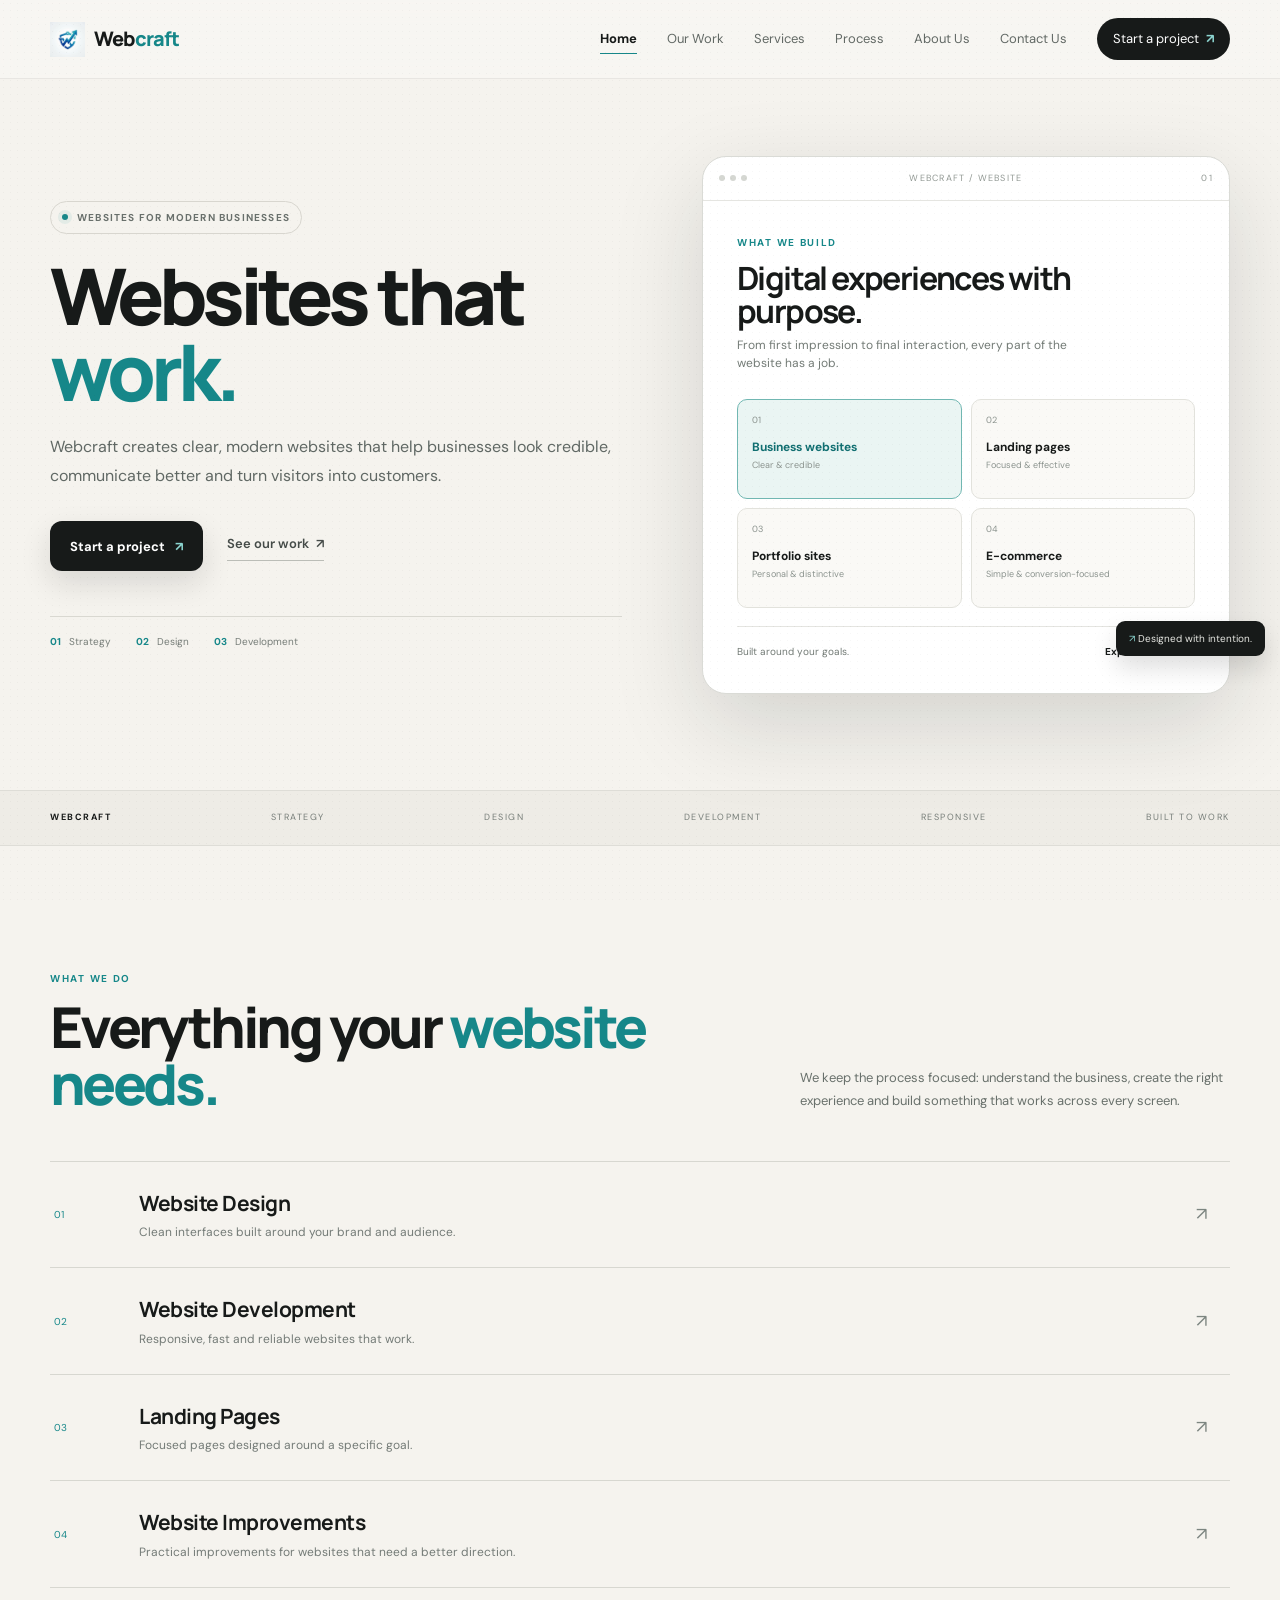
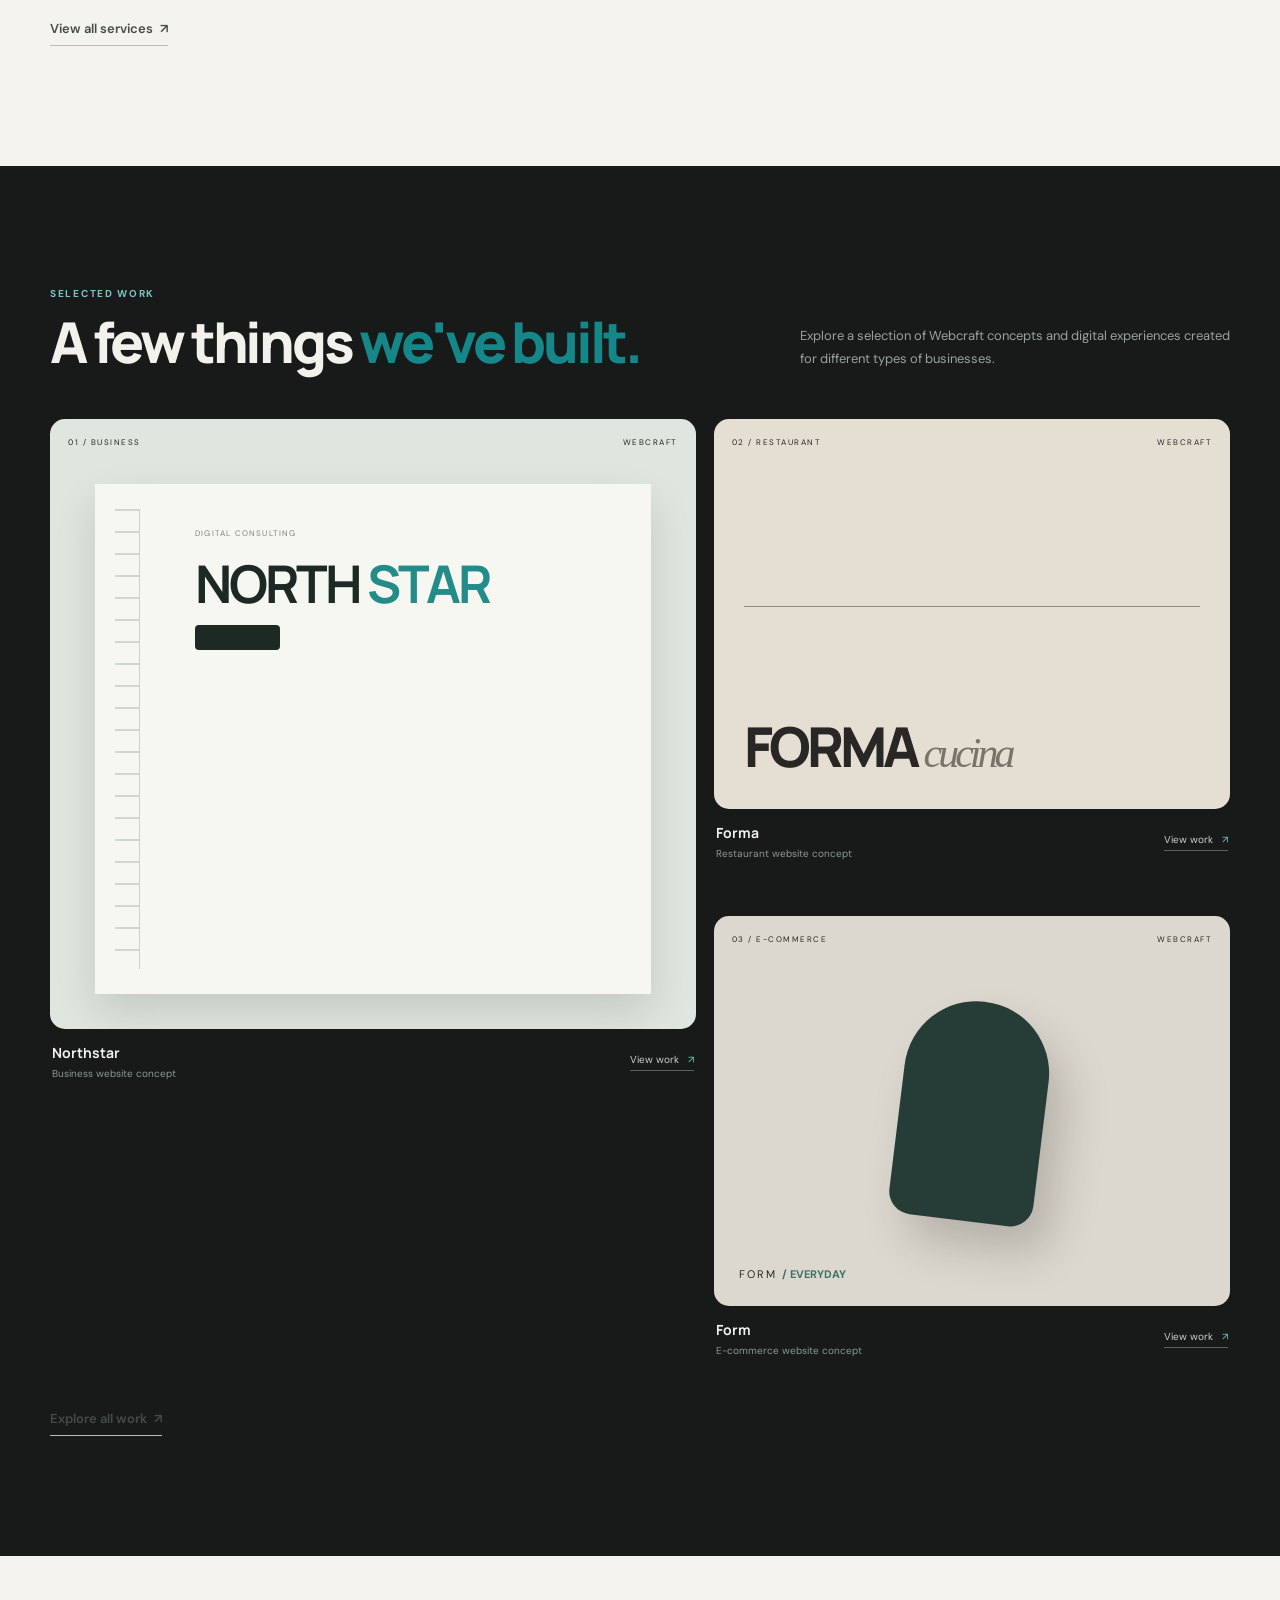
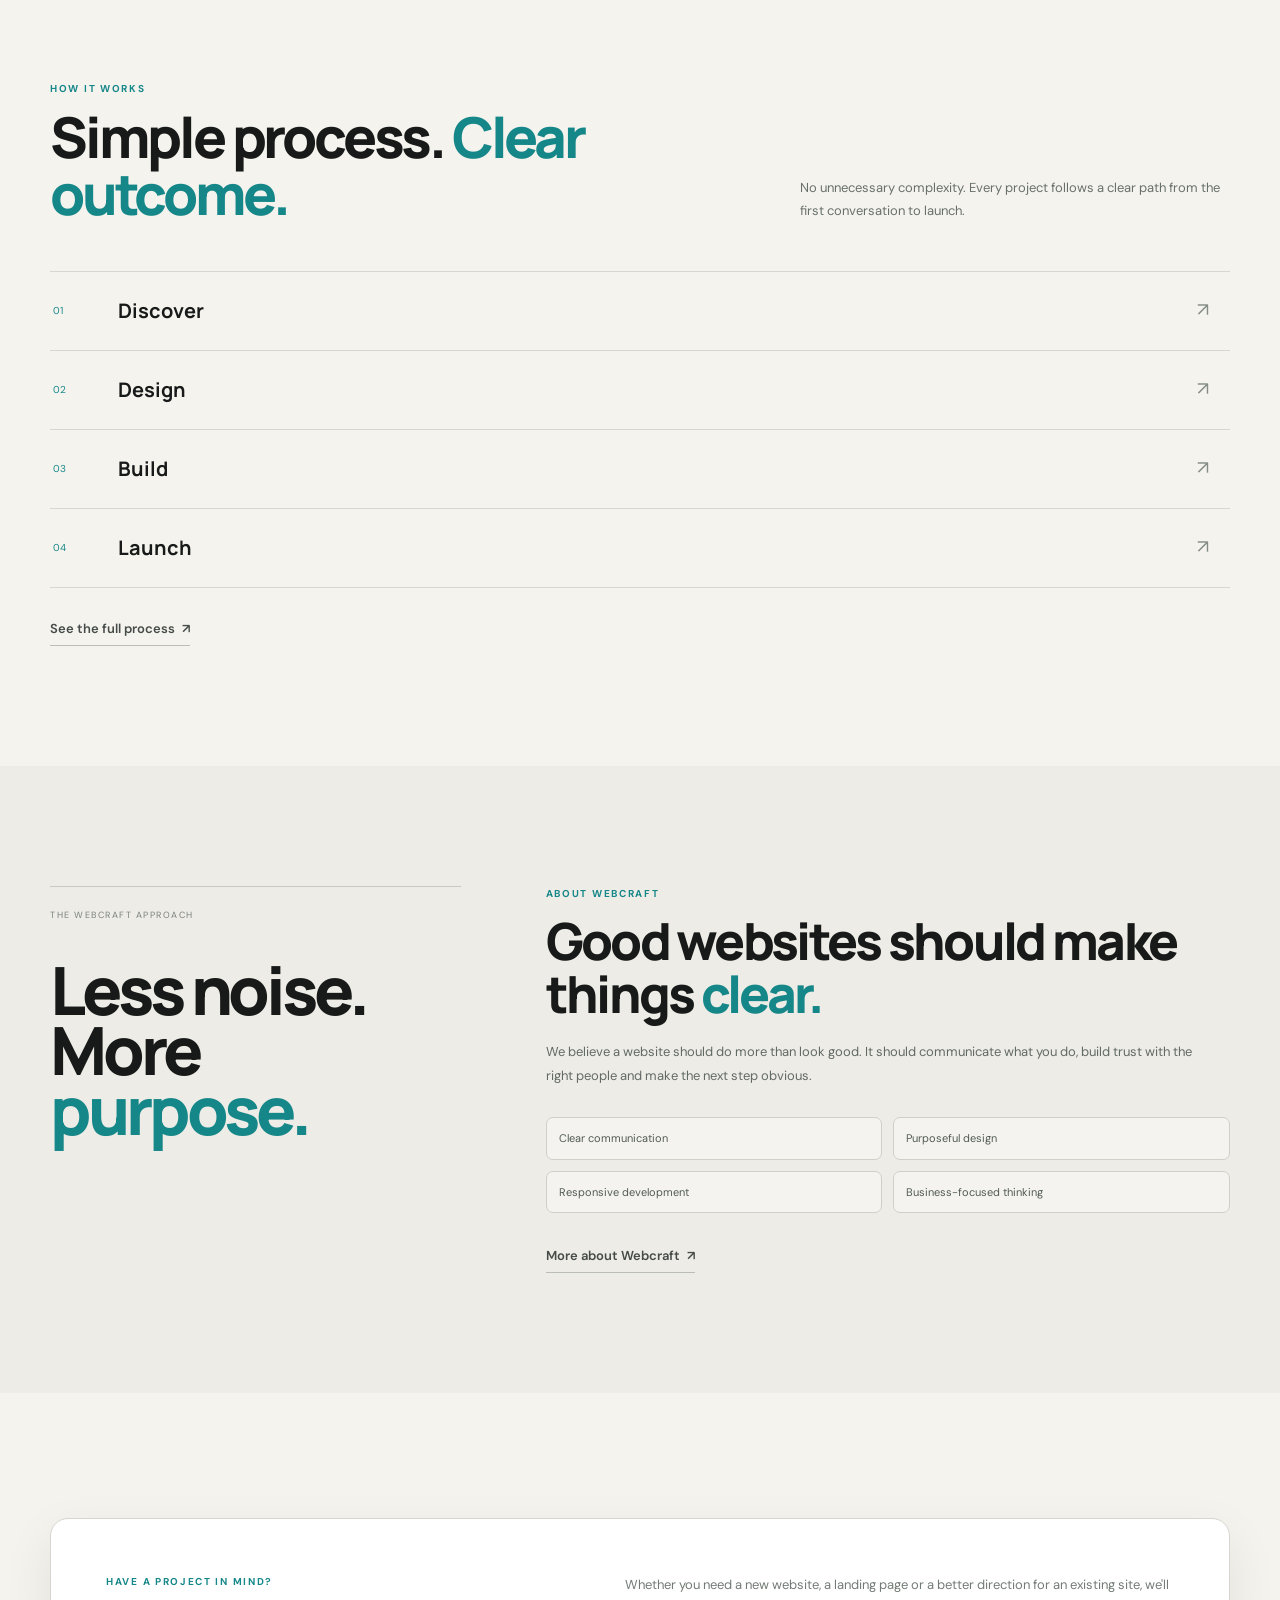
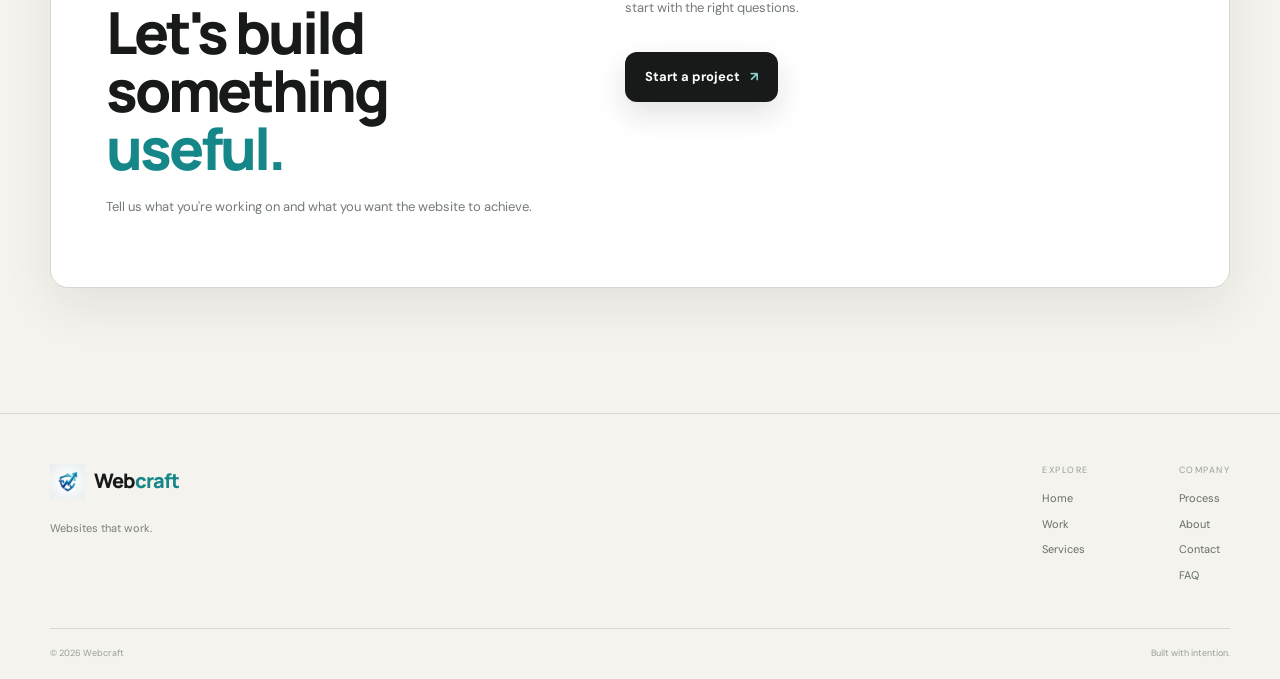
==== index.html @ 9ad6411f "Initial commit" ====
<!DOCTYPE html>
<html lang="en">

<head>
  <meta charset="UTF-8">
  <!-- Google tag (gtag.js) -->
<script async src="https://www.googletagmanager.com/gtag/js?id=G-W0EY0KVNQ7"></script>
<script>
  window.dataLayer = window.dataLayer || [];
  function gtag(){dataLayer.push(arguments);}
  gtag('js', new Date());

  gtag('config', 'G-W0EY0KVNQ7');
</script>

  <meta
    name="viewport"
    content="width=device-width, initial-scale=1.0"
  >

  <meta
    name="description"
    content="Webcraft creates clear, modern websites for businesses that want to look credible and grow online."
  >

  <meta name="theme-color" content="#f5f3ee">
  <meta property="og:title" content="Webcraft — Websites That Work">
  <meta property="og:description" content="Clear, modern websites built to help businesses look credible, communicate better and grow online.">
  <meta property="og:type" content="website">
  <title>Webcraft — Websites That Work</title>

  <!-- Fonts -->
  <link rel="preconnect" href="https://fonts.googleapis.com">
  <link rel="preconnect" href="https://fonts.gstatic.com" crossorigin>

  <link
    href="https://fonts.googleapis.com/css2?family=DM+Sans:wght@400;500;600;700&family=Manrope:wght@500;600;700;800&display=swap"
    rel="stylesheet"
  >

  <!-- Main stylesheet -->
  <link
    rel="stylesheet"
    href="css/styles.css"
  >
  <link rel="icon" type="image/png" href="assets/logo/favicon.png">
  <link rel="canonical" href="https://webcraftboys.github.io/">
  <meta name="robots" content="index,follow,max-image-preview:large">
  <meta property="og:url" content="https://webcraftboys.github.io/">
  <meta property="og:site_name" content="Webcraft">
  <meta property="og:image" content="https://webcraftboys.github.io/assets/logo/logo.webp">
  <meta name="twitter:card" content="summary_large_image">
  <script type="application/ld+json">{"@context":"https://schema.org","@type":"ProfessionalService","name":"Webcraft","url":"https://webcraftboys.github.io/","description":"Clear, modern websites for businesses that want to look credible, communicate better and grow online.","logo":"https://webcraftboys.github.io/assets/logo/logo.png","email":"webcraft.devwork@gmail.com","areaServed":"Worldwide","serviceType":["Website Design","Website Development","Landing Pages","Website Improvements"]}</script>
</head>

<body>

  <a class="skip-link" href="#main-content">Skip to content</a>

  <!-- =====================================================
       NAVIGATION
  ====================================================== -->

  <header class="nav-wrap">

    <nav class="nav container" aria-label="Main navigation">

      <a
        href="index.html"
        class="brand"
        aria-label="Webcraft home"
      >
        <img
          src="assets/logo/logo.webp" width="320" height="320" decoding="async"
          alt=""
        >

        <span>
          Web<span>craft</span>
        </span>
      </a>


      <div class="nav-links" id="navLinks">

        <a href="index.html">
          Home
        </a>

        <a href="pages/work/work.html">
         Our Work
        </a>

        <a href="pages/services/services.html">
          Services
        </a>

        <a href="pages/process/process.html">
          Process
        </a>

        <a href="pages/about/about.html">
          About Us
        </a>
        
        <a href="pages/contact/contact.html">
          Contact Us
        </a>

        <a
          href="pages/contact/contact.html"
          class="nav-cta"
        >
          Start a project <b>↗</b>
        </a>

      </div>


      <button
        class="menu-toggle"
        type="button"
        aria-label="Open navigation"
        aria-expanded="false"
        aria-controls="navLinks"
      >
        <span></span>
        <span></span>
        <span></span>
      </button>

    </nav>

  </header>


  <!-- =====================================================
       MAIN
  ====================================================== -->

  <main id="main-content">


    <!-- ===================================================
         HERO
    ==================================================== -->

    <section class="hero container">

      <div class="hero-copy">

        <span class="eyebrow">
          <span></span>
          Websites for modern businesses
        </span>

        <h1>
          Websites that
          <em>work.</em>
        </h1>

        <p class="hero-text">
          Webcraft creates clear, modern websites that help
          businesses look credible, communicate better and
          turn visitors into customers.
        </p>


        <div class="hero-actions">

          <a
            href="pages/contact/contact.html"
            class="btn btn-dark"
          >
            Start a project <span>↗</span>
          </a>

          <a
            href="pages/work/work.html"
            class="text-link"
          >
            See our work <span>↗</span>
          </a>

        </div>


        <div class="hero-meta">

          <span>
            <b>01</b> Strategy
          </span>

          <span>
            <b>02</b> Design
          </span>

          <span>
            <b>03</b> Development
          </span>

        </div>

      </div>


      <!-- Simple homepage visual -->

      <div class="hero-tool">

        <div class="tool-window">

          <div class="window-bar">

            <div class="window-dots">
              <i></i>
              <i></i>
              <i></i>
            </div>

            <span>
              WEBCRAFT / WEBSITE
            </span>

            <span>
              01
            </span>

          </div>


          <div class="tool-body">

            <span class="micro-label">
              WHAT WE BUILD
            </span>

            <div class="tool-intro">

              <h2>
                Digital experiences
                with purpose.
              </h2>

              <p>
                From first impression to final interaction,
                every part of the website has a job.
              </p>

            </div>


            <div class="goal-grid">

              <div class="goal active">
                <span>01</span>
                <strong>Business websites</strong>
                <small>Clear & credible</small>
              </div>

              <div class="goal">
                <span>02</span>
                <strong>Landing pages</strong>
                <small>Focused & effective</small>
              </div>

              <div class="goal">
                <span>03</span>
                <strong>Portfolio sites</strong>
                <small>Personal & distinctive</small>
              </div>

              <div class="goal">
                <span>04</span>
                <strong>E-commerce</strong>
                <small>Simple & conversion-focused</small>
              </div>

            </div>


            <div class="tool-footer">

              <span>
                Built around your goals.
              </span>

              <a href="pages/services/services.html">
                Explore services ↗
              </a>

            </div>

          </div>

        </div>


        <div class="hero-note">
          <span>↗</span>
          Designed with intention.
        </div>

      </div>

    </section>


    <!-- ===================================================
         PROOF STRIP
    ==================================================== -->

    <section class="proof-strip">

      <div class="container proof-inner">

        <span>
          Webcraft
        </span>

        <span>
          Strategy
        </span>

        <span>
          Design
        </span>

        <span>
          Development
        </span>

        <span>
          Responsive
        </span>

        <span>
          Built to work
        </span>

      </div>

    </section>


    <!-- ===================================================
         SERVICES PREVIEW
    ==================================================== -->

    <section class="section">

      <div class="container">

        <div class="section-heading">

          <div>

            <span class="section-kicker">
              What we do
            </span>

            <h2>
              Everything your
              <em>website needs.</em>
            </h2>

          </div>

          <p>
            We keep the process focused: understand the
            business, create the right experience and build
            something that works across every screen.
          </p>

        </div>


        <div class="service-list">

          <a
            href="pages/services/services.html"
            class="service-row"
          >

            <span class="service-index">
              01
            </span>

            <div>
              <h3>Website Design</h3>
              <p>Clean interfaces built around your brand and audience.</p>
            </div>

            <span class="service-arrow">
              ↗
            </span>

          </a>


          <a
            href="pages/services/services.html"
            class="service-row"
          >

            <span class="service-index">
              02
            </span>

            <div>
              <h3>Website Development</h3>
              <p>Responsive, fast and reliable websites that work.</p>
            </div>

            <span class="service-arrow">
              ↗
            </span>

          </a>


          <a
            href="pages/services/services.html"
            class="service-row"
          >

            <span class="service-index">
              03
            </span>

            <div>
              <h3>Landing Pages</h3>
              <p>Focused pages designed around a specific goal.</p>
            </div>

            <span class="service-arrow">
              ↗
            </span>

          </a>


          <a
            href="pages/services/services.html"
            class="service-row"
          >

            <span class="service-index">
              04
            </span>

            <div>
              <h3>Website Improvements</h3>
              <p>Practical improvements for websites that need a better direction.</p>
            </div>

            <span class="service-arrow">
              ↗
            </span>

          </a>

        </div>


        <div style="margin-top: 28px;">

          <a
            href="pages/services/services.html"
            class="text-link"
          >
            View all services <span>↗</span>
          </a>

        </div>

      </div>

    </section>


    <!-- ===================================================
         WORK PREVIEW
    ==================================================== -->

    <section class="work-section">

      <div class="container">

        <div class="section-heading">

          <div>

            <span class="section-kicker">
              Selected work
            </span>

            <h2>
              A few things
              <em>we've built.</em>
            </h2>

          </div>

          <p>
            Explore a selection of Webcraft concepts and
            digital experiences created for different types
            of businesses.
          </p>

        </div>


        <div class="portfolio-grid">


          <article class="case-card featured">

            <a
              href="pages/work/work.html"
              class="case-visual visual-paper"
              aria-label="View Webcraft work"
            >

              <div class="case-top">
                <span>01 / BUSINESS</span>
                <span>WEBCRAFT</span>
              </div>

              <div class="paper-layout">

                <div class="paper-sidebar"></div>

                <div class="paper-main">

                  <small>
                    DIGITAL CONSULTING
                  </small>

                  <h3>
                    NORTH
                    <i>STAR</i>
                  </h3>

                  <div class="paper-button"></div>

                </div>

              </div>

            </a>


            <div class="case-info">

              <div>

                <h3>
                  Northstar
                </h3>

                <p>
                  Business website concept
                </p>

              </div>

              <a
                href="pages/work/work.html"
                class="case-open"
              >
                View work <span>↗</span>
              </a>

            </div>

          </article>


          <article class="case-card">

            <a
              href="pages/work/work.html"
              class="case-visual visual-forma"
              aria-label="View Webcraft work"
            >

              <div class="case-top">
                <span>02 / RESTAURANT</span>
                <span>WEBCRAFT</span>
              </div>

              <div class="forma-line"></div>

              <div class="forma-word">
                FORMA
                <i>cucina</i>
              </div>

            </a>


            <div class="case-info">

              <div>

                <h3>
                  Forma
                </h3>

                <p>
                  Restaurant website concept
                </p>

              </div>

              <a
                href="pages/work/work.html"
                class="case-open"
              >
                View work <span>↗</span>
              </a>

            </div>

          </article>


          <article class="case-card">

            <a
              href="pages/work/work.html"
              class="case-visual visual-form"
              aria-label="View Webcraft work"
            >

              <div class="case-top">
                <span>03 / E-COMMERCE</span>
                <span>WEBCRAFT</span>
              </div>

              <div class="product"></div>

              <div class="form-copy">
                FORM
                <b> / EVERYDAY</b>
              </div>

            </a>


            <div class="case-info">

              <div>

                <h3>
                  Form
                </h3>

                <p>
                  E-commerce website concept
                </p>

              </div>

              <a
                href="pages/work/work.html"
                class="case-open"
              >
                View work <span>↗</span>
              </a>

            </div>

          </article>

        </div>


        <div style="margin-top: 35px;">

          <a
            href="pages/work/work.html"
            class="text-link"
          >
            Explore all work <span>↗</span>
          </a>

        </div>

      </div>

    </section>


    <!-- ===================================================
         PROCESS PREVIEW
    ==================================================== -->

    <section class="section">

      <div class="container">

        <div class="section-heading">

          <div>

            <span class="section-kicker">
              How it works
            </span>

            <h2>
              Simple process.
              <em>Clear outcome.</em>
            </h2>

          </div>

          <p>
            No unnecessary complexity. Every project follows
            a clear path from the first conversation to launch.
          </p>

        </div>


        <div class="process">

          <a
            href="pages/process/process.html"
            class="process-item"
          >

            <div class="process-row">
              <span>01</span>

              <strong>
                Discover
              </strong>

              <i>↗</i>
            </div>

          </a>


          <a
            href="pages/process/process.html"
            class="process-item"
          >

            <div class="process-row">
              <span>02</span>

              <strong>
                Design
              </strong>

              <i>↗</i>
            </div>

          </a>


          <a
            href="pages/process/process.html"
            class="process-item"
          >

            <div class="process-row">
              <span>03</span>

              <strong>
                Build
              </strong>

              <i>↗</i>
            </div>

          </a>


          <a
            href="pages/process/process.html"
            class="process-item"
          >

            <div class="process-row">
              <span>04</span>

              <strong>
                Launch
              </strong>

              <i>↗</i>
            </div>

          </a>

        </div>


        <div style="margin-top: 28px;">

          <a
            href="pages/process/process.html"
            class="text-link"
          >
            See the full process <span>↗</span>
          </a>

        </div>

      </div>

    </section>


    <!-- ===================================================
         ABOUT PREVIEW
    ==================================================== -->

    <section class="about-section">

      <div class="container">

        <div class="about-grid">

          <div class="about-statement">

            <span>
              THE WEBCRAFT APPROACH
            </span>

            <strong>
              Less noise.
              <br>
              More <em>purpose.</em>
            </strong>

          </div>


          <div class="about-copy">

            <span class="section-kicker">
              About Webcraft
            </span>

            <h2>
              Good websites should
              make things <em>clear.</em>
            </h2>

            <p>
              We believe a website should do more than look
              good. It should communicate what you do, build
              trust with the right people and make the next
              step obvious.
            </p>


            <div class="about-points">

              <span>
                Clear communication
              </span>

              <span>
                Purposeful design
              </span>

              <span>
                Responsive development
              </span>

              <span>
                Business-focused thinking
              </span>

            </div>


            <div style="margin-top: 30px;">

              <a
                href="pages/about/about.html"
                class="text-link"
              >
                More about Webcraft <span>↗</span>
              </a>

            </div>

          </div>

        </div>

      </div>

    </section>


    <!-- ===================================================
         CONTACT CTA
    ==================================================== -->

    <section class="section contact-section">

      <div class="container">

        <div class="contact-card">

          <div class="contact-copy">

            <span class="section-kicker">
              Have a project in mind?
            </span>

            <h2>
              Let's build something
              <em>useful.</em>
            </h2>

            <p>
              Tell us what you're working on and what you
              want the website to achieve.
            </p>

          </div>


          <div>

            <p
              style="
                margin-top: 0;
                color: #737b76;
                font-size: 13px;
                line-height: 1.7;
              "
            >
              Whether you need a new website, a landing page
              or a better direction for an existing site,
              we'll start with the right questions.
            </p>

            <a
              href="pages/contact/contact.html"
              class="btn btn-dark"
              style="margin-top: 20px;"
            >
              Start a project <span>↗</span>
            </a>

          </div>

        </div>

      </div>

    </section>


  </main>


  <!-- =====================================================
       FOOTER
  ====================================================== -->

  <footer class="footer">

    <div class="container">

      <div class="footer-main">

        <div>

          <a
            href="index.html"
            class="brand"
          >

            <img
              src="assets/logo/logo.webp" width="320" height="320" decoding="async"
              alt=""
            >

            <span>
              Web<span>craft</span>
            </span>

          </a>

          <p>
            Websites that work.
          </p>

        </div>


        <div class="footer-links">

          <div>

            <span>
              Explore
            </span>

            <a href="index.html">
              Home
            </a>

            <a href="pages/work/work.html">
              Work
            </a>

            <a href="pages/services/services.html">
              Services
            </a>

          </div>


          <div>

            <span>
              Company
            </span>

            <a href="pages/process/process.html">
              Process
            </a>

            <a href="pages/about/about.html">
              About
            </a>

            <a href="pages/contact/contact.html">
              Contact
            </a>

            <a href="pages/faq/faq.html">
              FAQ
            </a>

          </div>

        </div>

      </div>


      <div class="footer-bottom">

        <span>
          © <span id="year"></span> Webcraft
        </span>

        <span>
          Built with intention.
        </span>

      </div>

    </div>

  </footer>


  <!-- =====================================================
       SCRIPT
  ====================================================== -->

  <script src="js/main.js"></script>
  <script src="js/pages.js"></script>
   <!-- Cloudflare Web Analytics --><script type='module' src='https://static.cloudflareinsights.com/beacon.min.js' data-cf-beacon='{"token": "63a4262f47704f2aa8d74ef2e0de4230"}'></script><!-- End Cloudflare Web Analytics -->


</body>
</html>
---- css/styles.css ----
/* =========================================================
   WEBCRAFT
   Global + Homepage Styles
   ========================================================= */


/* =========================================================
   DESIGN TOKENS
========================================================= */

:root {
  --bg: #f5f3ee;
  --bg-soft: #eeece6;

  --surface: #ffffff;
  --surface-soft: #faf9f6;

  --ink: #171a19;
  --ink-soft: #4f5753;

  --muted: #737b76;
  --muted-light: #929994;

  --line: #d9d8d1;
  --line-dark: #3f4642;

  --accent: #168789;
  --accent-light: #8bd4cf;
  --accent-soft: #eaf5f3;

  --danger: #b44848;

  --radius-sm: 8px;
  --radius-md: 14px;
  --radius-lg: 20px;

  --shadow-sm:
    0 8px 25px rgba(23, 26, 25, 0.06);

  --shadow-md:
    0 20px 55px rgba(23, 26, 25, 0.09);

  --shadow-lg:
    0 30px 90px rgba(23, 26, 25, 0.15);

  --container: 1160px;
  --nav-height: 76px;
}


/* =========================================================
   RESET
========================================================= */

*,
*::before,
*::after {
  box-sizing: border-box;
}

html {
  scroll-behavior: smooth;
  scroll-padding-top: 90px;
}

body {
  min-height: 100vh;
  margin: 0;

  overflow-x: hidden;

  background: var(--bg);
  color: var(--ink);

  font-family: "DM Sans", sans-serif;
  line-height: 1.5;
}

body::before {
  content: "";

  position: fixed;
  inset: 0;

  z-index: 999;

  pointer-events: none;

  opacity: 0.06;

  background-image:
    radial-gradient(
      var(--ink) 0.5px,
      transparent 0.5px
    );

  background-size: 7px 7px;
}

img {
  display: block;
  max-width: 100%;
}

button,
input,
textarea,
select {
  font: inherit;
}

button {
  color: inherit;
}

a {
  color: inherit;
}

::selection {
  background: var(--accent);
  color: #ffffff;
}


/* =========================================================
   ACCESSIBILITY
========================================================= */

:focus-visible {
  outline: 2px solid var(--accent);
  outline-offset: 3px;
}

@media (prefers-reduced-motion: reduce) {
  html {
    scroll-behavior: auto;
  }

  *,
  *::before,
  *::after {
    animation-duration: 0.01ms !important;
    animation-iteration-count: 1 !important;
    transition-duration: 0.01ms !important;
    scroll-behavior: auto !important;
  }

  .reveal {
    opacity: 1 !important;
    transform: none !important;
  }
}


/* =========================================================
   GLOBAL UTILITIES
========================================================= */

.container {
  width: min(
    var(--container),
    calc(100% - 48px)
  );

  margin-inline: auto;
}

.section {
  padding-top: 125px;
}

.section-kicker,
.micro-label {
  display: block;

  font-size: 10px;
  font-weight: 700;
  letter-spacing: 1.7px;

  text-transform: uppercase;
}

.section-kicker,
.micro-label {
  color: var(--accent);
}

em {
  color: var(--accent);
  font-style: normal;
}


/* =========================================================
   BRAND
========================================================= */

.brand {
  display: inline-flex;
  align-items: center;

  gap: 9px;

  color: var(--ink);

  text-decoration: none;

  font-family: "Manrope", sans-serif;
  font-size: 20px;
  font-weight: 800;

  letter-spacing: -0.8px;
}

.brand img {
  width: 35px;
  height: 35px;

  object-fit: contain;
}

.brand > span > span {
  color: var(--accent);
}


/* =========================================================
   BUTTONS
========================================================= */

.btn {
  display: inline-flex;
  align-items: center;
  justify-content: center;

  gap: 10px;

  min-height: 48px;

  padding: 13px 18px;

  border: 0;
  border-radius: 10px;

  text-decoration: none;

  font-size: 13px;
  font-weight: 700;

  cursor: pointer;

  transition:
    transform 0.2s ease,
    box-shadow 0.2s ease,
    background-color 0.2s ease,
    opacity 0.2s ease;
}

.btn span {
  color: var(--accent-light);
}

.btn-dark {
  background: var(--ink);
  color: #ffffff;

  box-shadow:
    0 12px 30px rgba(23, 26, 25, 0.13);
}

.btn-dark:hover {
  transform: translateY(-2px);

  box-shadow:
    0 17px 35px rgba(23, 26, 25, 0.18);
}

.btn-dark:active {
  transform: translateY(0);
}

.btn:disabled {
  opacity: 0.65;
  cursor: wait;
}


/* =========================================================
   TEXT LINK
========================================================= */

.text-link {
  display: inline-flex;
  align-items: center;

  color: #454b48;

  text-decoration: none;

  font-size: 13px;
  font-weight: 600;

  border-bottom:
    1px solid #bbbdb7;

  padding-bottom: 4px;

  transition:
    color 0.2s ease,
    border-color 0.2s ease;
}

.text-link:hover {
  color: var(--accent);

  border-color:
    var(--accent);
}

.text-link span {
  margin-left: 7px;
}


/* =========================================================
   NAVIGATION
========================================================= */

.nav-wrap {
  position: fixed;

  top: 0;
  left: 0;

  z-index: 100;

  width: 100%;

  background:
    rgba(245, 243, 238, 0.86);

  border-bottom:
    1px solid rgba(23, 26, 25, 0.08);

  backdrop-filter: blur(18px);
  -webkit-backdrop-filter: blur(18px);
}

.nav {
  height: var(--nav-height);

  display: flex;
  align-items: center;
  justify-content: space-between;
}

.nav-links {
  display: flex;
  align-items: center;

  gap: 30px;
}

.nav-links a {
  position: relative;

  color: #626965;

  text-decoration: none;

  font-size: 13px;

  transition:
    color 0.2s ease;
}

.nav-links a:not(.nav-cta)::after {
  content: "";

  position: absolute;

  left: 0;
  bottom: -5px;

  width: 0;
  height: 1px;

  background: var(--accent);

  transition:
    width 0.2s ease;
}

.nav-links a:not(.nav-cta):hover {
  color: var(--ink);
}

.nav-links a:not(.nav-cta):hover::after {
  width: 100%;
}

.nav-cta {
  padding: 11px 16px;

  border-radius: 999px;

  background: var(--ink);
  color: #ffffff !important;
}

.nav-cta b {
  margin-left: 4px;

  color: var(--accent-light);
}


/* =========================================================
   MOBILE MENU
========================================================= */

.menu-toggle {
  display: none;

  width: 42px;
  height: 42px;

  padding: 0;

  border:
    1px solid var(--line);

  border-radius: 9px;

  background: transparent;

  cursor: pointer;
}

.menu-toggle span {
  display: block;

  width: 20px;
  height: 2px;

  margin: 5px auto;

  background: var(--ink);

  transition:
    transform 0.2s ease,
    opacity 0.2s ease;
}


/* =========================================================
   HOMEPAGE HERO
========================================================= */

.hero {
  min-height: 790px;

  padding-top: 155px;
  padding-bottom: 95px;

  display: grid;

  grid-template-columns:
    1.04fr 0.96fr;

  align-items: center;

  gap: 80px;
}


/* =========================================================
   HERO COPY
========================================================= */

.eyebrow {
  display: inline-flex;
  align-items: center;

  gap: 9px;

  padding: 8px 11px;

  border:
    1px solid #d8d6cf;

  border-radius: 999px;

  color: #69706c;

  font-size: 10px;
  font-weight: 700;
  letter-spacing: 1.2px;

  text-transform: uppercase;
}

.eyebrow > span {
  width: 6px;
  height: 6px;

  flex: 0 0 auto;

  border-radius: 50%;

  background: var(--accent);

  box-shadow:
    0 0 0 4px
    rgba(22, 135, 137, 0.08);
}

.hero h1 {
  max-width: 760px;

  margin: 23px 0;

  font-family: "Manrope", sans-serif;

  font-size:
    clamp(48px, 6.1vw, 79px);

  font-weight: 800;

  line-height: 0.98;

  letter-spacing: -5px;
}

.hero-text {
  max-width: 620px;

  margin: 0;

  color: #606864;

  font-size: 16px;

  line-height: 1.8;
}

.hero-actions {
  display: flex;
  align-items: center;

  gap: 24px;

  margin-top: 31px;
}

.hero-meta {
  display: flex;
  flex-wrap: wrap;

  gap: 25px;

  margin-top: 45px;

  padding-top: 17px;

  border-top:
    1px solid var(--line);

  color: #767d78;

  font-size: 10px;
}

.hero-meta b {
  margin-right: 5px;

  color: var(--accent);
}


/* =========================================================
   HOMEPAGE HERO VISUAL
========================================================= */

.hero-tool {
  position: relative;
}

.tool-window {
  overflow: hidden;

  background: var(--surface);

  border:
    1px solid #dadbd6;

  border-radius:
    var(--radius-lg);

  box-shadow:
    var(--shadow-lg);
}

.window-bar {
  height: 44px;

  display: grid;

  grid-template-columns:
    1fr 2fr 1fr;

  align-items: center;

  padding: 0 16px;

  border-bottom:
    1px solid #e5e5e1;

  color: #929994;

  font-size: 9px;
  letter-spacing: 1.3px;

  text-transform: uppercase;
}

.window-bar > span:nth-child(2) {
  text-align: center;
}

.window-bar > span:last-child {
  text-align: right;
}

.window-dots {
  display: flex;

  gap: 5px;
}

.window-dots i {
  width: 6px;
  height: 6px;

  border-radius: 50%;

  background: #d5d7d2;
}

.tool-body {
  padding: 34px;
}

.tool-intro h2 {
  margin: 12px 0 9px;

  font-family: "Manrope", sans-serif;

  font-size: 32px;
  font-weight: 700;

  line-height: 1.02;

  letter-spacing: -1.6px;
}

.tool-intro p {
  max-width: 360px;

  margin: 0;

  color: var(--muted);

  font-size: 12px;
}

.goal-grid {
  display: grid;

  grid-template-columns:
    1fr 1fr;

  gap: 9px;

  margin-top: 27px;
}

.goal {
  position: relative;

  min-height: 100px;

  padding: 14px;

  text-align: left;

  background:
    var(--surface-soft);

  border:
    1px solid #e2e2dc;

  border-radius: 10px;

  cursor: pointer;

  transition:
    transform 0.2s ease,
    border-color 0.2s ease,
    background-color 0.2s ease;
}

.goal:hover {
  transform: translateY(-2px);

  border-color:
    #9dc5c2;
}

.goal.active {
  background:
    var(--accent-soft);

  border-color:
    #71b7b2;
}

.goal span,
.goal small {
  display: block;

  color: #8b938e;

  font-size: 9px;
}

.goal strong {
  display: block;

  margin: 10px 0 3px;

  font-size: 12px;
}

.goal.active strong {
  color: #116f71;
}

.tool-footer {
  display: flex;
  align-items: center;
  justify-content: space-between;

  gap: 20px;

  margin-top: 18px;

  padding-top: 17px;

  border-top:
    1px solid #e5e5e1;

  color: #727a75;

  font-size: 10px;
}

.tool-footer a {
  color: var(--ink);

  text-decoration: none;

  font-weight: 700;

  transition:
    color 0.2s ease;
}

.tool-footer a:hover {
  color: var(--accent);
}

.hero-note {
  position: absolute;

  right: -35px;
  bottom: 38px;

  padding: 10px 13px;

  background: var(--ink);
  color: #e8e9e4;

  border-radius: 9px;

  font-size: 10px;

  box-shadow:
    0 12px 25px
    rgba(0, 0, 0, 0.13);
}

.hero-note span {
  color: var(--accent-light);
}


/* =========================================================
   PROOF STRIP
========================================================= */

.proof-strip {
  border-block:
    1px solid #deddd7;

  background:
    var(--bg-soft);
}

.proof-inner {
  min-height: 54px;

  display: flex;
  align-items: center;
  justify-content: space-between;

  gap: 20px;

  color: #777e79;

  font-size: 9px;
  letter-spacing: 1.5px;

  text-transform: uppercase;
}

.proof-inner span:first-child {
  color: var(--ink);
  font-weight: 700;
}


/* =========================================================
   SECTION HEADINGS
========================================================= */

.section-heading {
  display: flex;
  align-items: end;
  justify-content: space-between;

  gap: 50px;

  margin-bottom: 48px;
}

.section-heading h2 {
  margin: 12px 0 0;

  font-family: "Manrope", sans-serif;

  font-size:
    clamp(37px, 4.4vw, 57px);

  font-weight: 800;

  line-height: 1.02;

  letter-spacing: -3.2px;
}

.section-heading > p {
  max-width: 430px;

  margin: 0;

  color: #68706b;

  font-size: 13px;

  line-height: 1.8;
}


/* =========================================================
   SERVICES PREVIEW
========================================================= */

.service-list {
  border-top:
    1px solid #d7d7d0;
}

.service-row {
  display: grid;

  grid-template-columns:
    65px 1fr 30px;

  align-items: center;

  gap: 20px;

  padding: 26px 4px;

  border-bottom:
    1px solid #d7d7d0;

  color: inherit;

  text-decoration: none;

  transition:
    padding 0.25s ease,
    background-color 0.25s ease;
}

.service-row:hover {
  padding-left: 13px;

  background:
    rgba(255, 255, 255, 0.4);
}

.service-index {
  color: var(--accent);

  font-size: 10px;
}

.service-row h3 {
  margin: 0 0 4px;

  font-family: "Manrope", sans-serif;

  font-size: 21px;
  font-weight: 700;

  letter-spacing: -0.5px;
}

.service-row p {
  margin: 0;

  color: #747b77;

  font-size: 12px;
}

.service-arrow {
  color: #7c8580;

  font-size: 18px;

  transition:
    transform 0.2s ease,
    color 0.2s ease;
}

.service-row:hover .service-arrow {
  transform:
    translate(3px, -3px);

  color: var(--accent);
}


/* =========================================================
   WORK PREVIEW
========================================================= */

.work-section {
  margin-top: 120px;

  padding: 120px 0;

  background: var(--ink);

  color: #f2f1ec;
}

.work-section .section-kicker {
  color: #78c7c1;
}

.work-section .section-heading > p {
  color: #9ba29e;
}

.portfolio-grid {
  display: grid;

  grid-template-columns:
    1.25fr 1fr;

  gap: 42px 18px;
}

.case-card {
  min-width: 0;
}

.case-card.featured {
  grid-row: span 2;
}

.case-visual {
  position: relative;

  height: 390px;

  overflow: hidden;

  display: block;

  border-radius: 15px;

  text-decoration: none;
}

.featured .case-visual {
  height: 610px;
}

.case-top {
  position: absolute;

  top: 17px;
  left: 18px;
  right: 18px;

  z-index: 2;

  display: flex;
  justify-content: space-between;

  font-size: 8px;
  letter-spacing: 1.5px;
}


/* =========================================================
   NORTHSTAR VISUAL
========================================================= */

.visual-paper {
  position: relative;

  background: #dfe5df;

  color: #1d2925;
}

.paper-layout {
  position: absolute;

  inset:
    65px 45px 35px;

  display: grid;

  grid-template-columns:
    65px 1fr;

  overflow: hidden;

  background: #f7f7f2;

  box-shadow:
    0 18px 40px
    rgba(0, 0, 0, 0.12);
}

.paper-sidebar {
  margin: 25px 20px;

  border-right:
    1px solid #cdd2cc;

  background:
    repeating-linear-gradient(
      to bottom,
      #d0d6d0 0 2px,
      transparent 2px 22px
    );
}

.paper-main {
  padding: 35px;
}

.paper-main small {
  color: #78837c;

  font-size: 8px;

  letter-spacing: 1.2px;
}

.paper-main h3 {
  margin: 18px 0;

  font-family: "Manrope", sans-serif;

  font-size: 52px;
  font-weight: 700;

  line-height: 0.9;

  letter-spacing: -3px;
}

.paper-main h3 i {
  color: #238b88;

  font-style: normal;
}

.paper-button {
  width: 85px;
  height: 25px;

  border-radius: 4px;

  background: #1d2925;
}


/* =========================================================
   FORMA VISUAL
========================================================= */

.visual-forma {
  position: relative;

  background: #e4ded3;

  color: #292725;
}

.forma-word {
  position: absolute;

  left: 30px;
  bottom: 38px;

  font-family: "Manrope", sans-serif;

  font-size: 55px;
  font-weight: 800;

  line-height: 0.82;

  letter-spacing: -4px;
}

.forma-word i {
  color: #7a7369;

  font-family: Georgia, serif;

  font-size: 42px;
  font-weight: 400;
}

.forma-line {
  position: absolute;

  left: 30px;
  right: 30px;
  top: 48%;

  height: 1px;

  background: #938b80;
}


/* =========================================================
   FORM VISUAL
========================================================= */

.visual-form {
  position: relative;

  background: #ddd8cf;

  color: #252925;
}

.product {
  position: absolute;

  width: 145px;
  height: 220px;

  left: 50%;
  top: 50%;

  transform:
    translate(-50%, -50%)
    rotate(7deg);

  border-radius:
    72px 72px 23px 23px;

  background: #263c37;

  box-shadow:
    20px 25px 45px
    rgba(0, 0, 0, 0.18);
}

.form-copy {
  position: absolute;

  left: 25px;
  bottom: 23px;

  font-size: 11px;

  letter-spacing: 2px;
}

.form-copy b {
  color: #3c7069;

  letter-spacing: 0;
}


/* =========================================================
   CASE INFORMATION
========================================================= */

.case-info {
  display: flex;
  align-items: center;
  justify-content: space-between;

  gap: 20px;

  padding: 13px 2px;
}

.case-info h3 {
  margin: 0 0 3px;

  font-family: "Manrope", sans-serif;

  font-size: 14px;
  font-weight: 700;
}

.case-info p {
  margin: 0;

  color: #8f9893;

  font-size: 10px;
}

.case-open {
  flex: 0 0 auto;

  padding: 0 0 3px;

  border: 0;

  border-bottom:
    1px solid #59615d;

  background: transparent;

  color: #cbd1ce;

  text-decoration: none;

  font-size: 10px;

  cursor: pointer;

  transition:
    color 0.2s ease,
    border-color 0.2s ease;
}

.case-open:hover {
  color: #ffffff;

  border-color:
    var(--accent);
}

.case-open span {
  margin-left: 6px;

  color: #7ac7c1;
}


/* =========================================================
   PROCESS PREVIEW
========================================================= */

.process {
  border-top:
    1px solid #d7d7d0;
}

.process-item {
  display: block;

  padding: 0 3px;

  border-bottom:
    1px solid #d7d7d0;

  color: inherit;

  text-decoration: none;

  transition:
    background-color 0.2s ease,
    padding-left 0.2s ease;
}

.process-item:hover {
  padding-left: 10px;

  background:
    rgba(255, 255, 255, 0.35);
}

.process-row {
  display: grid;

  grid-template-columns:
    65px 1fr 30px;

  align-items: center;

  padding: 24px 0;
}

.process-row span {
  color: var(--accent);

  font-size: 10px;
}

.process-row strong {
  font-family: "Manrope", sans-serif;

  font-size: 20px;
  font-weight: 700;
}

.process-row i {
  color: #858c87;

  font-size: 19px;

  font-style: normal;

  transition:
    transform 0.2s ease,
    color 0.2s ease;
}

.process-item:hover .process-row i {
  transform:
    translate(3px, -3px);

  color: var(--accent);
}


/* =========================================================
   ABOUT PREVIEW
========================================================= */

.about-section {
  margin-top: 120px;

  padding: 120px 0;

  background:
    var(--bg-soft);
}

.about-grid {
  display: grid;

  grid-template-columns:
    0.75fr 1.25fr;

  gap: 85px;

  align-items: start;
}

.about-statement {
  padding-top: 14px;

  border-top:
    1px solid #c9c9c1;
}

.about-statement > span {
  color: #7a817c;

  font-size: 9px;

  letter-spacing: 1.5px;
}

.about-statement strong {
  display: block;

  margin-top: 35px;

  font-family: "Manrope", sans-serif;

  font-size:
    clamp(48px, 5.2vw, 70px);

  font-weight: 800;

  line-height: 0.9;

  letter-spacing: -4px;
}

.about-statement em {
  color: var(--accent);
}

.about-copy h2 {
  margin: 13px 0 20px;

  font-family: "Manrope", sans-serif;

  font-size:
    clamp(37px, 4vw, 52px);

  font-weight: 800;

  line-height: 1.04;

  letter-spacing: -2.7px;
}

.about-copy > p {
  max-width: 670px;

  color: #626a65;

  font-size: 13px;

  line-height: 1.8;
}

.about-points {
  display: grid;

  grid-template-columns:
    1fr 1fr;

  gap: 11px;

  margin-top: 30px;
}

.about-points span {
  padding: 12px;

  border:
    1px solid #d0d0c9;

  border-radius: 7px;

  background:
    rgba(255, 255, 255, 0.35);

  color: #525b56;

  font-size: 11px;
}


/* =========================================================
   CONTACT CTA
========================================================= */

.contact-section {
  padding-bottom: 125px;
}

.contact-card {
  display: grid;

  grid-template-columns:
    0.9fr 1.1fr;

  gap: 70px;

  padding: 55px;

  background:
    var(--surface);

  border:
    1px solid #d6d6cf;

  border-radius: 18px;

  box-shadow:
    var(--shadow-md);
}

.contact-copy h2 {
  margin: 14px 0 19px;

  font-family: "Manrope", sans-serif;

  font-size:
    clamp(39px, 4.6vw, 58px);

  font-weight: 800;

  line-height: 1;

  letter-spacing: -3px;
}

.contact-copy > p {
  color: #737b76;

  font-size: 13px;

  line-height: 1.7;
}


/* =========================================================
   FOOTER
========================================================= */

.footer {
  padding-top: 50px;

  border-top:
    1px solid #d8d7d1;
}

.footer-main {
  display: flex;

  justify-content: space-between;

  gap: 60px;

  padding-bottom: 45px;
}

.footer-main p {
  margin-top: 14px;

  color: #777f7a;

  font-size: 11px;

  line-height: 1.6;
}

.footer-links {
  display: flex;

  gap: 90px;
}

.footer-links > div {
  display: flex;

  flex-direction: column;

  gap: 9px;
}

.footer-links > div > span {
  margin-bottom: 4px;

  color: #989e99;

  font-size: 9px;

  letter-spacing: 1.5px;

  text-transform: uppercase;
}

.footer-links a,
.footer-links button {
  padding: 0;

  border: 0;

  background: transparent;

  color: #656d68;

  text-decoration: none;

  font-family:
    "DM Sans", sans-serif;

  font-size: 11px;

  text-align: left;

  cursor: pointer;

  transition:
    color 0.2s ease;
}

.footer-links a:hover,
.footer-links button:hover {
  color: var(--accent);
}

.footer-bottom {
  display: flex;

  justify-content: space-between;

  gap: 20px;

  padding: 18px 0;

  border-top:
    1px solid #d8d7d1;

  color: #969d98;

  font-size: 9px;
}


/* =========================================================
   SCROLL REVEAL
========================================================= */

.reveal {
  opacity: 0;

  transform:
    translateY(18px);

  transition:
    opacity 0.65s ease,
    transform 0.65s ease;
}

.reveal.visible {
  opacity: 1;

  transform: none;
}


/* =========================================================
   TABLET
========================================================= */

@media (max-width: 900px) {

  /* HERO */

  .hero {
    grid-template-columns: 1fr;

    padding-top: 125px;

    gap: 55px;
  }

  .hero-tool {
    width: 100%;

    max-width: 680px;
  }

  .hero-note {
    right: 10px;
  }


  /* WORK */

  .portfolio-grid {
    grid-template-columns: 1fr;
  }

  .case-card.featured {
    grid-row: auto;
  }

  .featured .case-visual,
  .case-visual {
    height: 440px;
  }


  /* ABOUT */

  .about-grid {
    grid-template-columns: 1fr;

    gap: 55px;
  }

  .about-statement strong {
    margin-top: 25px;
  }


  /* CONTACT */

  .contact-card {
    grid-template-columns: 1fr;

    gap: 45px;

    padding: 38px;
  }
}


/* =========================================================
   MOBILE
========================================================= */

@media (max-width: 700px) {

  .container {
    width:
      calc(100% - 32px);
  }


  /* NAVIGATION */

  .nav {
    height: 68px;
  }

  .menu-toggle {
    display: block;
  }

  .nav-links {
    position: absolute;

    top: 67px;
    left: 16px;
    right: 16px;

    display: flex;

    flex-direction: column;

    align-items: stretch;

    gap: 3px;

    padding: 12px;

    background: #ffffff;

    border:
      1px solid #dddcd6;

    border-radius: 13px;

    box-shadow:
      0 20px 45px
      rgba(0, 0, 0, 0.12);

    opacity: 0;

    visibility: hidden;

    transform:
      translateY(-7px);

    transition:
      opacity 0.2s ease,
      visibility 0.2s ease,
      transform 0.2s ease;
  }

  .nav-links.open {
    opacity: 1;

    visibility: visible;

    transform: none;
  }

  .nav-links a {
    padding: 10px;
  }

  .nav-cta {
    margin-top: 5px;

    text-align: center;
  }


  /* HERO */

  .hero {
    min-height: auto;

    padding-top: 110px;
    padding-bottom: 70px;
  }

  .hero h1 {
    margin-top: 20px;

    font-size: 46px;

    letter-spacing: -3px;
  }

  .hero-text {
    font-size: 14px;
  }

  .hero-actions {
    flex-direction: column;

    align-items: flex-start;

    gap: 18px;
  }

  .hero-meta {
    gap: 11px;
  }

  .hero-note {
    right: 5px;

    bottom: 24px;

    font-size: 9px;
  }


  /* HERO TOOL */

  .tool-body {
    padding: 23px;
  }

  .tool-intro h2 {
    font-size: 28px;
  }

  .goal-grid {
    grid-template-columns: 1fr;
  }


  /* PROOF */

  .proof-inner {
    justify-content: flex-start;

    overflow-x: auto;

    padding-block: 15px;

    white-space: nowrap;

    scrollbar-width: none;
  }

  .proof-inner::-webkit-scrollbar {
    display: none;
  }


  /* SECTIONS */

  .section {
    padding-top: 90px;
  }

  .section-heading {
    flex-direction: column;

    align-items: flex-start;

    gap: 25px;
  }

  .section-heading h2 {
    letter-spacing: -2px;
  }

  .section-heading > p {
    font-size: 12px;
  }


  /* SERVICES */

  .service-row {
    grid-template-columns:
      35px 1fr 20px;

    gap: 12px;

    padding-block: 22px;
  }

  .service-row h3 {
    font-size: 18px;
  }

  .service-row p {
    font-size: 11px;

    line-height: 1.6;
  }


  /* WORK */

  .work-section {
    margin-top: 80px;

    padding: 90px 0;
  }

  .featured .case-visual,
  .case-visual {
    height: 360px;
  }

  .paper-layout {
    inset:
      60px 22px 22px;
  }

  .paper-main {
    padding: 25px;
  }

  .paper-main h3 {
    font-size: 39px;
  }

  .forma-word {
    font-size: 43px;

    letter-spacing: -3px;
  }

  .forma-word i {
    font-size: 34px;
  }


  /* PROCESS */

  .process-row {
    grid-template-columns:
      40px 1fr 25px;
  }

  .process-row strong {
    font-size: 18px;
  }


  /* ABOUT */

  .about-section {
    margin-top: 80px;

    padding: 90px 0;
  }

  .about-points {
    grid-template-columns: 1fr;
  }

  .about-copy h2 {
    letter-spacing: -2px;
  }


  /* CONTACT */

  .contact-section {
    padding-bottom: 90px;
  }

  .contact-card {
    padding: 25px;

    border-radius: 14px;
  }

  .contact-copy h2 {
    letter-spacing: -2px;
  }


  /* FOOTER */

  .footer-main {
    flex-direction: column;

    gap: 35px;
  }

  .footer-links {
    gap: 55px;
  }

  .footer-bottom {
    flex-direction: column;

    gap: 8px;
  }
}


/* =========================================================
   SMALL PHONES
========================================================= */

@media (max-width: 420px) {

  .container {
    width:
      calc(100% - 24px);
  }

  .brand {
    font-size: 18px;
  }

  .brand img {
    width: 31px;
    height: 31px;
  }

  .hero h1 {
    font-size: 40px;

    letter-spacing: -2.5px;
  }

  .eyebrow {
    font-size: 8px;
  }

  .tool-body {
    padding: 19px;
  }

  .goal {
    min-height: 90px;
  }

  .section-heading h2 {
    font-size: 35px;
  }

  .featured .case-visual,
  .case-visual {
    height: 320px;
  }

  .paper-main h3 {
    font-size: 34px;
  }

  .product {
    width: 115px;
    height: 180px;
  }

  .contact-card {
    padding: 20px;
  }

  .footer-links {
    gap: 35px;
  }
}


/* =========================================================
   WEBCRAFT POLISH LAYER
   Refined spacing, interaction states, typography and
   accessibility details. Kept at the end for safe overrides.
========================================================= */

:root {
  --container: 1180px;
  --nav-height: 78px;
  --radius-sm: 10px;
  --radius-md: 16px;
  --radius-lg: 24px;
  --shadow-soft: 0 18px 50px rgba(23, 26, 25, .08);
}

body {
  -webkit-font-smoothing: antialiased;
  text-rendering: optimizeLegibility;
}

body::before { opacity: .035; }

::selection { background: rgba(22,135,137,.18); color: var(--ink); }

a, button, input, textarea, select { -webkit-tap-highlight-color: transparent; }

.btn {
  min-height: 50px;
  padding-inline: 20px;
  border-radius: 12px;
}

.btn-dark:hover { transform: translateY(-3px); }

.text-link { min-height: 30px; align-items: center; }

.nav-wrap {
  background: rgba(248,247,243,.82);
  border-bottom-color: rgba(23,26,25,.07);
}

.nav-links a[aria-current="page"]:not(.nav-cta) { color: var(--ink); font-weight: 700; }
.nav-links a[aria-current="page"]:not(.nav-cta)::after { width: 100%; }

.case-visual, .service-row, .process-item, .feature-card {
  transition: transform .28s ease, box-shadow .28s ease, border-color .28s ease, background-color .28s ease;
}

.case-visual:hover { transform: translateY(-4px); box-shadow: 0 24px 60px rgba(0,0,0,.16); }

.service-row:hover { padding-left: 12px; }

.contact-card, .about-cta-card {
  box-shadow: var(--shadow-soft);
}

.reveal { transition-duration: .72s; }

.skip-link {
  position: fixed;
  top: 10px;
  left: 10px;
  z-index: 1000;
  padding: 10px 14px;
  border-radius: 10px;
  background: var(--ink);
  color: #fff;
  text-decoration: none;
  transform: translateY(-150%);
  transition: transform .2s ease;
}
.skip-link:focus { transform: translateY(0); }

@media (max-width: 768px) {
  .container { width: min(var(--container), calc(100% - 32px)); }
  .nav-links {
    box-shadow: 0 24px 60px rgba(23,26,25,.14);
    border: 1px solid rgba(23,26,25,.08);
  }
}

@media (max-width: 420px) {
  .container { width: calc(100% - 28px); }
  .btn { width: auto; }
}


/* =========================================================
   SECOND PASS — UX, ACCESSIBILITY & PERFORMANCE
========================================================= */

:root {
  --focus: #168789;
  --header-bg: rgba(245, 243, 238, .88);
}

::selection { background: var(--accent); color: #fff; }

:focus-visible {
  outline: 2px solid var(--focus);
  outline-offset: 4px;
}

.skip-link {
  position: fixed;
  top: 12px;
  left: 12px;
  z-index: 1000;
  padding: 10px 14px;
  border-radius: 999px;
  background: var(--ink);
  color: #fff;
  transform: translateY(-180%);
  transition: transform .2s ease;
}
.skip-link:focus { transform: translateY(0); }

.nav-wrap {
  backdrop-filter: blur(16px);
  -webkit-backdrop-filter: blur(16px);
}

.nav-links a[aria-current="page"]:not(.nav-cta) {
  color: var(--ink);
}
.nav-links a[aria-current="page"]:not(.nav-cta)::after {
  transform: scaleX(1);
}

.site-progress {
  position: fixed;
  top: 0;
  left: 0;
  z-index: 9999;
  width: 100%;
  height: 2px;
  pointer-events: none;
}
.site-progress span {
  display: block;
  width: 0;
  height: 100%;
  background: var(--accent);
  transition: width .08s linear;
}

.back-to-top {
  position: fixed;
  right: 22px;
  bottom: 22px;
  z-index: 90;
  width: 44px;
  height: 44px;
  border: 1px solid var(--line);
  border-radius: 50%;
  background: rgba(255,255,255,.92);
  color: var(--ink);
  box-shadow: var(--shadow-sm);
  cursor: pointer;
  opacity: 0;
  visibility: hidden;
  transform: translateY(8px);
  transition: opacity .2s ease, visibility .2s ease, transform .2s ease, background .2s ease;
}
.back-to-top.visible { opacity: 1; visibility: visible; transform: none; }
.back-to-top:hover { background: var(--ink); color: #fff; }

.toast {
  max-width: min(420px, calc(100vw - 32px));
}

[aria-busy="true"] { cursor: wait; }

@media (prefers-reduced-motion: reduce) {
  html { scroll-behavior: auto; }
  *, *::before, *::after { animation-duration: .01ms !important; animation-iteration-count: 1 !important; transition-duration: .01ms !important; }
}
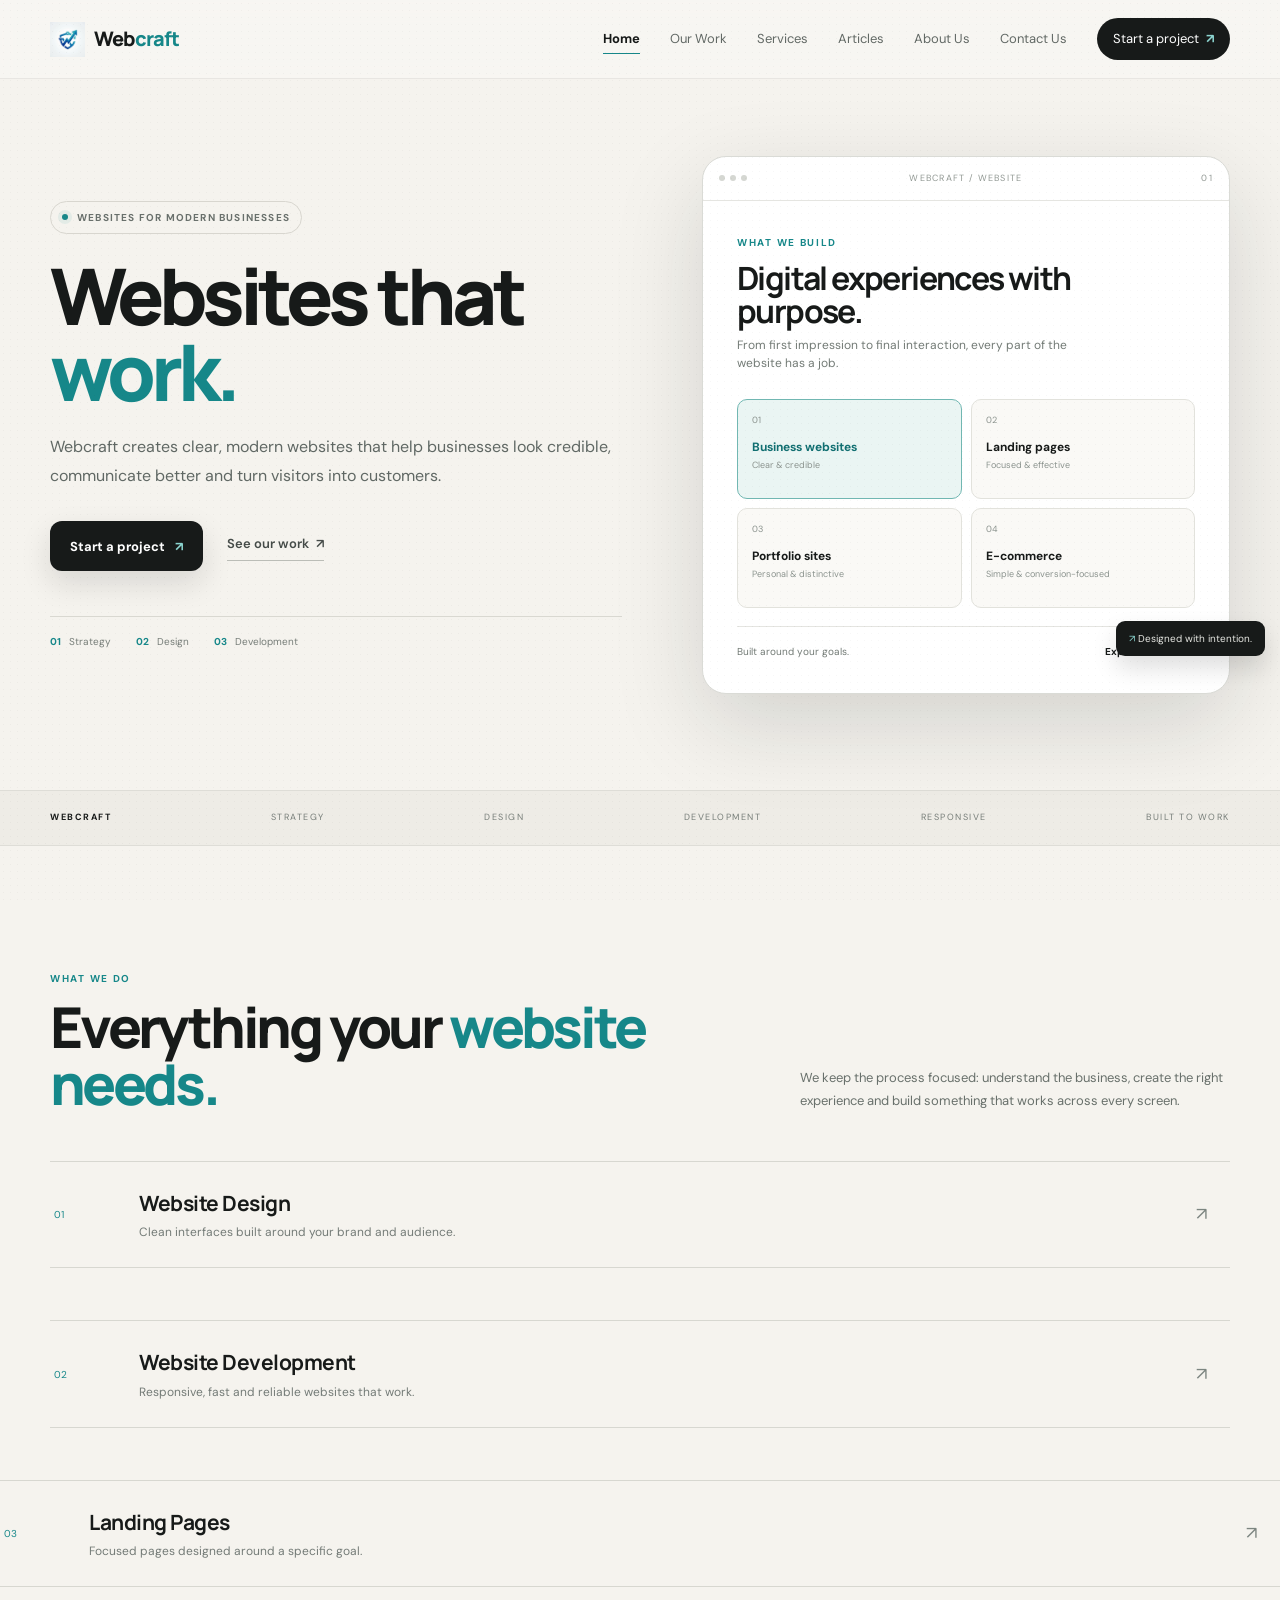
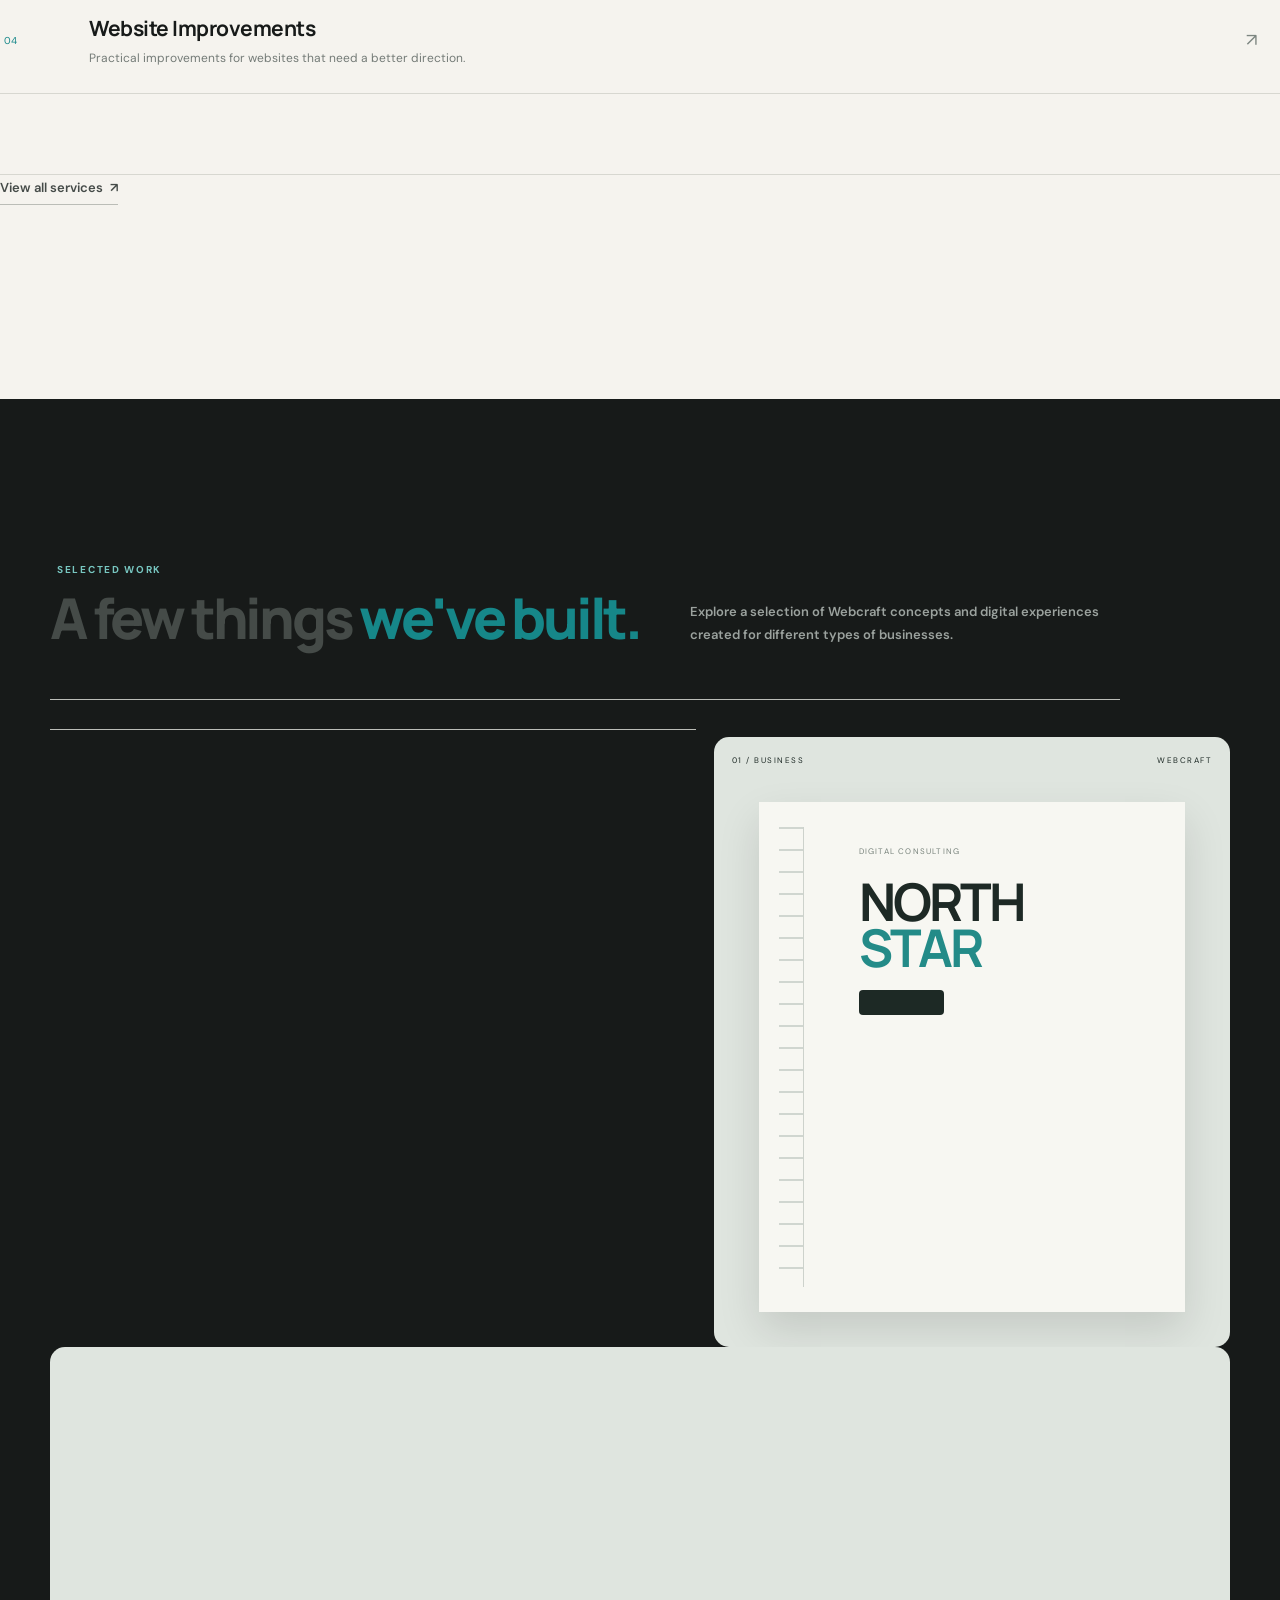
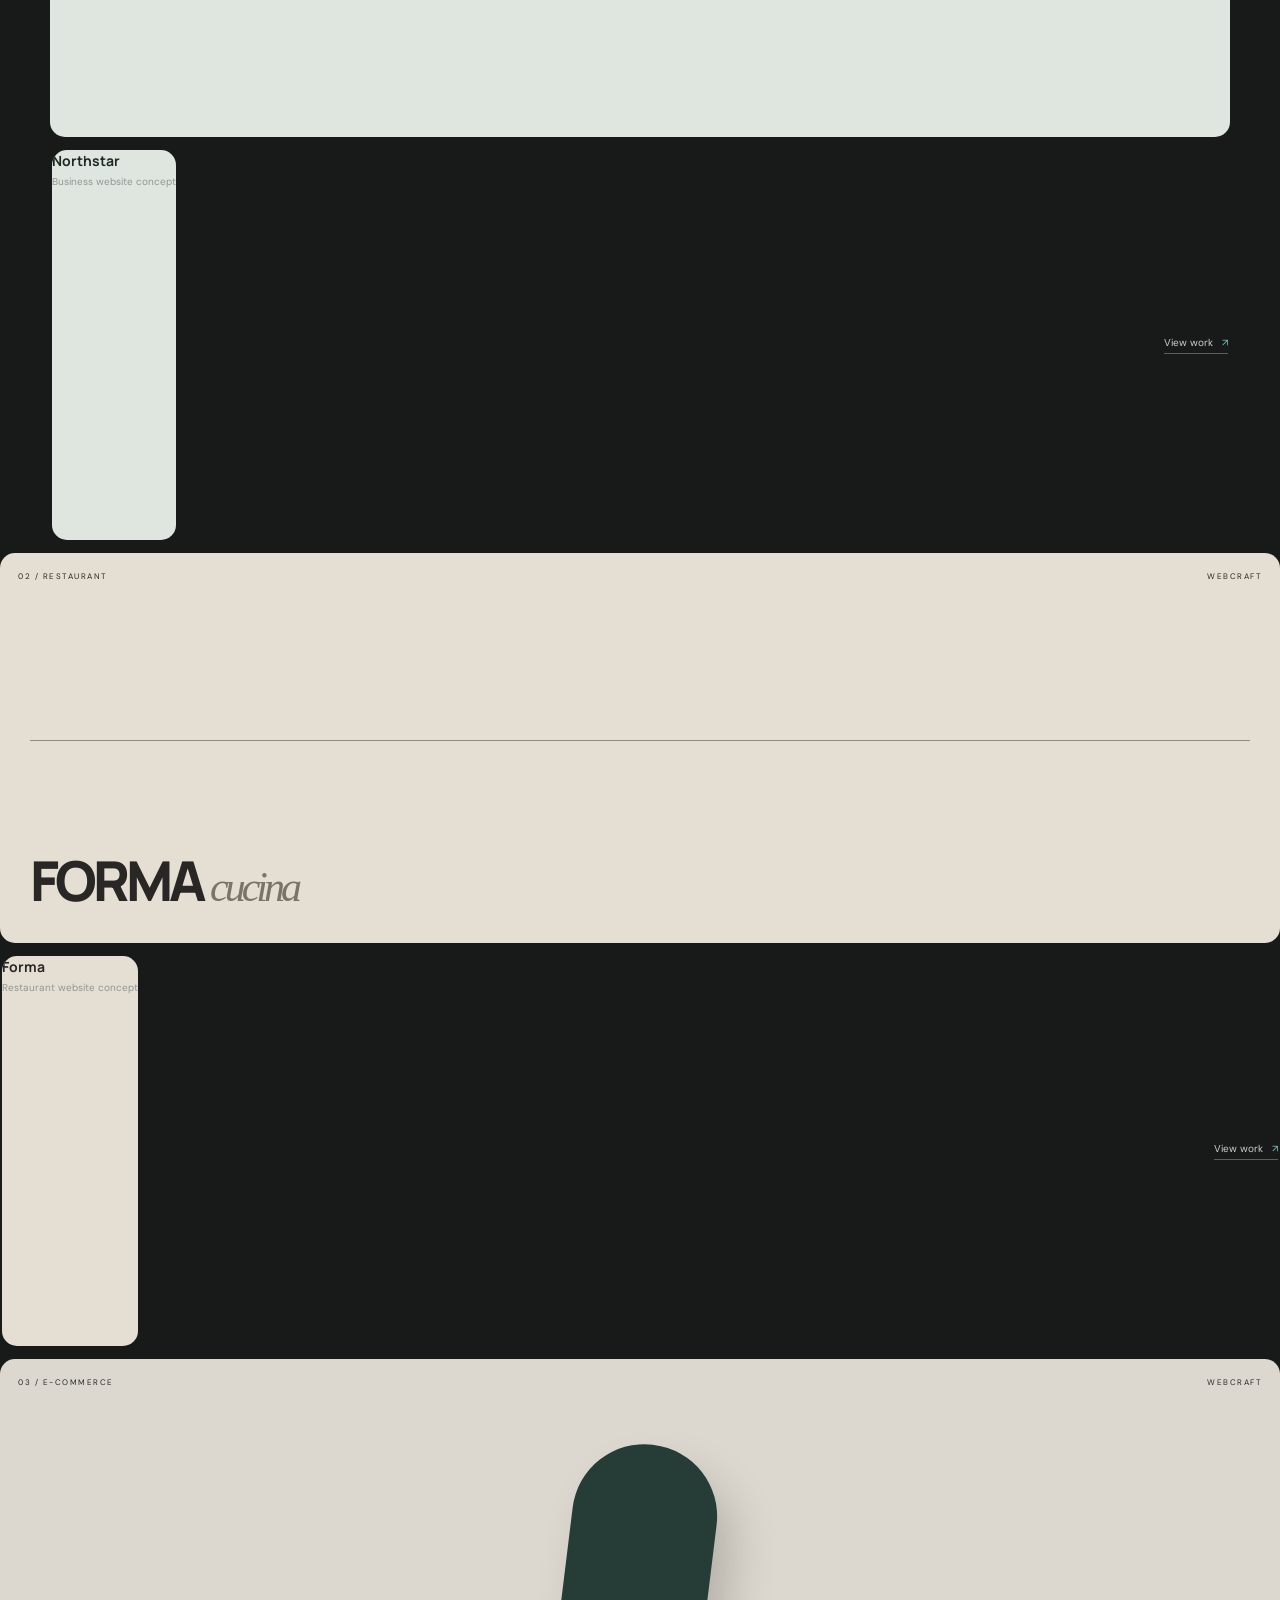
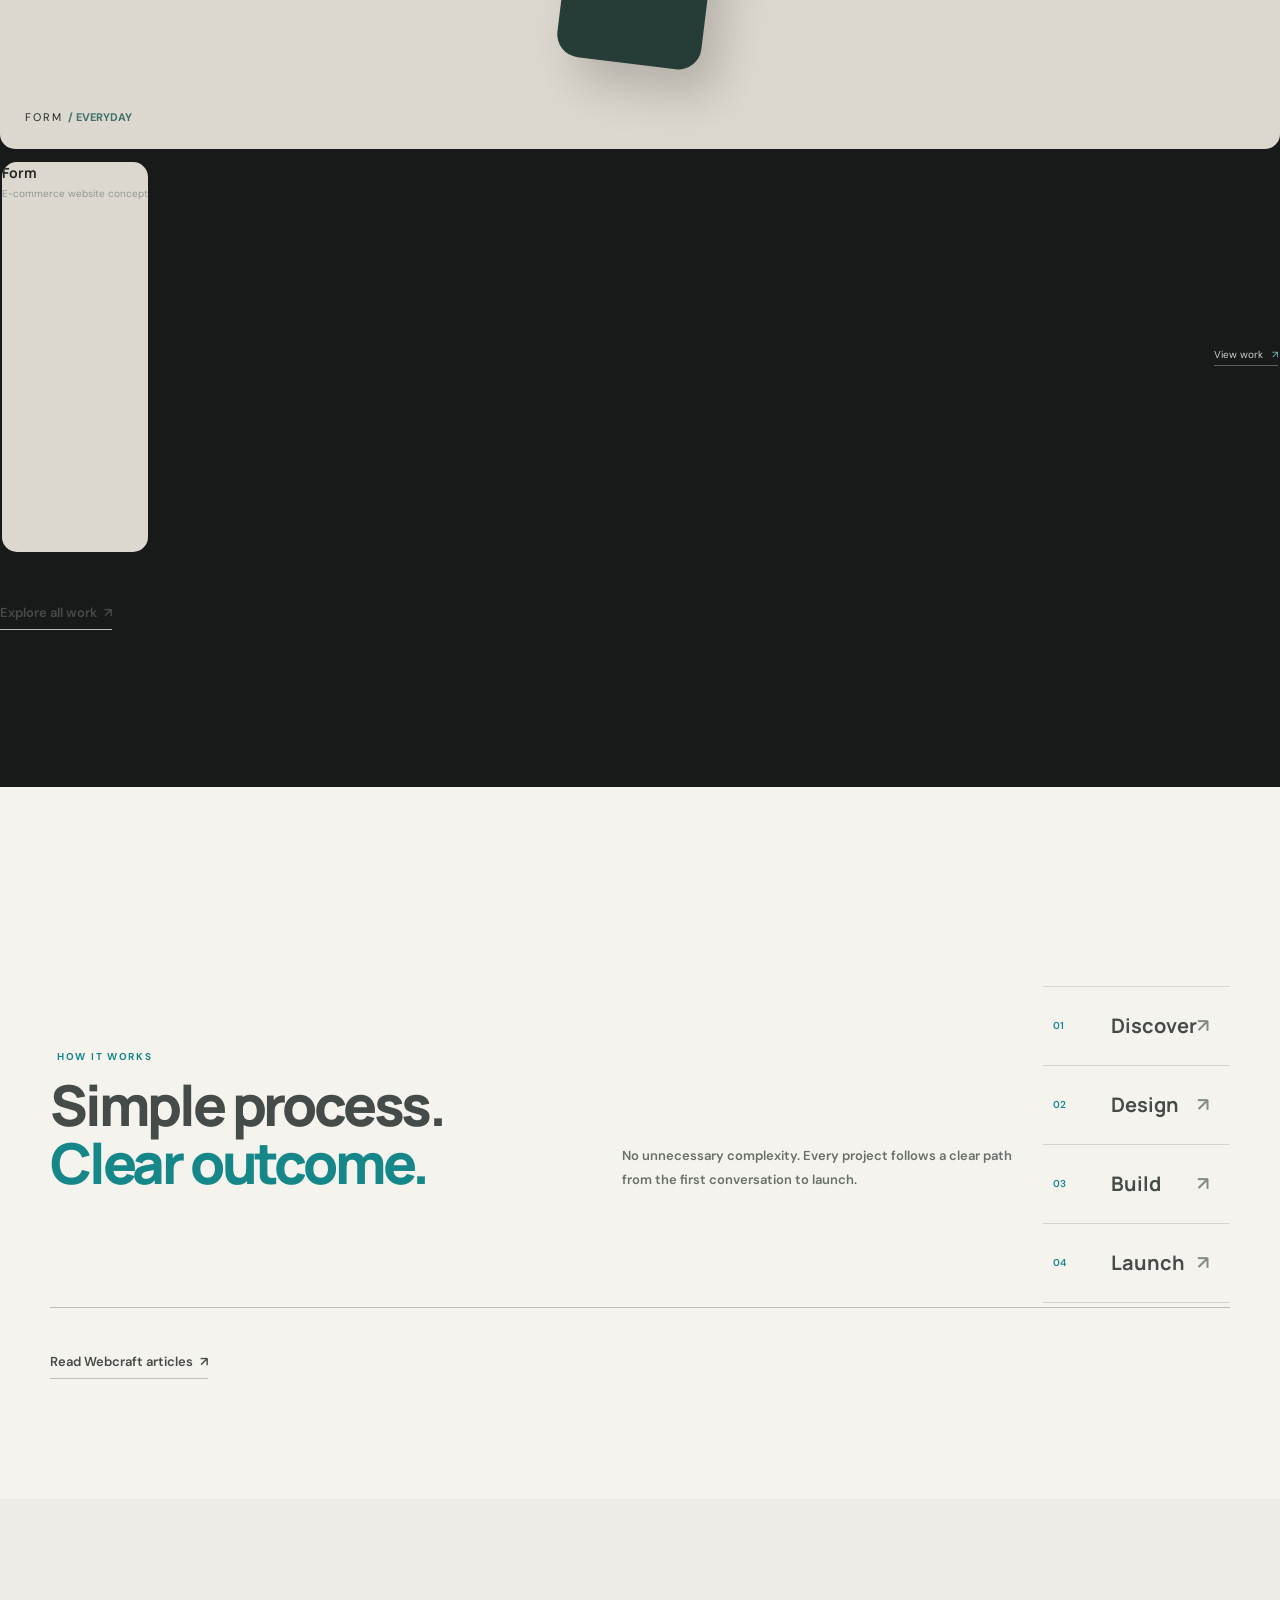
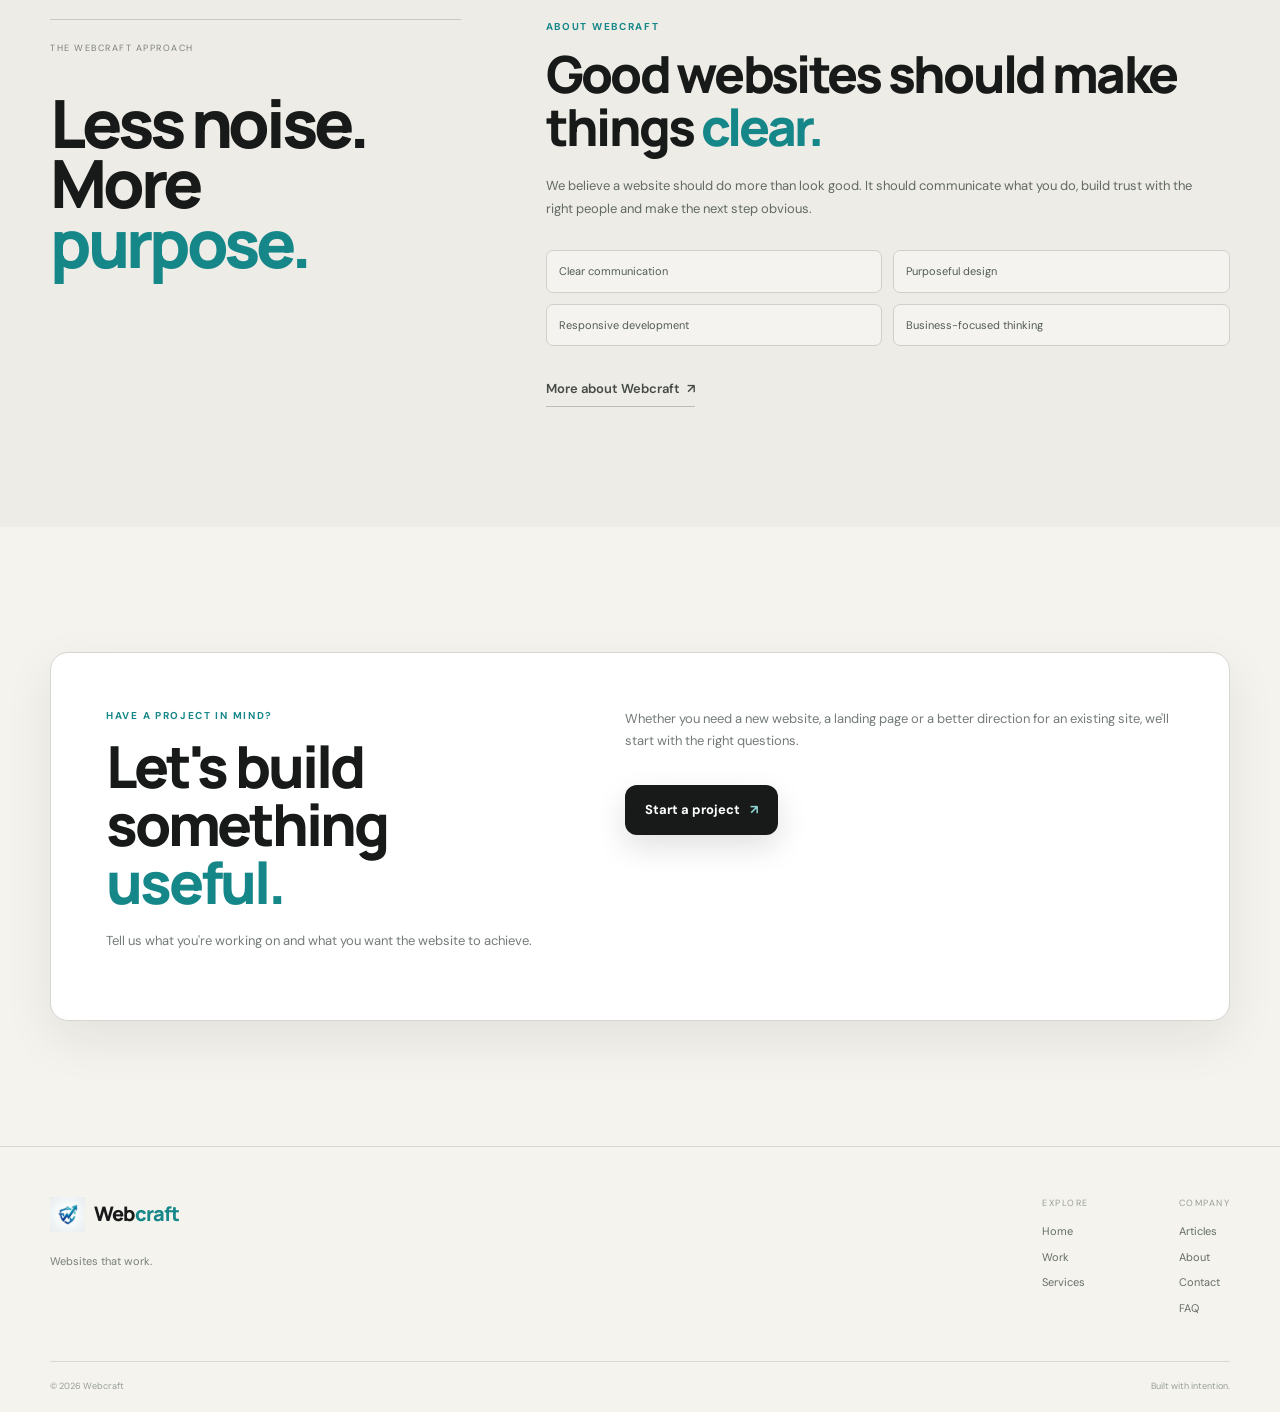
==== commit 60f373f6: "Update Webcraft website" ====
--- a/index.html
+++ b/index.html
@@ -18,16 +18,14 @@
     content="width=device-width, initial-scale=1.0"
   >
 
-  <meta
-    name="description"
-    content="Webcraft creates clear, modern websites for businesses that want to look credible and grow online."
-  >
+  <meta name="author" content="Webcraft">
+  <meta name="description" content="Webcraft designs and develops modern, responsive websites for businesses, brands and professionals — from business websites and landing pages to ongoing improvements.">
 
   <meta name="theme-color" content="#f5f3ee">
-  <meta property="og:title" content="Webcraft — Websites That Work">
-  <meta property="og:description" content="Clear, modern websites built to help businesses look credible, communicate better and grow online.">
+  <meta property="og:title" content="Web Design & Website Development Agency | Webcraft">
+  <meta property="og:description" content="Modern, responsive websites designed and built to help businesses look credible, communicate clearly and grow online.">
   <meta property="og:type" content="website">
-  <title>Webcraft — Websites That Work</title>
+  <title>Web Design & Website Development Agency | Webcraft</title>
 
   <!-- Fonts -->
   <link rel="preconnect" href="https://fonts.googleapis.com">
@@ -48,9 +46,13 @@
   <meta name="robots" content="index,follow,max-image-preview:large">
   <meta property="og:url" content="https://webcraftboys.github.io/">
   <meta property="og:site_name" content="Webcraft">
+  <meta property="og:locale" content="en_US">
   <meta property="og:image" content="https://webcraftboys.github.io/assets/logo/logo.webp">
   <meta name="twitter:card" content="summary_large_image">
-  <script type="application/ld+json">{"@context":"https://schema.org","@type":"ProfessionalService","name":"Webcraft","url":"https://webcraftboys.github.io/","description":"Clear, modern websites for businesses that want to look credible, communicate better and grow online.","logo":"https://webcraftboys.github.io/assets/logo/logo.png","email":"webcraft.devwork@gmail.com","areaServed":"Worldwide","serviceType":["Website Design","Website Development","Landing Pages","Website Improvements"]}</script>
+  <meta name="twitter:title" content="Web Design & Website Development Agency | Webcraft">
+  <meta name="twitter:description" content="Modern, responsive websites designed and built to help businesses look credible, communicate clearly and grow online.">
+
+  <script type="application/ld+json">{"@context":"https://schema.org","@type":"ProfessionalService","name":"Webcraft","url":"https://webcraftboys.github.io/","description":"Web design and website development for businesses, brands and professionals.","logo":"https://webcraftboys.github.io/assets/logo/logo.webp","email":"webcraft.devwork@gmail.com","areaServed":"Worldwide","serviceType":["Website Design","Website Development","Business Websites","Landing Pages","Website Improvements","Website Maintenance","Website Management","SEO"]}</script>
 </head>
 
 <body>
@@ -95,8 +97,8 @@
           Services
         </a>
 
-        <a href="pages/process/process.html">
-          Process
+        <a href="pages/articles/articles.html">
+          Articles
         </a>
 
         <a href="pages/about/about.html">
@@ -395,7 +397,7 @@
               ↗
             </span>
 
-          </a>
+          </div>
 
 
           <a
@@ -416,7 +418,7 @@
               ↗
             </span>
 
-          </a>
+          </div>
 
 
           <a
@@ -437,7 +439,7 @@
               ↗
             </span>
 
-          </a>
+          </div>
 
 
           <a
@@ -458,7 +460,7 @@
               ↗
             </span>
 
-          </a>
+          </div>
 
         </div>
 
@@ -470,7 +472,7 @@
             class="text-link"
           >
             View all services <span>↗</span>
-          </a>
+          </div>
 
         </div>
 
@@ -548,7 +550,7 @@
 
               </div>
 
-            </a>
+            </div>
 
 
             <div class="case-info">
@@ -570,7 +572,7 @@
                 class="case-open"
               >
                 View work <span>↗</span>
-              </a>
+              </div>
 
             </div>
 
@@ -597,7 +599,7 @@
                 <i>cucina</i>
               </div>
 
-            </a>
+            </div>
 
 
             <div class="case-info">
@@ -619,7 +621,7 @@
                 class="case-open"
               >
                 View work <span>↗</span>
-              </a>
+              </div>
 
             </div>
 
@@ -646,7 +648,7 @@
                 <b> / EVERYDAY</b>
               </div>
 
-            </a>
+            </div>
 
 
             <div class="case-info">
@@ -668,7 +670,7 @@
                 class="case-open"
               >
                 View work <span>↗</span>
-              </a>
+              </div>
 
             </div>
 
@@ -684,7 +686,7 @@
             class="text-link"
           >
             Explore all work <span>↗</span>
-          </a>
+          </div>
 
         </div>
 
@@ -726,10 +728,7 @@
 
         <div class="process">
 
-          <a
-            href="pages/process/process.html"
-            class="process-item"
-          >
+          <div class="process-item">
 
             <div class="process-row">
               <span>01</span>
@@ -741,13 +740,10 @@
               <i>↗</i>
             </div>
 
-          </a>
-
-
-          <a
-            href="pages/process/process.html"
-            class="process-item"
-          >
+          </div>
+
+
+          <div class="process-item">
 
             <div class="process-row">
               <span>02</span>
@@ -759,13 +755,10 @@
               <i>↗</i>
             </div>
 
-          </a>
-
-
-          <a
-            href="pages/process/process.html"
-            class="process-item"
-          >
+          </div>
+
+
+          <div class="process-item">
 
             <div class="process-row">
               <span>03</span>
@@ -777,13 +770,10 @@
               <i>↗</i>
             </div>
 
-          </a>
-
-
-          <a
-            href="pages/process/process.html"
-            class="process-item"
-          >
+          </div>
+
+
+          <div class="process-item">
 
             <div class="process-row">
               <span>04</span>
@@ -795,7 +785,7 @@
               <i>↗</i>
             </div>
 
-          </a>
+          </div>
 
         </div>
 
@@ -803,10 +793,10 @@
         <div style="margin-top: 28px;">
 
           <a
-            href="pages/process/process.html"
+            href="pages/articles/articles.html"
             class="text-link"
           >
-            See the full process <span>↗</span>
+            Read Webcraft articles <span>↗</span>
           </a>
 
         </div>
@@ -1029,8 +1019,8 @@
               Company
             </span>
 
-            <a href="pages/process/process.html">
-              Process
+            <a href="pages/articles/articles.html">
+              Articles
             </a>
 
             <a href="pages/about/about.html">
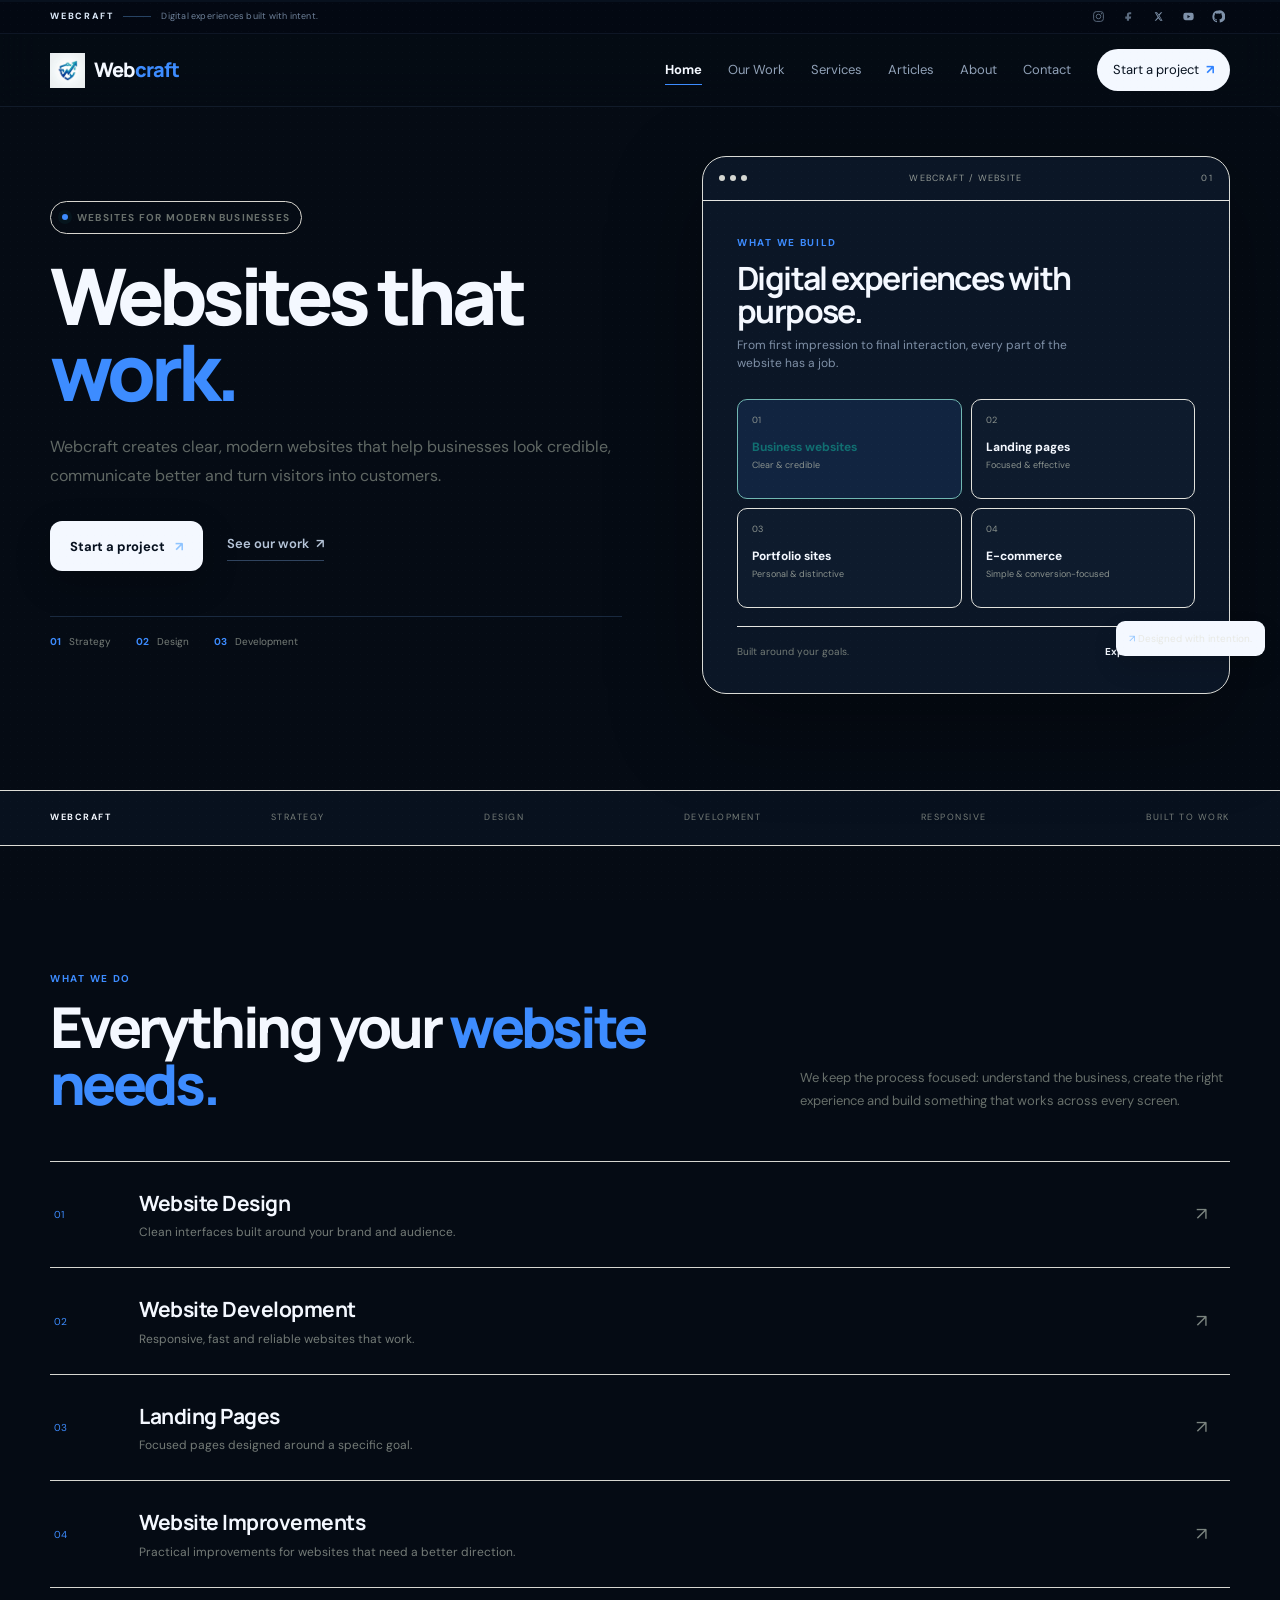
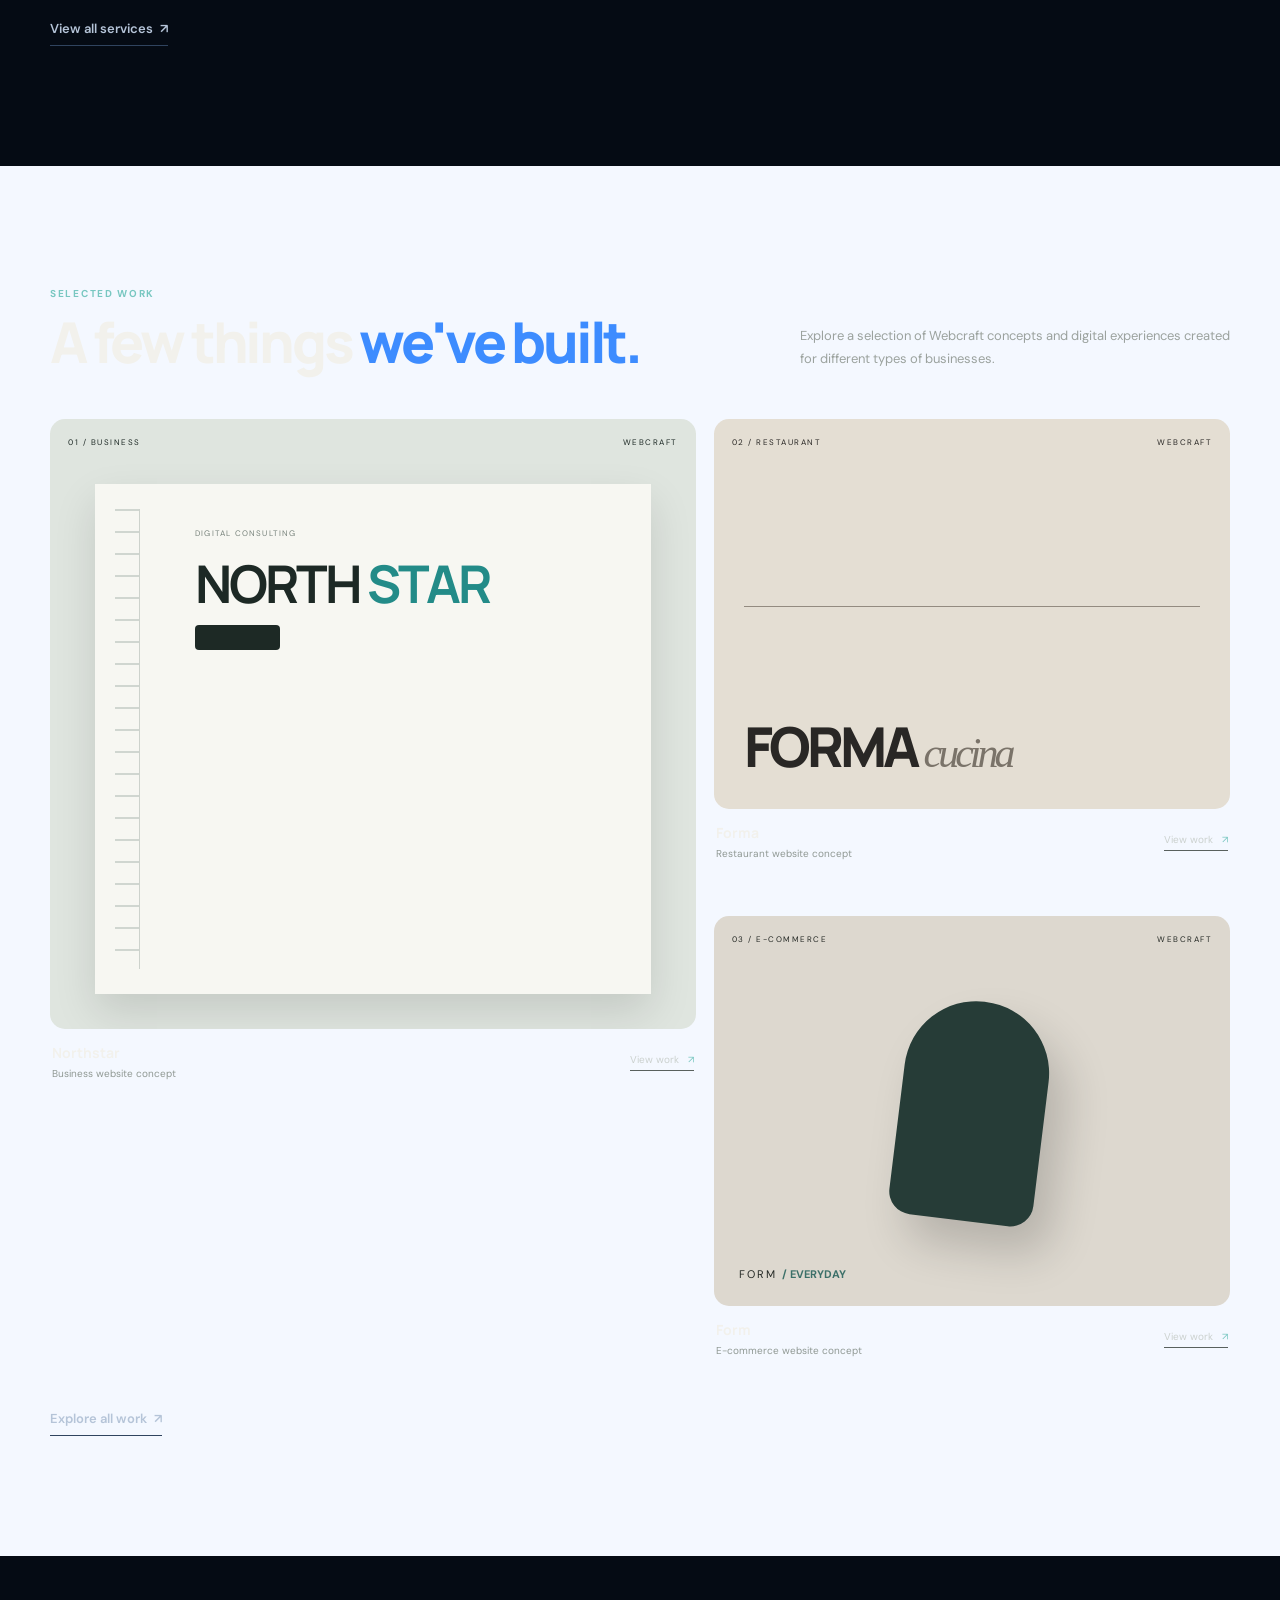
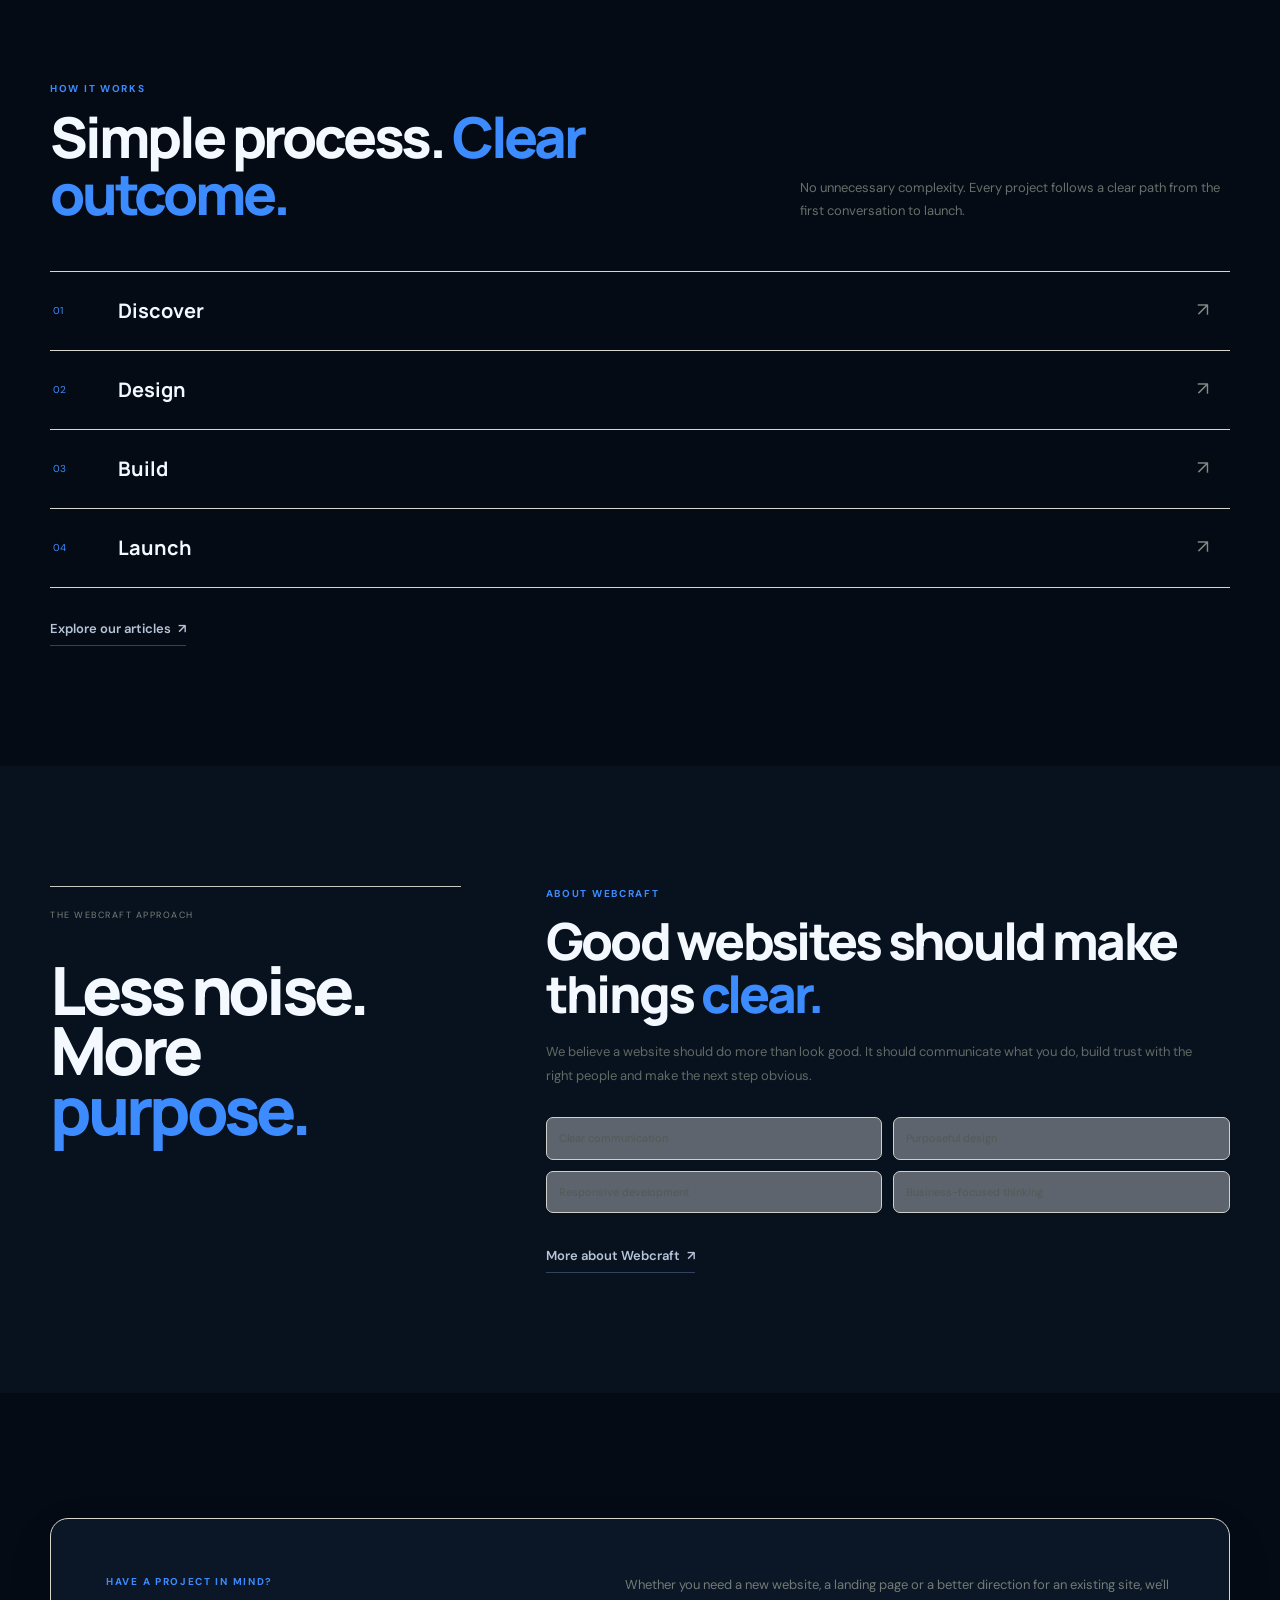
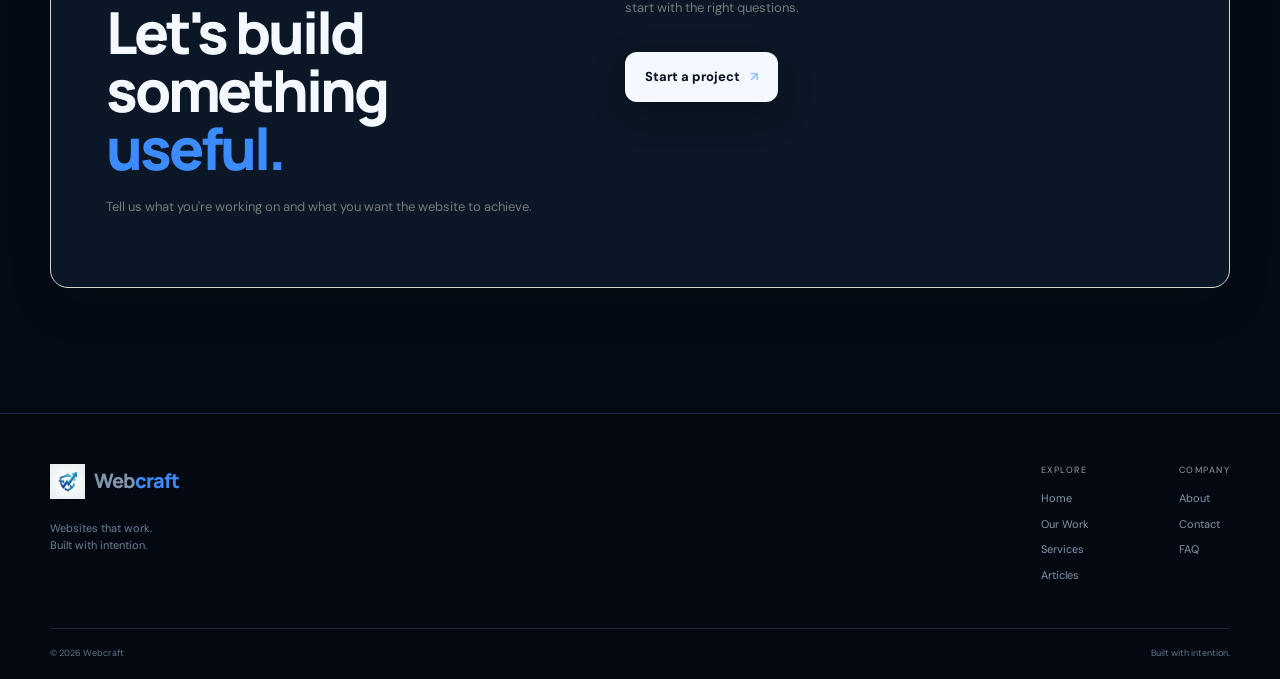
==== commit ee6d6086: "Update Webcraft website" ====
--- a/index.html
+++ b/index.html
@@ -21,7 +21,7 @@
   <meta name="author" content="Webcraft">
   <meta name="description" content="Webcraft designs and develops modern, responsive websites for businesses, brands and professionals — from business websites and landing pages to ongoing improvements.">
 
-  <meta name="theme-color" content="#f5f3ee">
+  <meta name="theme-color" content="#050b14">
   <meta property="og:title" content="Web Design & Website Development Agency | Webcraft">
   <meta property="og:description" content="Modern, responsive websites designed and built to help businesses look credible, communicate clearly and grow online.">
   <meta property="og:type" content="website">
@@ -52,7 +52,7 @@
   <meta name="twitter:title" content="Web Design & Website Development Agency | Webcraft">
   <meta name="twitter:description" content="Modern, responsive websites designed and built to help businesses look credible, communicate clearly and grow online.">
 
-  <script type="application/ld+json">{"@context":"https://schema.org","@type":"ProfessionalService","name":"Webcraft","url":"https://webcraftboys.github.io/","description":"Web design and website development for businesses, brands and professionals.","logo":"https://webcraftboys.github.io/assets/logo/logo.webp","email":"webcraft.devwork@gmail.com","areaServed":"Worldwide","serviceType":["Website Design","Website Development","Business Websites","Landing Pages","Website Improvements","Website Maintenance","Website Management","SEO"]}</script>
+  <script type="application/ld+json">{"@context":"https://schema.org","@type":"ProfessionalService","name":"Webcraft","url":"https://webcraftboys.github.io/","description":"Web design and website development for businesses, brands and professionals.","logo":"https://webcraftboys.github.io/assets/logo/logo.webp","email":"webcraft.devwork@gmail.com","areaServed":"Worldwide","serviceType":["Website Design","Website Development","Business Websites","Landing Pages","Website Improvements","Website Maintenance"]}</script>
 </head>
 
 <body>
@@ -63,77 +63,7 @@
        NAVIGATION
   ====================================================== -->
 
-  <header class="nav-wrap">
-
-    <nav class="nav container" aria-label="Main navigation">
-
-      <a
-        href="index.html"
-        class="brand"
-        aria-label="Webcraft home"
-      >
-        <img
-          src="assets/logo/logo.webp" width="320" height="320" decoding="async"
-          alt=""
-        >
-
-        <span>
-          Web<span>craft</span>
-        </span>
-      </a>
-
-
-      <div class="nav-links" id="navLinks">
-
-        <a href="index.html">
-          Home
-        </a>
-
-        <a href="pages/work/work.html">
-         Our Work
-        </a>
-
-        <a href="pages/services/services.html">
-          Services
-        </a>
-
-        <a href="pages/articles/articles.html">
-          Articles
-        </a>
-
-        <a href="pages/about/about.html">
-          About Us
-        </a>
-        
-        <a href="pages/contact/contact.html">
-          Contact Us
-        </a>
-
-        <a
-          href="pages/contact/contact.html"
-          class="nav-cta"
-        >
-          Start a project <b>↗</b>
-        </a>
-
-      </div>
-
-
-      <button
-        class="menu-toggle"
-        type="button"
-        aria-label="Open navigation"
-        aria-expanded="false"
-        aria-controls="navLinks"
-      >
-        <span></span>
-        <span></span>
-        <span></span>
-      </button>
-
-    </nav>
-
-  </header>
+  <header class="nav-wrap"><div class="topbar"><div class="container topbar-inner"><span class="topbar-label">Webcraft</span><span class="topbar-rule" aria-hidden="true"></span><span class="topbar-note">Digital experiences built with intent.</span><div class="social-links" aria-label="Webcraft social media"><a class="social-link" href="#" data-social="instagram" aria-label="Webcraft on Instagram" aria-disabled="true"><svg viewBox="0 0 24 24" aria-hidden="true"><rect x="3" y="3" width="18" height="18" rx="5" fill="none" stroke="currentColor" stroke-width="1.8"/><circle cx="12" cy="12" r="4.2" fill="none" stroke="currentColor" stroke-width="1.8"/><circle cx="17.5" cy="6.7" r="1.1" fill="currentColor"/></svg></a><a class="social-link" href="#" data-social="facebook" aria-label="Webcraft on Facebook" aria-disabled="true"><svg viewBox="0 0 24 24" aria-hidden="true"><path d="M14 8h3V4h-3c-3.3 0-5 2-5 5v3H6v4h3v4h4v-4h3.2l.8-4H13V9c0-.7.3-1 1-1Z" fill="currentColor"/></svg></a><a class="social-link" href="#" data-social="x" aria-label="Webcraft on X" aria-disabled="true"><svg viewBox="0 0 24 24" aria-hidden="true"><path d="M5 4h4.2l3.3 4.5L16.4 4H19l-5.3 6.1L19.5 20h-4.2l-3.7-5-4.2 5H5l5.5-6.6L5 4Zm2.8 1.8 8.2 12.4h1.3L9.1 5.8H7.8Z" fill="currentColor"/></svg></a><a class="social-link" href="#" data-social="youtube" aria-label="Webcraft on Youtube" aria-disabled="true"><svg viewBox="0 0 24 24" aria-hidden="true"><rect x="2.5" y="5.2" width="19" height="13.6" rx="4" fill="currentColor"/><path d="m10 9 5.2 3-5.2 3V9Z" fill="#07101f"/></svg></a><a class="social-link" href="#" data-social="github" aria-label="Webcraft on Github" aria-disabled="true"><svg viewBox="0 0 24 24" aria-hidden="true"><path d="M12 .8a11.2 11.2 0 0 0-3.54 21.83c.56.1.77-.24.77-.54v-2.08c-3.13.68-3.79-1.33-3.79-1.33-.51-1.3-1.25-1.65-1.25-1.65-1.02-.7.08-.69.08-.69 1.13.08 1.73 1.16 1.73 1.16 1 .1.98 1.99 2.7 1.42.1-.72.39-1.2.71-1.48-2.5-.29-5.13-1.25-5.13-5.57 0-1.23.44-2.23 1.16-3.01-.12-.29-.5-1.45.11-3.02 0 0 .95-.3 3.1 1.15a10.8 10.8 0 0 1 5.64 0c2.15-1.45 3.1-1.15 3.1-1.15.61 1.57.23 2.73.11 3.02.72.78 1.16 1.78 1.16 3.01 0 4.33-2.63 5.28-5.14 5.56.4.35.76 1.03.76 2.08v3.08c0 .3.2.65.78.54A11.2 11.2 0 0 0 12 .8Z" fill="currentColor"/></svg></a></div></div></div><nav class="nav container" aria-label="Main navigation"><a href="index.html" class="brand" aria-label="Webcraft home"><img src="assets/logo/logo.webp" width="320" height="320" decoding="async" alt=""><span>Web<span>craft</span></span></a><div class="nav-links" id="navLinks"><a href="index.html" aria-current="page">Home</a><a href="pages/work/work.html">Our Work</a><a href="pages/services/services.html">Services</a><a href="pages/articles/articles.html">Articles</a><a href="pages/about/about.html">About</a><a href="pages/contact/contact.html">Contact</a><a href="pages/contact/contact.html" class="nav-cta">Start a project <b>↗</b></a></div><button class="menu-toggle" type="button" aria-label="Open navigation" aria-expanded="false" aria-controls="navLinks"><span></span><span></span><span></span></button></nav></header>
 
 
   <!-- =====================================================
@@ -397,7 +327,7 @@
               ↗
             </span>
 
-          </div>
+          </a>
 
 
           <a
@@ -418,7 +348,7 @@
               ↗
             </span>
 
-          </div>
+          </a>
 
 
           <a
@@ -439,7 +369,7 @@
               ↗
             </span>
 
-          </div>
+          </a>
 
 
           <a
@@ -460,7 +390,7 @@
               ↗
             </span>
 
-          </div>
+          </a>
 
         </div>
 
@@ -472,7 +402,7 @@
             class="text-link"
           >
             View all services <span>↗</span>
-          </div>
+          </a>
 
         </div>
 
@@ -550,7 +480,7 @@
 
               </div>
 
-            </div>
+            </a>
 
 
             <div class="case-info">
@@ -572,7 +502,7 @@
                 class="case-open"
               >
                 View work <span>↗</span>
-              </div>
+              </a>
 
             </div>
 
@@ -599,7 +529,7 @@
                 <i>cucina</i>
               </div>
 
-            </div>
+            </a>
 
 
             <div class="case-info">
@@ -621,7 +551,7 @@
                 class="case-open"
               >
                 View work <span>↗</span>
-              </div>
+              </a>
 
             </div>
 
@@ -648,7 +578,7 @@
                 <b> / EVERYDAY</b>
               </div>
 
-            </div>
+            </a>
 
 
             <div class="case-info">
@@ -670,7 +600,7 @@
                 class="case-open"
               >
                 View work <span>↗</span>
-              </div>
+              </a>
 
             </div>
 
@@ -686,7 +616,7 @@
             class="text-link"
           >
             Explore all work <span>↗</span>
-          </div>
+          </a>
 
         </div>
 
@@ -728,7 +658,10 @@
 
         <div class="process">
 
-          <div class="process-item">
+          <a
+            href="pages/articles/articles.html"
+            class="process-item"
+          >
 
             <div class="process-row">
               <span>01</span>
@@ -740,10 +673,13 @@
               <i>↗</i>
             </div>
 
-          </div>
-
-
-          <div class="process-item">
+          </a>
+
+
+          <a
+            href="pages/articles/articles.html"
+            class="process-item"
+          >
 
             <div class="process-row">
               <span>02</span>
@@ -755,10 +691,13 @@
               <i>↗</i>
             </div>
 
-          </div>
-
-
-          <div class="process-item">
+          </a>
+
+
+          <a
+            href="pages/articles/articles.html"
+            class="process-item"
+          >
 
             <div class="process-row">
               <span>03</span>
@@ -770,10 +709,13 @@
               <i>↗</i>
             </div>
 
-          </div>
-
-
-          <div class="process-item">
+          </a>
+
+
+          <a
+            href="pages/articles/articles.html"
+            class="process-item"
+          >
 
             <div class="process-row">
               <span>04</span>
@@ -785,7 +727,7 @@
               <i>↗</i>
             </div>
 
-          </div>
+          </a>
 
         </div>
 
@@ -796,7 +738,7 @@
             href="pages/articles/articles.html"
             class="text-link"
           >
-            Read Webcraft articles <span>↗</span>
+            Explore our articles <span>↗</span>
           </a>
 
         </div>
@@ -959,104 +901,7 @@
        FOOTER
   ====================================================== -->
 
-  <footer class="footer">
-
-    <div class="container">
-
-      <div class="footer-main">
-
-        <div>
-
-          <a
-            href="index.html"
-            class="brand"
-          >
-
-            <img
-              src="assets/logo/logo.webp" width="320" height="320" decoding="async"
-              alt=""
-            >
-
-            <span>
-              Web<span>craft</span>
-            </span>
-
-          </a>
-
-          <p>
-            Websites that work.
-          </p>
-
-        </div>
-
-
-        <div class="footer-links">
-
-          <div>
-
-            <span>
-              Explore
-            </span>
-
-            <a href="index.html">
-              Home
-            </a>
-
-            <a href="pages/work/work.html">
-              Work
-            </a>
-
-            <a href="pages/services/services.html">
-              Services
-            </a>
-
-          </div>
-
-
-          <div>
-
-            <span>
-              Company
-            </span>
-
-            <a href="pages/articles/articles.html">
-              Articles
-            </a>
-
-            <a href="pages/about/about.html">
-              About
-            </a>
-
-            <a href="pages/contact/contact.html">
-              Contact
-            </a>
-
-            <a href="pages/faq/faq.html">
-              FAQ
-            </a>
-
-          </div>
-
-        </div>
-
-      </div>
-
-
-      <div class="footer-bottom">
-
-        <span>
-          © <span id="year"></span> Webcraft
-        </span>
-
-        <span>
-          Built with intention.
-        </span>
-
-      </div>
-
-    </div>
-
-  </footer>
+  <footer class="footer"><div class="container"><div class="footer-main"><div><a href="index.html" class="brand"><img src="assets/logo/logo.webp" width="320" height="320" decoding="async" alt=""><span>Web<span>craft</span></span></a><p>Websites that work.<br>Built with intention.</p></div><div class="footer-links"><div><span>Explore</span><a href="index.html">Home</a><a href="pages/work/work.html">Our Work</a><a href="pages/services/services.html">Services</a><a href="pages/articles/articles.html">Articles</a></div><div><span>Company</span><a href="pages/about/about.html">About</a><a href="pages/contact/contact.html">Contact</a><a href="pages/faq/faq.html">FAQ</a></div></div></div><div class="footer-bottom"><span>© <span id="year"></span> Webcraft</span><span>Built with intention.</span></div></div></footer>
 
 
   <!-- =====================================================
@@ -1068,5 +913,5 @@
    <!-- Cloudflare Web Analytics --><script type='module' src='https://static.cloudflareinsights.com/beacon.min.js' data-cf-beacon='{"token": "63a4262f47704f2aa8d74ef2e0de4230"}'></script><!-- End Cloudflare Web Analytics -->
 
 
-</body>
+<script src="./js/social-links.js"></script></body>
 </html>
--- a/css/styles.css
+++ b/css/styles.css
@@ -2288,3 +2288,19 @@
   html { scroll-behavior: auto; }
   *, *::before, *::after { animation-duration: .01ms !important; animation-iteration-count: 1 !important; transition-duration: .01ms !important; }
 }
+
+
+/* =========================================================
+   WEBCRAFT 2026 VISUAL SYSTEM — DEEP BLUE / BLACK
+========================================================= */
+:root{--bg:#050b14;--bg-soft:#08111e;--surface:#0b1626;--surface-soft:#0e1b2d;--ink:#f4f8ff;--ink-soft:#b6c5d8;--muted:#7f90a7;--muted-light:#9caec3;--line:#1a2a40;--line-dark:#2b405c;--accent:#3d8cff;--accent-light:#8fc4ff;--accent-soft:rgba(61,140,255,.12);--shadow-sm:0 8px 25px rgba(0,0,0,.18);--shadow-md:0 20px 55px rgba(0,0,0,.25);--shadow-lg:0 30px 90px rgba(0,0,0,.35)}
+body{background:var(--bg);color:var(--ink)}
+body::before{opacity:.025;background-image:radial-gradient(#8fc4ff .45px,transparent .45px)}
+.nav-wrap{background:rgba(5,11,20,.82);border-bottom:1px solid rgba(108,151,203,.12);backdrop-filter:blur(20px);-webkit-backdrop-filter:blur(20px)}
+.nav{height:72px}.nav-links{gap:26px}.nav-links a{color:#91a2b8}.nav-links a:not(.nav-cta):hover,.nav-links a[aria-current="page"]{color:#fff}.nav-links a[aria-current="page"]::after{width:100%}.nav-cta{background:#f4f8ff;color:#06101e!important}.nav-cta b{color:#2f82ff}.brand{color:#f4f8ff}.brand>span>span{color:var(--accent)}
+.btn-dark{background:#f4f8ff;color:#06101e;box-shadow:0 12px 35px rgba(0,0,0,.24)}.btn-dark:hover{box-shadow:0 18px 42px rgba(24,110,255,.22)}.text-link{color:#b5c4d8;border-color:#30445f}.text-link:hover{color:#7db8ff;border-color:#3d8cff}
+.topbar{height:34px;border-bottom:1px solid rgba(108,151,203,.1);background:#030812}.topbar-inner{height:100%;display:flex;align-items:center;gap:10px}.topbar-label{color:#dce9f8;font-size:9px;font-weight:800;letter-spacing:1.8px;text-transform:uppercase}.topbar-rule{width:28px;height:1px;background:#274363}.topbar-note{color:#6f829a;font-size:9px;letter-spacing:.2px}.social-links{display:flex;align-items:center;gap:6px;margin-left:auto}.social-link{display:grid;place-items:center;width:24px;height:24px;border:1px solid transparent;border-radius:7px;color:#7e91a9;text-decoration:none;transition:color .2s ease,border-color .2s ease,background .2s ease,transform .2s ease}.social-link svg{width:13px;height:13px}.social-link:hover{color:#8fc4ff;border-color:#203a59;background:#0a1728;transform:translateY(-1px)}.social-link[aria-disabled="true"]{opacity:.72}.social-link[aria-disabled="true"]:hover{color:#7e91a9;border-color:transparent;background:transparent;transform:none}
+.footer{background:#030811;color:#dbe7f5;border-top:1px solid var(--line)}.footer a{color:#8395ac}.footer a:hover{color:#fff}.footer p{color:#6f829a}.footer-bottom{border-top-color:#15263a;color:#64778f}
+.site-progress{background:#08111e}.site-progress span{background:linear-gradient(90deg,#2e79ff,#70b7ff)}.back-to-top{background:#0d1c2f;border-color:#27405e;color:#cfe3fa}.back-to-top:hover{background:#173251}
+.site-loader{background:#050b14;color:#fff}.loader-brand{color:#fff}.loader-grid i{background:#2f82ff}
+@media(max-width:768px){.topbar{height:32px}.topbar-note{display:none}.topbar-rule{display:none}.topbar-inner{padding-inline:20px}.nav{height:68px}.nav-wrap{position:fixed}.nav-links{background:#07101c;border-color:#1d334d;box-shadow:0 25px 70px rgba(0,0,0,.4)}.nav-links a{color:#a9b8ca}.nav-cta{color:#06101e!important}}
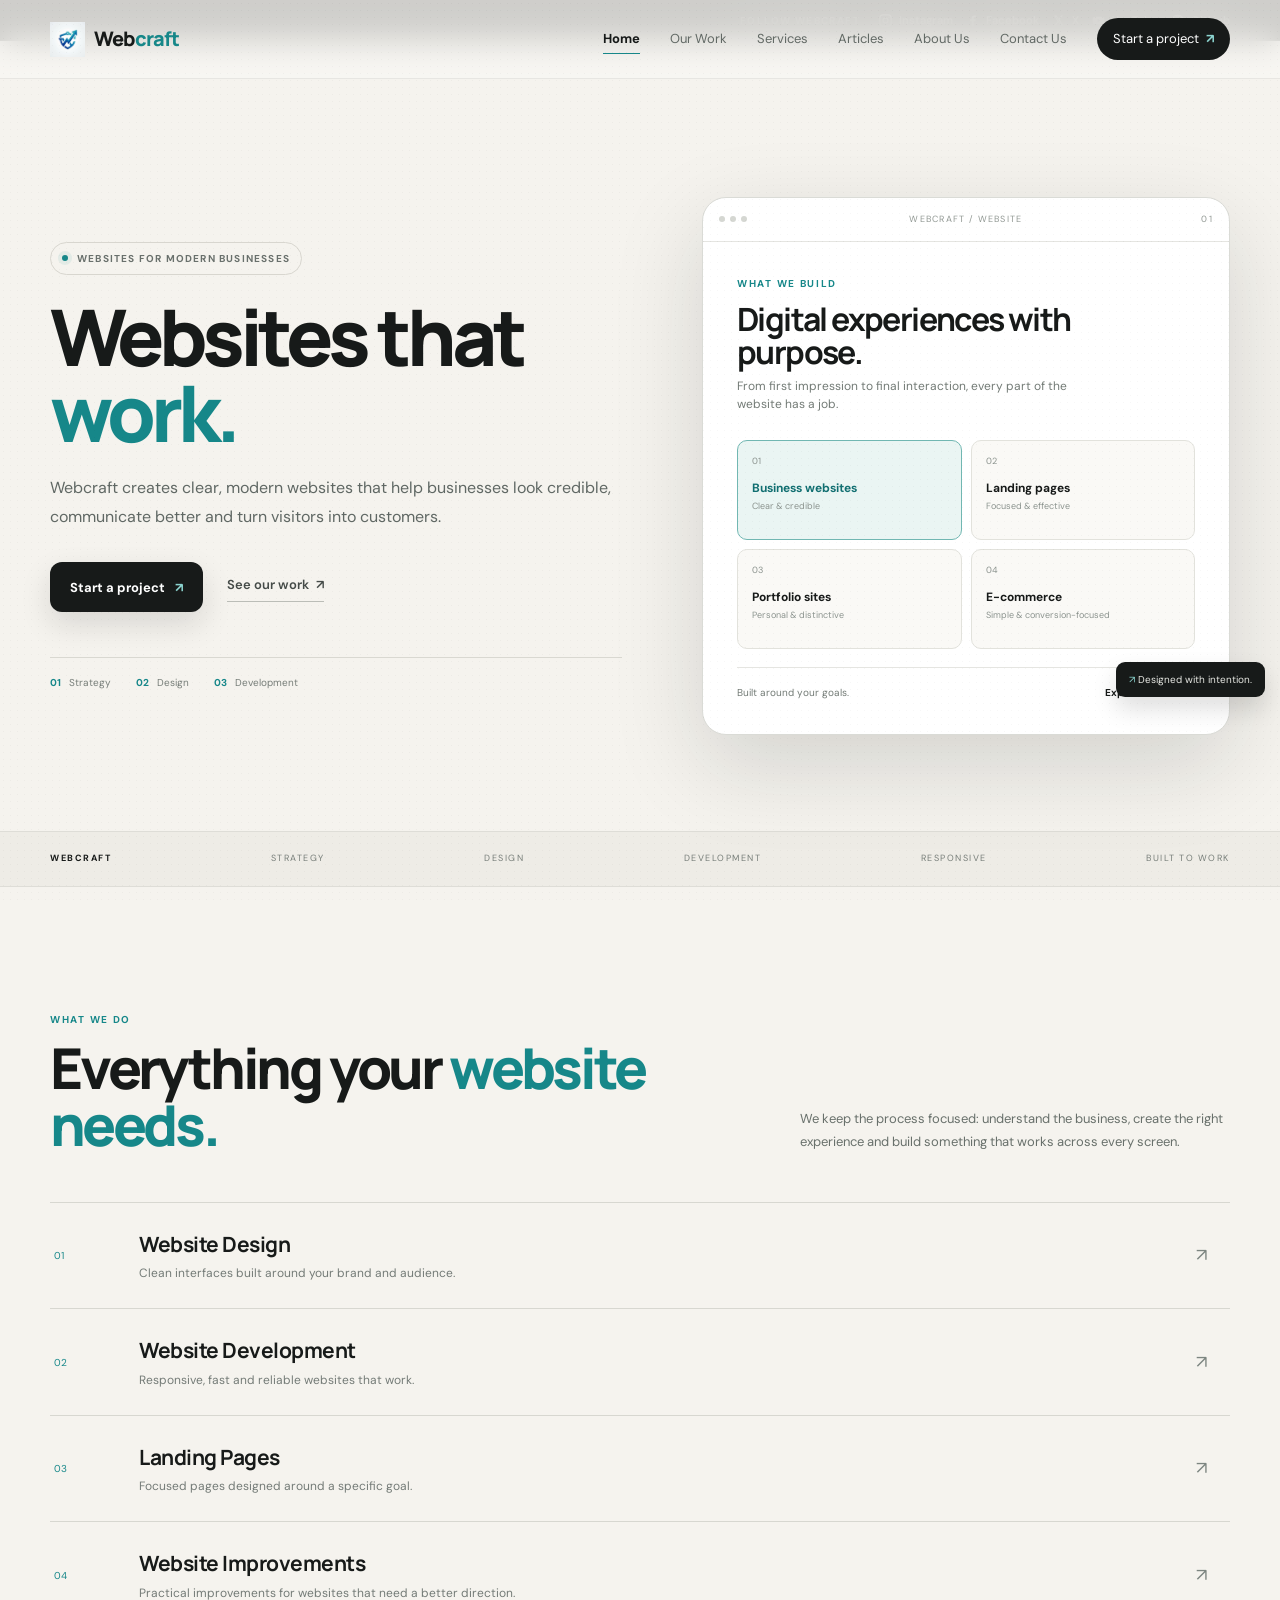
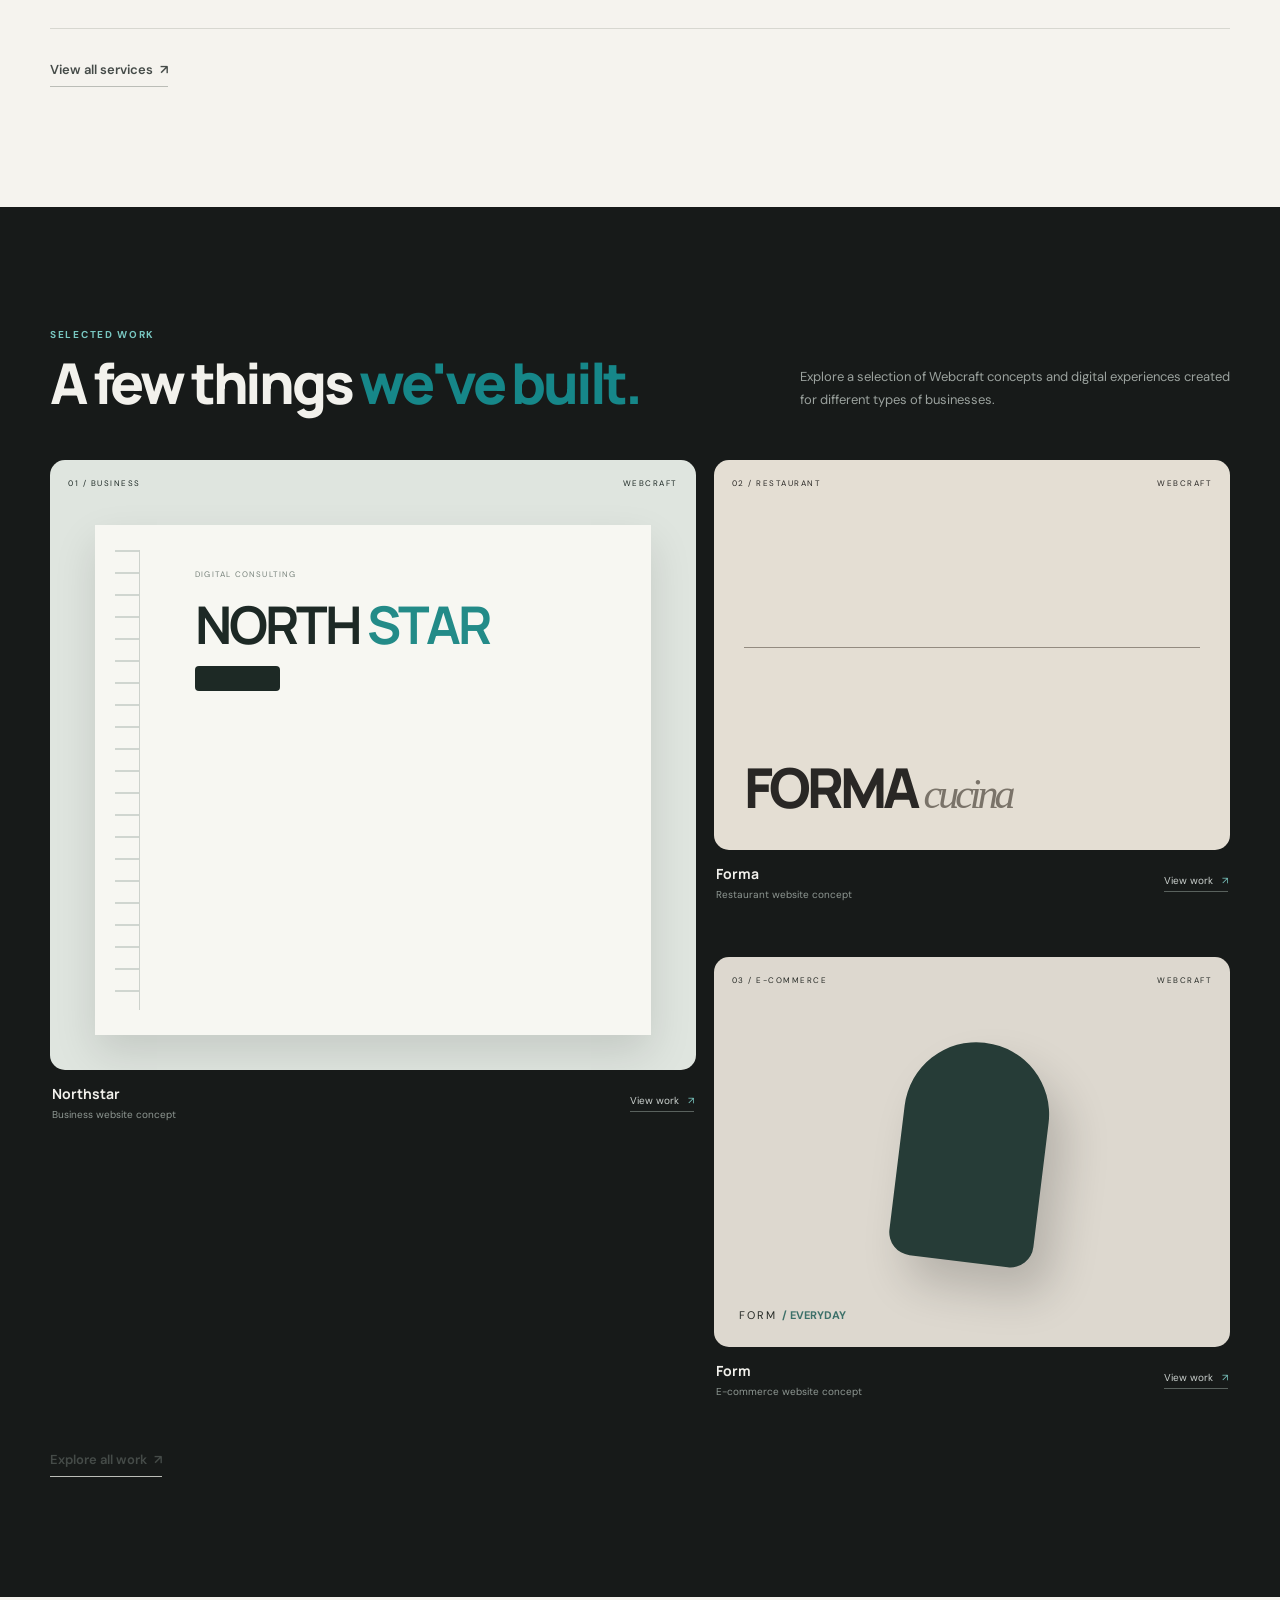
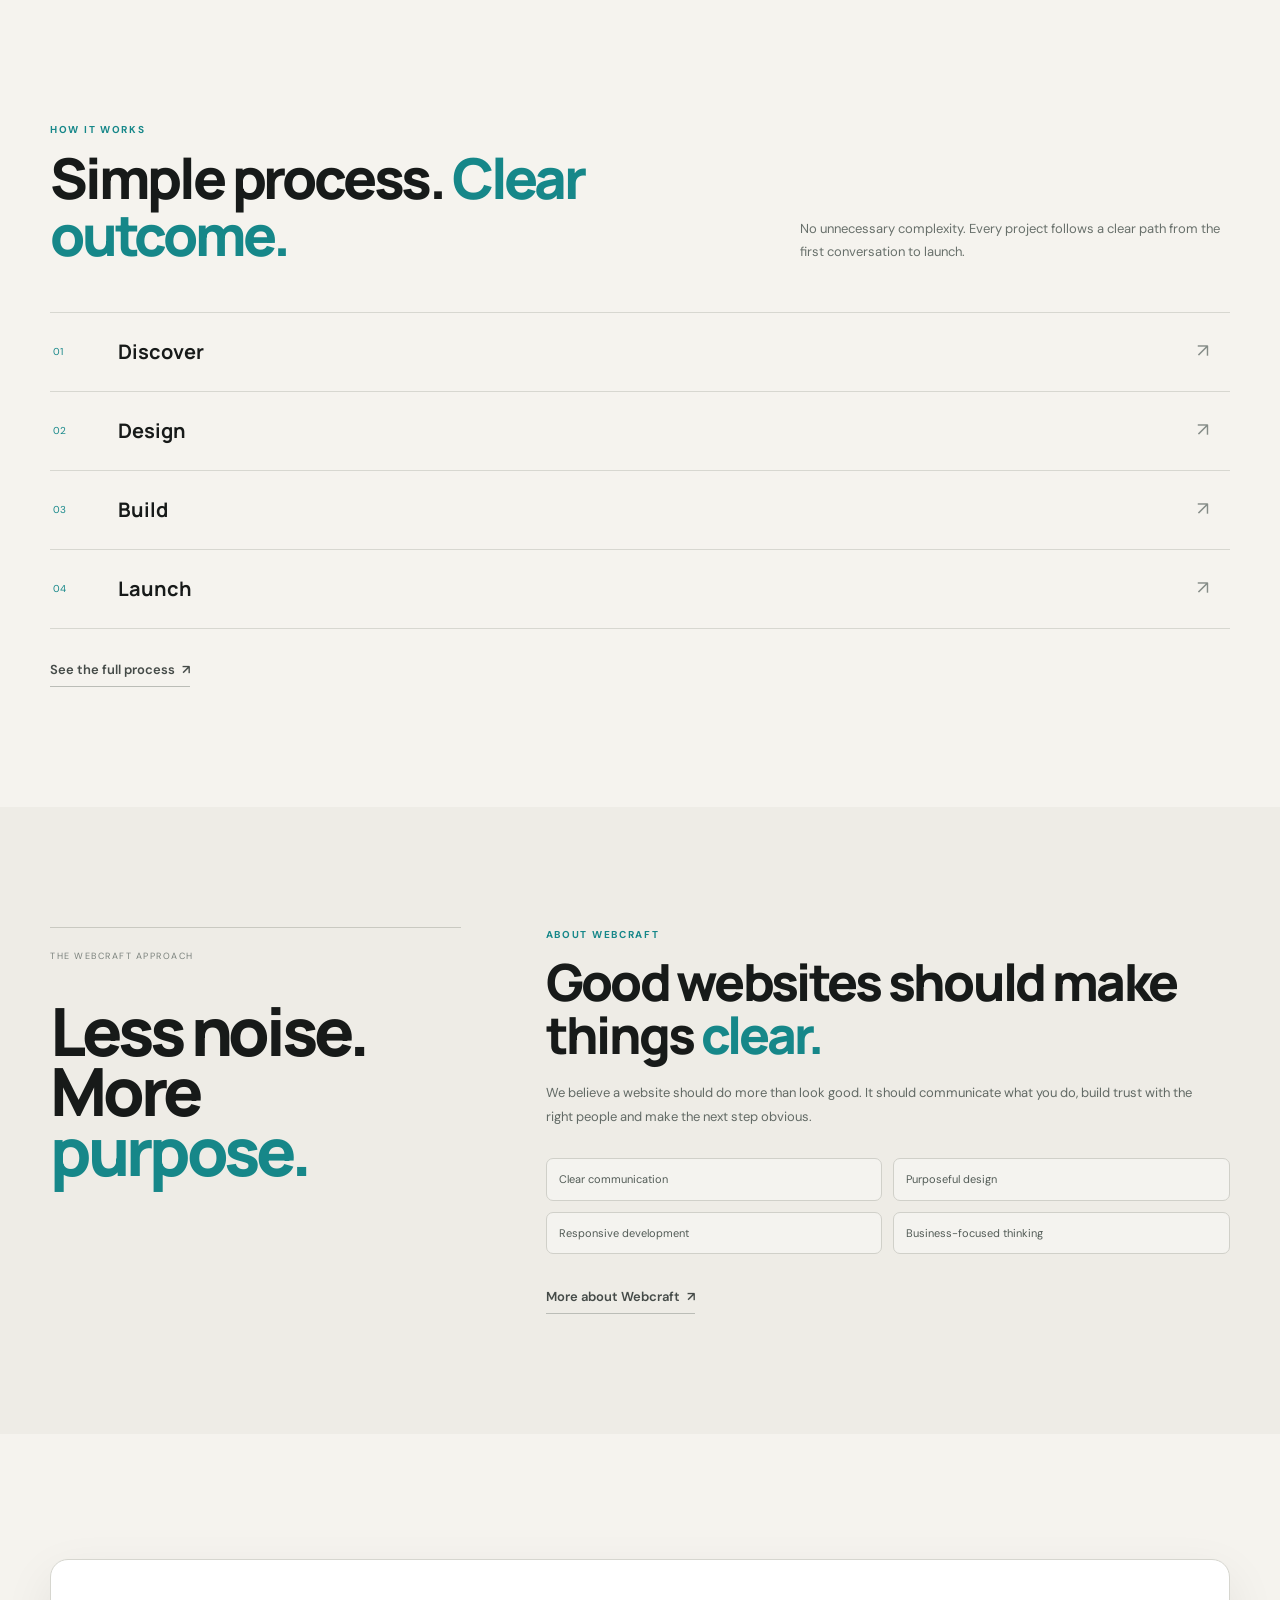
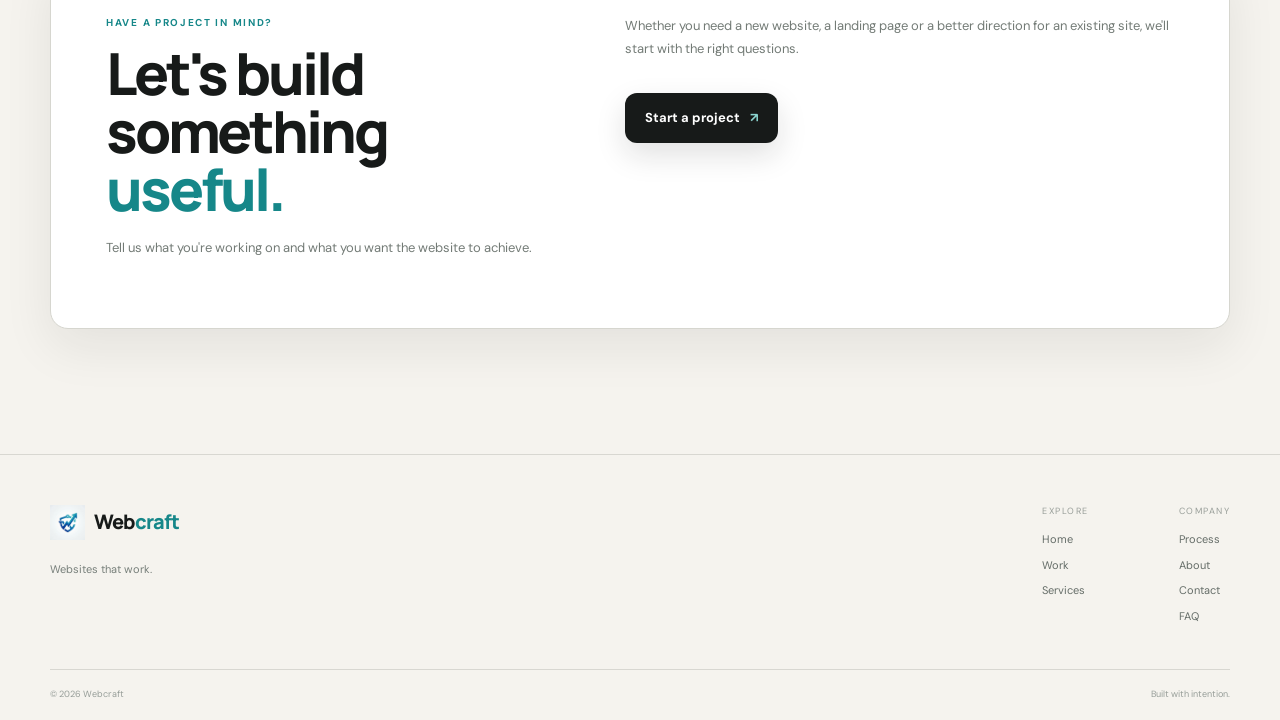
==== commit a0e9961a: "Update Webcraft website" ====
--- a/index.html
+++ b/index.html
@@ -21,7 +21,7 @@
   <meta name="author" content="Webcraft">
   <meta name="description" content="Webcraft designs and develops modern, responsive websites for businesses, brands and professionals — from business websites and landing pages to ongoing improvements.">
 
-  <meta name="theme-color" content="#050b14">
+  <meta name="theme-color" content="#f5f3ee">
   <meta property="og:title" content="Web Design & Website Development Agency | Webcraft">
   <meta property="og:description" content="Modern, responsive websites designed and built to help businesses look credible, communicate clearly and grow online.">
   <meta property="og:type" content="website">
@@ -52,7 +52,7 @@
   <meta name="twitter:title" content="Web Design & Website Development Agency | Webcraft">
   <meta name="twitter:description" content="Modern, responsive websites designed and built to help businesses look credible, communicate clearly and grow online.">
 
-  <script type="application/ld+json">{"@context":"https://schema.org","@type":"ProfessionalService","name":"Webcraft","url":"https://webcraftboys.github.io/","description":"Web design and website development for businesses, brands and professionals.","logo":"https://webcraftboys.github.io/assets/logo/logo.webp","email":"webcraft.devwork@gmail.com","areaServed":"Worldwide","serviceType":["Website Design","Website Development","Business Websites","Landing Pages","Website Improvements","Website Maintenance"]}</script>
+  <script type="application/ld+json">{"@context":"https://schema.org","@type":"ProfessionalService","name":"Webcraft","url":"https://webcraftboys.github.io/","description":"Web design and website development for businesses, brands and professionals.","logo":"https://webcraftboys.github.io/assets/logo/logo.webp","email":"webcraft.devwork@gmail.com","areaServed":"Worldwide","serviceType":["Website Design","Website Development","Business Websites","Landing Pages","Website Improvements","Website Maintenance","Website Management","SEO"]}</script>
 </head>
 
 <body>
@@ -63,7 +63,56 @@
        NAVIGATION
   ====================================================== -->
 
-  <header class="nav-wrap"><div class="topbar"><div class="container topbar-inner"><span class="topbar-label">Webcraft</span><span class="topbar-rule" aria-hidden="true"></span><span class="topbar-note">Digital experiences built with intent.</span><div class="social-links" aria-label="Webcraft social media"><a class="social-link" href="#" data-social="instagram" aria-label="Webcraft on Instagram" aria-disabled="true"><svg viewBox="0 0 24 24" aria-hidden="true"><rect x="3" y="3" width="18" height="18" rx="5" fill="none" stroke="currentColor" stroke-width="1.8"/><circle cx="12" cy="12" r="4.2" fill="none" stroke="currentColor" stroke-width="1.8"/><circle cx="17.5" cy="6.7" r="1.1" fill="currentColor"/></svg></a><a class="social-link" href="#" data-social="facebook" aria-label="Webcraft on Facebook" aria-disabled="true"><svg viewBox="0 0 24 24" aria-hidden="true"><path d="M14 8h3V4h-3c-3.3 0-5 2-5 5v3H6v4h3v4h4v-4h3.2l.8-4H13V9c0-.7.3-1 1-1Z" fill="currentColor"/></svg></a><a class="social-link" href="#" data-social="x" aria-label="Webcraft on X" aria-disabled="true"><svg viewBox="0 0 24 24" aria-hidden="true"><path d="M5 4h4.2l3.3 4.5L16.4 4H19l-5.3 6.1L19.5 20h-4.2l-3.7-5-4.2 5H5l5.5-6.6L5 4Zm2.8 1.8 8.2 12.4h1.3L9.1 5.8H7.8Z" fill="currentColor"/></svg></a><a class="social-link" href="#" data-social="youtube" aria-label="Webcraft on Youtube" aria-disabled="true"><svg viewBox="0 0 24 24" aria-hidden="true"><rect x="2.5" y="5.2" width="19" height="13.6" rx="4" fill="currentColor"/><path d="m10 9 5.2 3-5.2 3V9Z" fill="#07101f"/></svg></a><a class="social-link" href="#" data-social="github" aria-label="Webcraft on Github" aria-disabled="true"><svg viewBox="0 0 24 24" aria-hidden="true"><path d="M12 .8a11.2 11.2 0 0 0-3.54 21.83c.56.1.77-.24.77-.54v-2.08c-3.13.68-3.79-1.33-3.79-1.33-.51-1.3-1.25-1.65-1.25-1.65-1.02-.7.08-.69.08-.69 1.13.08 1.73 1.16 1.73 1.16 1 .1.98 1.99 2.7 1.42.1-.72.39-1.2.71-1.48-2.5-.29-5.13-1.25-5.13-5.57 0-1.23.44-2.23 1.16-3.01-.12-.29-.5-1.45.11-3.02 0 0 .95-.3 3.1 1.15a10.8 10.8 0 0 1 5.64 0c2.15-1.45 3.1-1.15 3.1-1.15.61 1.57.23 2.73.11 3.02.72.78 1.16 1.78 1.16 3.01 0 4.33-2.63 5.28-5.14 5.56.4.35.76 1.03.76 2.08v3.08c0 .3.2.65.78.54A11.2 11.2 0 0 0 12 .8Z" fill="currentColor"/></svg></a></div></div></div><nav class="nav container" aria-label="Main navigation"><a href="index.html" class="brand" aria-label="Webcraft home"><img src="assets/logo/logo.webp" width="320" height="320" decoding="async" alt=""><span>Web<span>craft</span></span></a><div class="nav-links" id="navLinks"><a href="index.html" aria-current="page">Home</a><a href="pages/work/work.html">Our Work</a><a href="pages/services/services.html">Services</a><a href="pages/articles/articles.html">Articles</a><a href="pages/about/about.html">About</a><a href="pages/contact/contact.html">Contact</a><a href="pages/contact/contact.html" class="nav-cta">Start a project <b>↗</b></a></div><button class="menu-toggle" type="button" aria-label="Open navigation" aria-expanded="false" aria-controls="navLinks"><span></span><span></span><span></span></button></nav></header>
+  <div class="social-strip" aria-label="Webcraft social media">
+  <div class="container social-strip-inner">
+    <span class="social-strip-label">Follow Webcraft</span>
+    <div class="social-strip-links">
+      <a data-social="instagram" href="#" target="_blank" rel="noopener noreferrer" aria-label="Webcraft on Instagram" hidden><svg viewBox="0 0 24 24" aria-hidden="true"><rect x="3" y="3" width="18" height="18" rx="5" fill="none" stroke="currentColor" stroke-width="1.8"/><circle cx="12" cy="12" r="4" fill="none" stroke="currentColor" stroke-width="1.8"/><circle cx="17.5" cy="6.5" r="1" fill="currentColor"/></svg><span>Instagram</span></a>
+      <a data-social="facebook" href="#" target="_blank" rel="noopener noreferrer" aria-label="Webcraft on Facebook" hidden><svg viewBox="0 0 24 24" aria-hidden="true"><path d="M14 21v-8h2.7l.4-3H14V8.1c0-.9.3-1.5 1.6-1.5h1.7V4c-.3 0-1.3-.1-2.5-.1-2.5 0-4.2 1.5-4.2 4.3V10H8v3h2.6v8H14Z" fill="currentColor"/></svg><span>Facebook</span></a>
+      <a data-social="x" href="#" target="_blank" rel="noopener noreferrer" aria-label="Webcraft on X" hidden><svg viewBox="0 0 24 24" aria-hidden="true"><path d="M5 4h3.7l3.6 5 4.2-5H19l-5.2 6.1L19.5 20h-3.7l-3.9-5.4L7.3 20H5l5.5-6.5L5 4Zm3.2 1.7H7.1l8.9 12.6h1.1L8.2 5.7Z" fill="currentColor"/></svg><span>X</span></a>
+      <a data-social="youtube" href="#" target="_blank" rel="noopener noreferrer" aria-label="Webcraft on YouTube" hidden><svg viewBox="0 0 24 24" aria-hidden="true"><path d="M21 8.2a2.7 2.7 0 0 0-1.9-1.9C17.4 5.8 12 5.8 12 5.8s-5.4 0-7.1.5A2.7 2.7 0 0 0 3 8.2a28 28 0 0 0-.5 3.8A28 28 0 0 0 3 15.8a2.7 2.7 0 0 0 1.9 1.9c1.7.5 7.1.5 7.1.5s5.4 0 7.1-.5a2.7 2.7 0 0 0 1.9-1.9 28 28 0 0 0 .5-3.8 28 28 0 0 0-.5-3.8ZM10.5 15V9l5 3-5 3Z" fill="currentColor"/></svg><span>YouTube</span></a>
+      <a data-social="github" href="#" target="_blank" rel="noopener noreferrer" aria-label="Webcraft on GitHub" hidden><svg viewBox="0 0 24 24" aria-hidden="true"><path d="M12 2.8a9.2 9.2 0 0 0-2.9 17.9c.5.1.7-.2.7-.5v-1.8c-2.8.6-3.4-1.2-3.4-1.2-.5-1.1-1.1-1.4-1.1-1.4-.9-.6.1-.6.1-.6 1 0 1.5 1 1.5 1 .9 1.5 2.3 1.1 2.9.8.1-.6.4-1.1.7-1.3-2.2-.2-4.5-1.1-4.5-4.8 0-1.1.4-2 1-2.7-.1-.2-.4-1.3.1-2.7 0 0 .8-.3 2.8 1a9.4 9.4 0 0 1 5 0c1.9-1.3 2.8-1 2.8-1 .5 1.4.2 2.5.1 2.7.6.7 1 1.6 1 2.7 0 3.7-2.3 4.6-4.5 4.8.4.3.7.9.7 1.8v2.7c0 .3.2.6.7.5A9.2 9.2 0 0 0 12 2.8Z" fill="currentColor"/></svg><span>GitHub</span></a>
+    </div>
+  </div>
+</div>
+<header class="nav-wrap">
+
+    <nav class="nav container" aria-label="Main navigation">
+
+      <a
+        href="index.html"
+        class="brand"
+        aria-label="Webcraft home"
+      >
+        <img
+          src="assets/logo/logo.webp" width="320" height="320" decoding="async"
+          alt=""
+        >
+
+        <span>
+          Web<span>craft</span>
+        </span>
+      </a>
+
+
+      <div class="nav-links" id="navLinks"><a href="index.html">Home</a><a href="pages/work/work.html">Our Work</a><a href="pages/services/services.html">Services</a><a href="pages/articles/articles.html">Articles</a><a href="pages/about/about.html">About Us</a><a href="pages/contact/contact.html">Contact Us</a><a href="pages/contact/contact.html" class="nav-cta">Start a project <b>↗</b></a></div>
+
+
+      <button
+        class="menu-toggle"
+        type="button"
+        aria-label="Open navigation"
+        aria-expanded="false"
+        aria-controls="navLinks"
+      >
+        <span></span>
+        <span></span>
+        <span></span>
+      </button>
+
+    </nav>
+
+  </header>
 
 
   <!-- =====================================================
@@ -738,7 +787,7 @@
             href="pages/articles/articles.html"
             class="text-link"
           >
-            Explore our articles <span>↗</span>
+            See the full process <span>↗</span>
           </a>
 
         </div>
@@ -901,17 +950,114 @@
        FOOTER
   ====================================================== -->
 
-  <footer class="footer"><div class="container"><div class="footer-main"><div><a href="index.html" class="brand"><img src="assets/logo/logo.webp" width="320" height="320" decoding="async" alt=""><span>Web<span>craft</span></span></a><p>Websites that work.<br>Built with intention.</p></div><div class="footer-links"><div><span>Explore</span><a href="index.html">Home</a><a href="pages/work/work.html">Our Work</a><a href="pages/services/services.html">Services</a><a href="pages/articles/articles.html">Articles</a></div><div><span>Company</span><a href="pages/about/about.html">About</a><a href="pages/contact/contact.html">Contact</a><a href="pages/faq/faq.html">FAQ</a></div></div></div><div class="footer-bottom"><span>© <span id="year"></span> Webcraft</span><span>Built with intention.</span></div></div></footer>
+  <footer class="footer">
+
+    <div class="container">
+
+      <div class="footer-main">
+
+        <div>
+
+          <a
+            href="index.html"
+            class="brand"
+          >
+
+            <img
+              src="assets/logo/logo.webp" width="320" height="320" decoding="async"
+              alt=""
+            >
+
+            <span>
+              Web<span>craft</span>
+            </span>
+
+          </a>
+
+          <p>
+            Websites that work.
+          </p>
+
+        </div>
+
+
+        <div class="footer-links">
+
+          <div>
+
+            <span>
+              Explore
+            </span>
+
+            <a href="index.html">
+              Home
+            </a>
+
+            <a href="pages/work/work.html">
+              Work
+            </a>
+
+            <a href="pages/services/services.html">
+              Services
+            </a>
+
+          </div>
+
+
+          <div>
+
+            <span>
+              Company
+            </span>
+
+            <a href="pages/articles/articles.html">
+              Process
+            </a>
+
+            <a href="pages/about/about.html">
+              About
+            </a>
+
+            <a href="pages/contact/contact.html">
+              Contact
+            </a>
+
+            <a href="pages/faq/faq.html">
+              FAQ
+            </a>
+
+          </div>
+
+        </div>
+
+      </div>
+
+
+      <div class="footer-bottom">
+
+        <span>
+          © <span id="year"></span> Webcraft
+        </span>
+
+        <span>
+          Built with intention.
+        </span>
+
+      </div>
+
+    </div>
+
+  </footer>
 
 
   <!-- =====================================================
        SCRIPT
   ====================================================== -->
 
-  <script src="js/main.js"></script>
+  <script src="js/social-links.js"></script><script src="js/main.js"></script>
   <script src="js/pages.js"></script>
    <!-- Cloudflare Web Analytics --><script type='module' src='https://static.cloudflareinsights.com/beacon.min.js' data-cf-beacon='{"token": "63a4262f47704f2aa8d74ef2e0de4230"}'></script><!-- End Cloudflare Web Analytics -->
 
 
-<script src="./js/social-links.js"></script></body>
+</body>
 </html>
--- a/css/styles.css
+++ b/css/styles.css
@@ -2290,17 +2290,12 @@
 }
 
 
-/* =========================================================
-   WEBCRAFT 2026 VISUAL SYSTEM — DEEP BLUE / BLACK
-========================================================= */
-:root{--bg:#050b14;--bg-soft:#08111e;--surface:#0b1626;--surface-soft:#0e1b2d;--ink:#f4f8ff;--ink-soft:#b6c5d8;--muted:#7f90a7;--muted-light:#9caec3;--line:#1a2a40;--line-dark:#2b405c;--accent:#3d8cff;--accent-light:#8fc4ff;--accent-soft:rgba(61,140,255,.12);--shadow-sm:0 8px 25px rgba(0,0,0,.18);--shadow-md:0 20px 55px rgba(0,0,0,.25);--shadow-lg:0 30px 90px rgba(0,0,0,.35)}
-body{background:var(--bg);color:var(--ink)}
-body::before{opacity:.025;background-image:radial-gradient(#8fc4ff .45px,transparent .45px)}
-.nav-wrap{background:rgba(5,11,20,.82);border-bottom:1px solid rgba(108,151,203,.12);backdrop-filter:blur(20px);-webkit-backdrop-filter:blur(20px)}
-.nav{height:72px}.nav-links{gap:26px}.nav-links a{color:#91a2b8}.nav-links a:not(.nav-cta):hover,.nav-links a[aria-current="page"]{color:#fff}.nav-links a[aria-current="page"]::after{width:100%}.nav-cta{background:#f4f8ff;color:#06101e!important}.nav-cta b{color:#2f82ff}.brand{color:#f4f8ff}.brand>span>span{color:var(--accent)}
-.btn-dark{background:#f4f8ff;color:#06101e;box-shadow:0 12px 35px rgba(0,0,0,.24)}.btn-dark:hover{box-shadow:0 18px 42px rgba(24,110,255,.22)}.text-link{color:#b5c4d8;border-color:#30445f}.text-link:hover{color:#7db8ff;border-color:#3d8cff}
-.topbar{height:34px;border-bottom:1px solid rgba(108,151,203,.1);background:#030812}.topbar-inner{height:100%;display:flex;align-items:center;gap:10px}.topbar-label{color:#dce9f8;font-size:9px;font-weight:800;letter-spacing:1.8px;text-transform:uppercase}.topbar-rule{width:28px;height:1px;background:#274363}.topbar-note{color:#6f829a;font-size:9px;letter-spacing:.2px}.social-links{display:flex;align-items:center;gap:6px;margin-left:auto}.social-link{display:grid;place-items:center;width:24px;height:24px;border:1px solid transparent;border-radius:7px;color:#7e91a9;text-decoration:none;transition:color .2s ease,border-color .2s ease,background .2s ease,transform .2s ease}.social-link svg{width:13px;height:13px}.social-link:hover{color:#8fc4ff;border-color:#203a59;background:#0a1728;transform:translateY(-1px)}.social-link[aria-disabled="true"]{opacity:.72}.social-link[aria-disabled="true"]:hover{color:#7e91a9;border-color:transparent;background:transparent;transform:none}
-.footer{background:#030811;color:#dbe7f5;border-top:1px solid var(--line)}.footer a{color:#8395ac}.footer a:hover{color:#fff}.footer p{color:#6f829a}.footer-bottom{border-top-color:#15263a;color:#64778f}
-.site-progress{background:#08111e}.site-progress span{background:linear-gradient(90deg,#2e79ff,#70b7ff)}.back-to-top{background:#0d1c2f;border-color:#27405e;color:#cfe3fa}.back-to-top:hover{background:#173251}
-.site-loader{background:#050b14;color:#fff}.loader-brand{color:#fff}.loader-grid i{background:#2f82ff}
-@media(max-width:768px){.topbar{height:32px}.topbar-note{display:none}.topbar-rule{display:none}.topbar-inner{padding-inline:20px}.nav{height:68px}.nav-wrap{position:fixed}.nav-links{background:#07101c;border-color:#1d334d;box-shadow:0 25px 70px rgba(0,0,0,.4)}.nav-links a{color:#a9b8ca}.nav-cta{color:#06101e!important}}
+/* Global social strip — uses the existing Webcraft visual system */
+.social-strip{background:var(--ink);color:#fff;border-bottom:1px solid rgba(255,255,255,.08);}
+.social-strip-inner{min-height:40px;display:flex;align-items:center;justify-content:flex-end;gap:18px;}
+.social-strip-label{font-size:10px;font-weight:700;letter-spacing:1.4px;text-transform:uppercase;opacity:.65;}
+.social-strip-links{display:flex;align-items:center;gap:12px;}
+.social-strip-links a{display:inline-flex;align-items:center;gap:6px;color:#fff;text-decoration:none;font-size:11px;font-weight:600;opacity:.82;transition:opacity .2s ease,color .2s ease;}
+.social-strip-links a:hover{opacity:1;color:var(--accent-light);}
+.social-strip-links svg{width:15px;height:15px;flex:none;}
+@media(max-width:640px){.social-strip-inner{justify-content:center;min-height:38px;}.social-strip-label{display:none;}.social-strip-links{gap:14px}.social-strip-links a span{display:none}.social-strip-links svg{width:17px;height:17px;}}
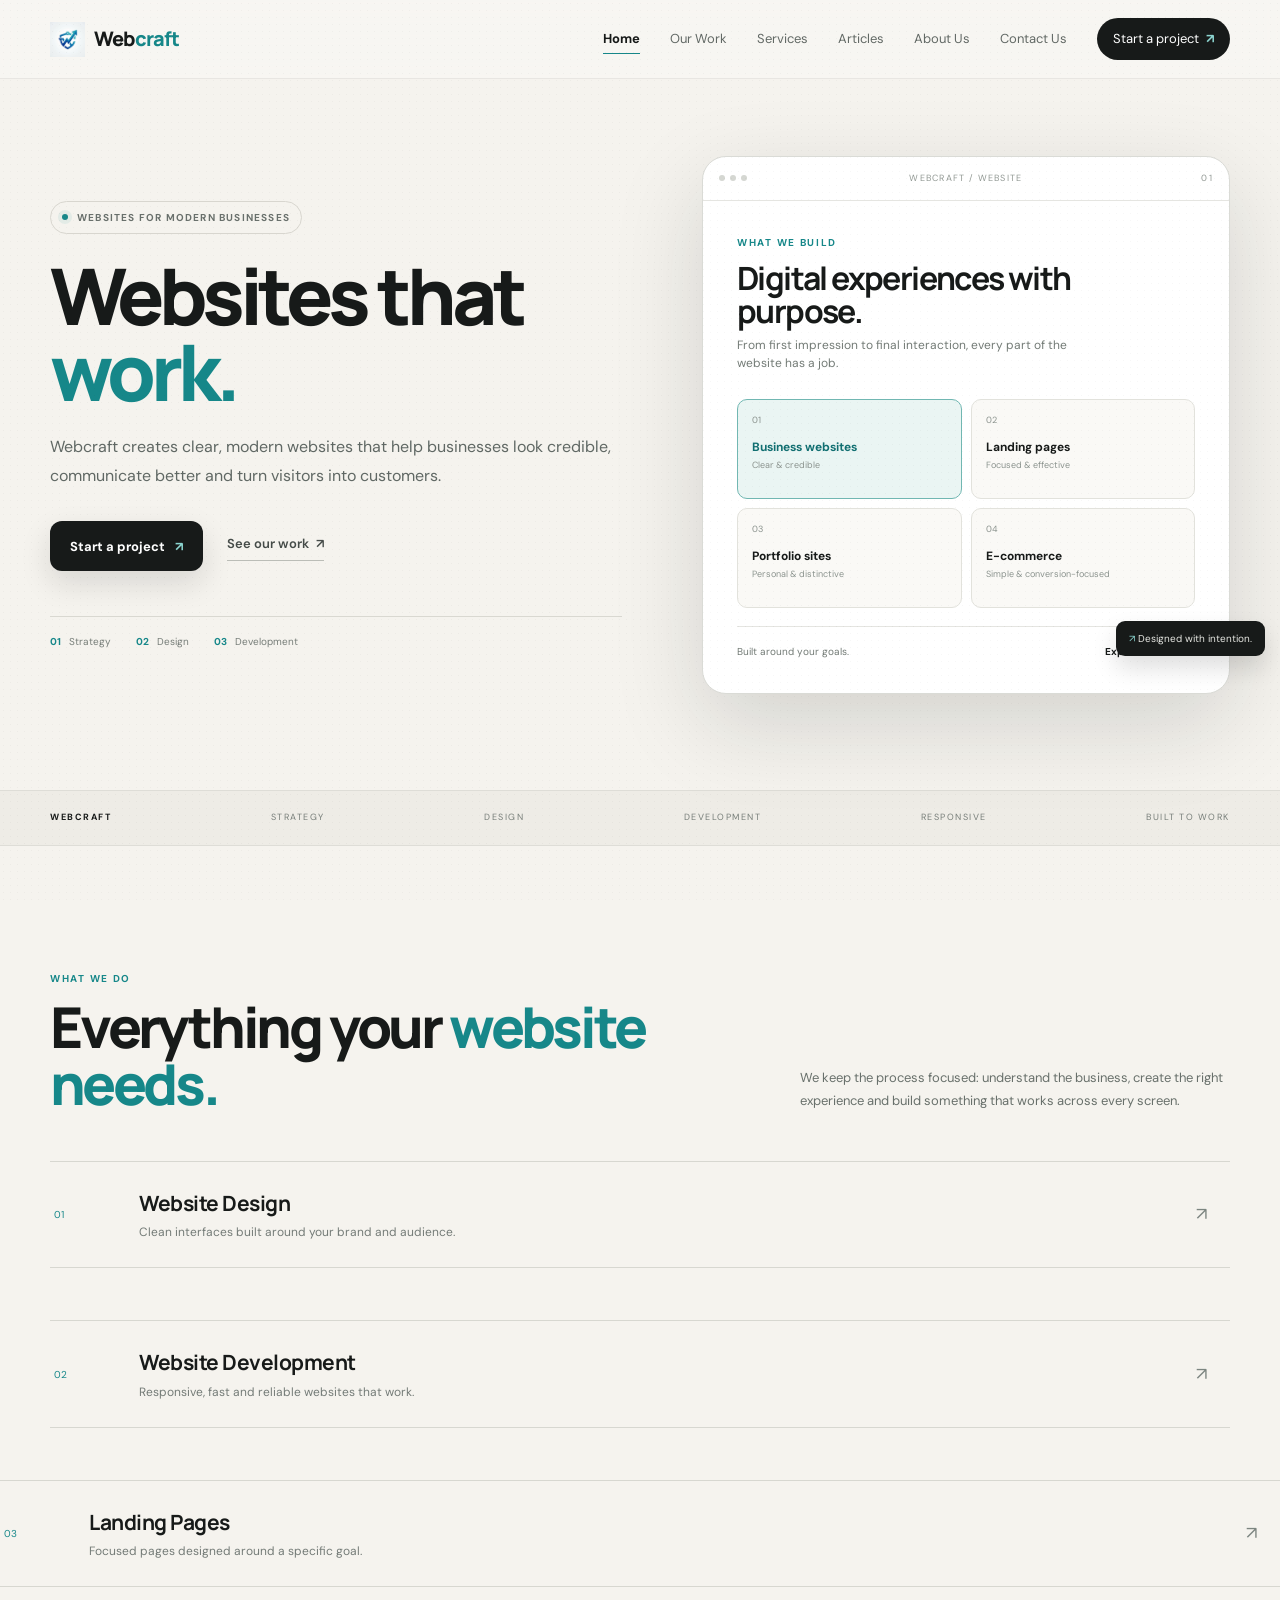
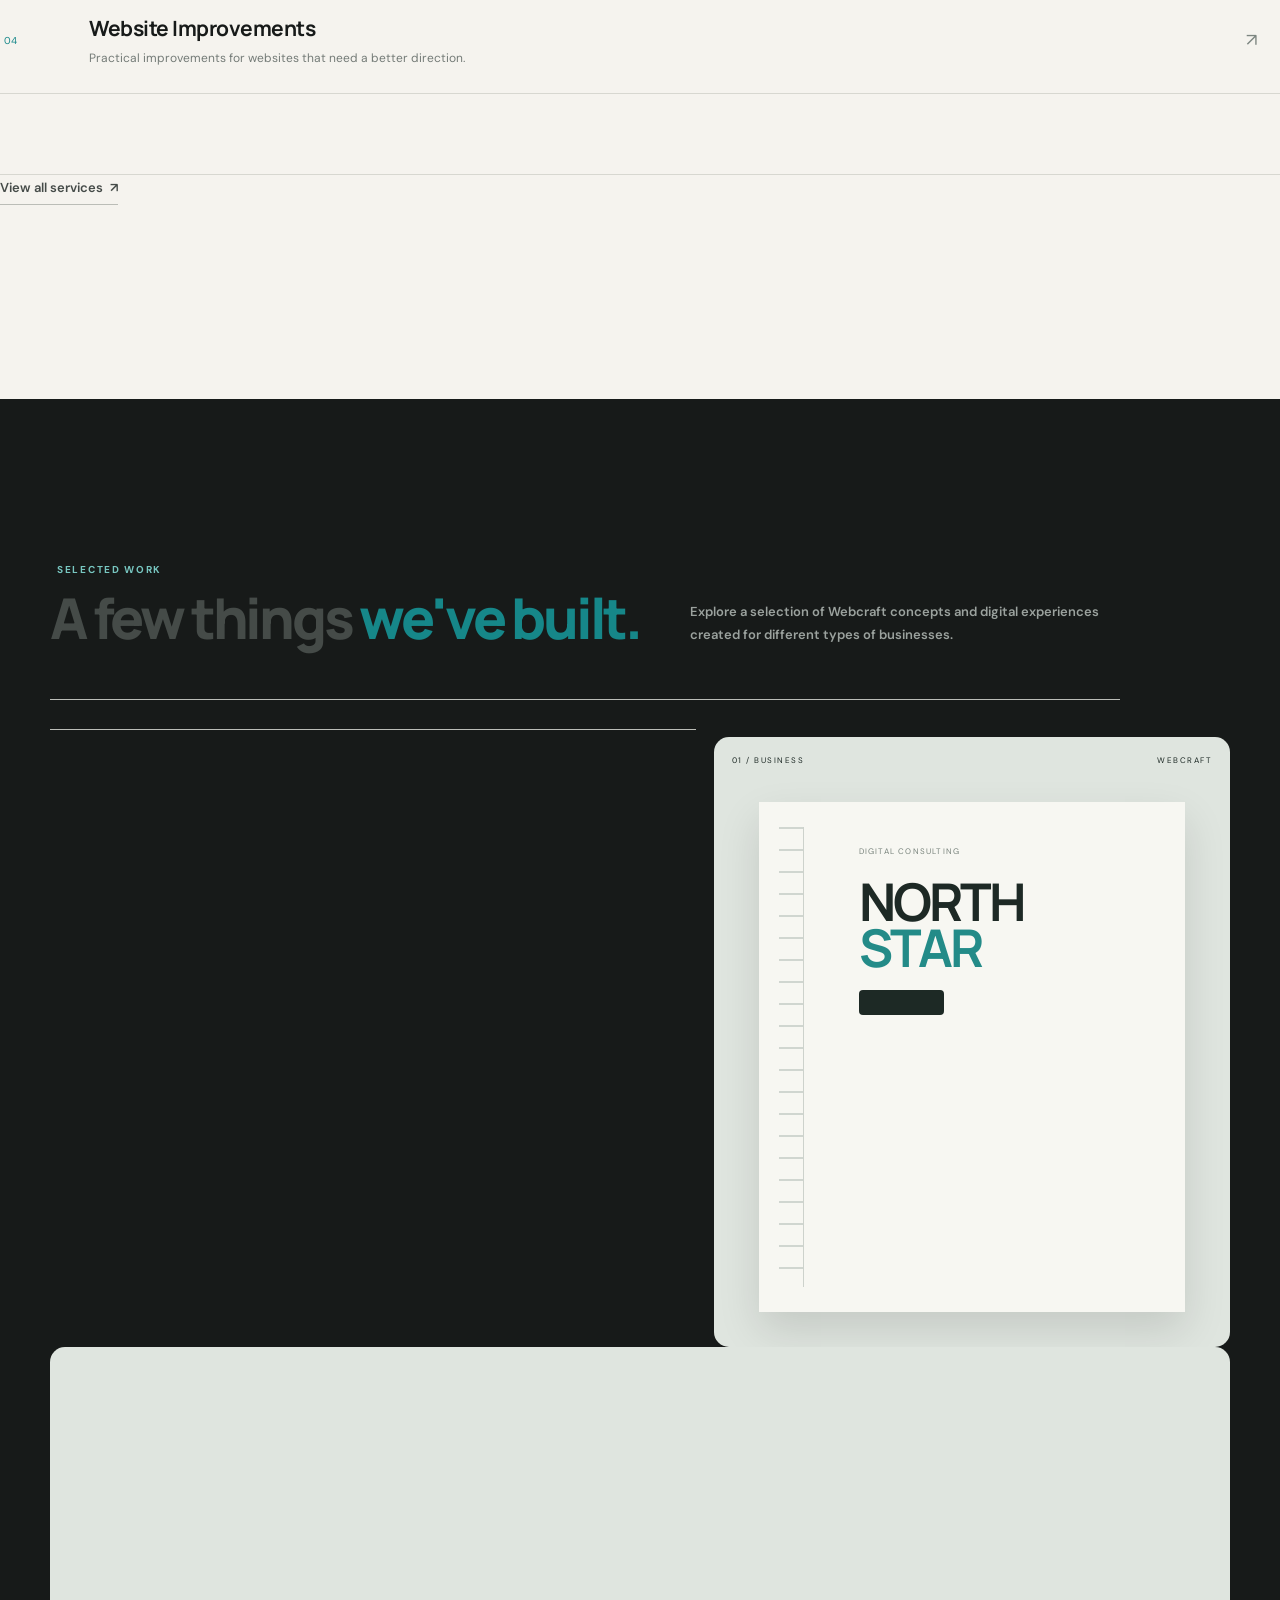
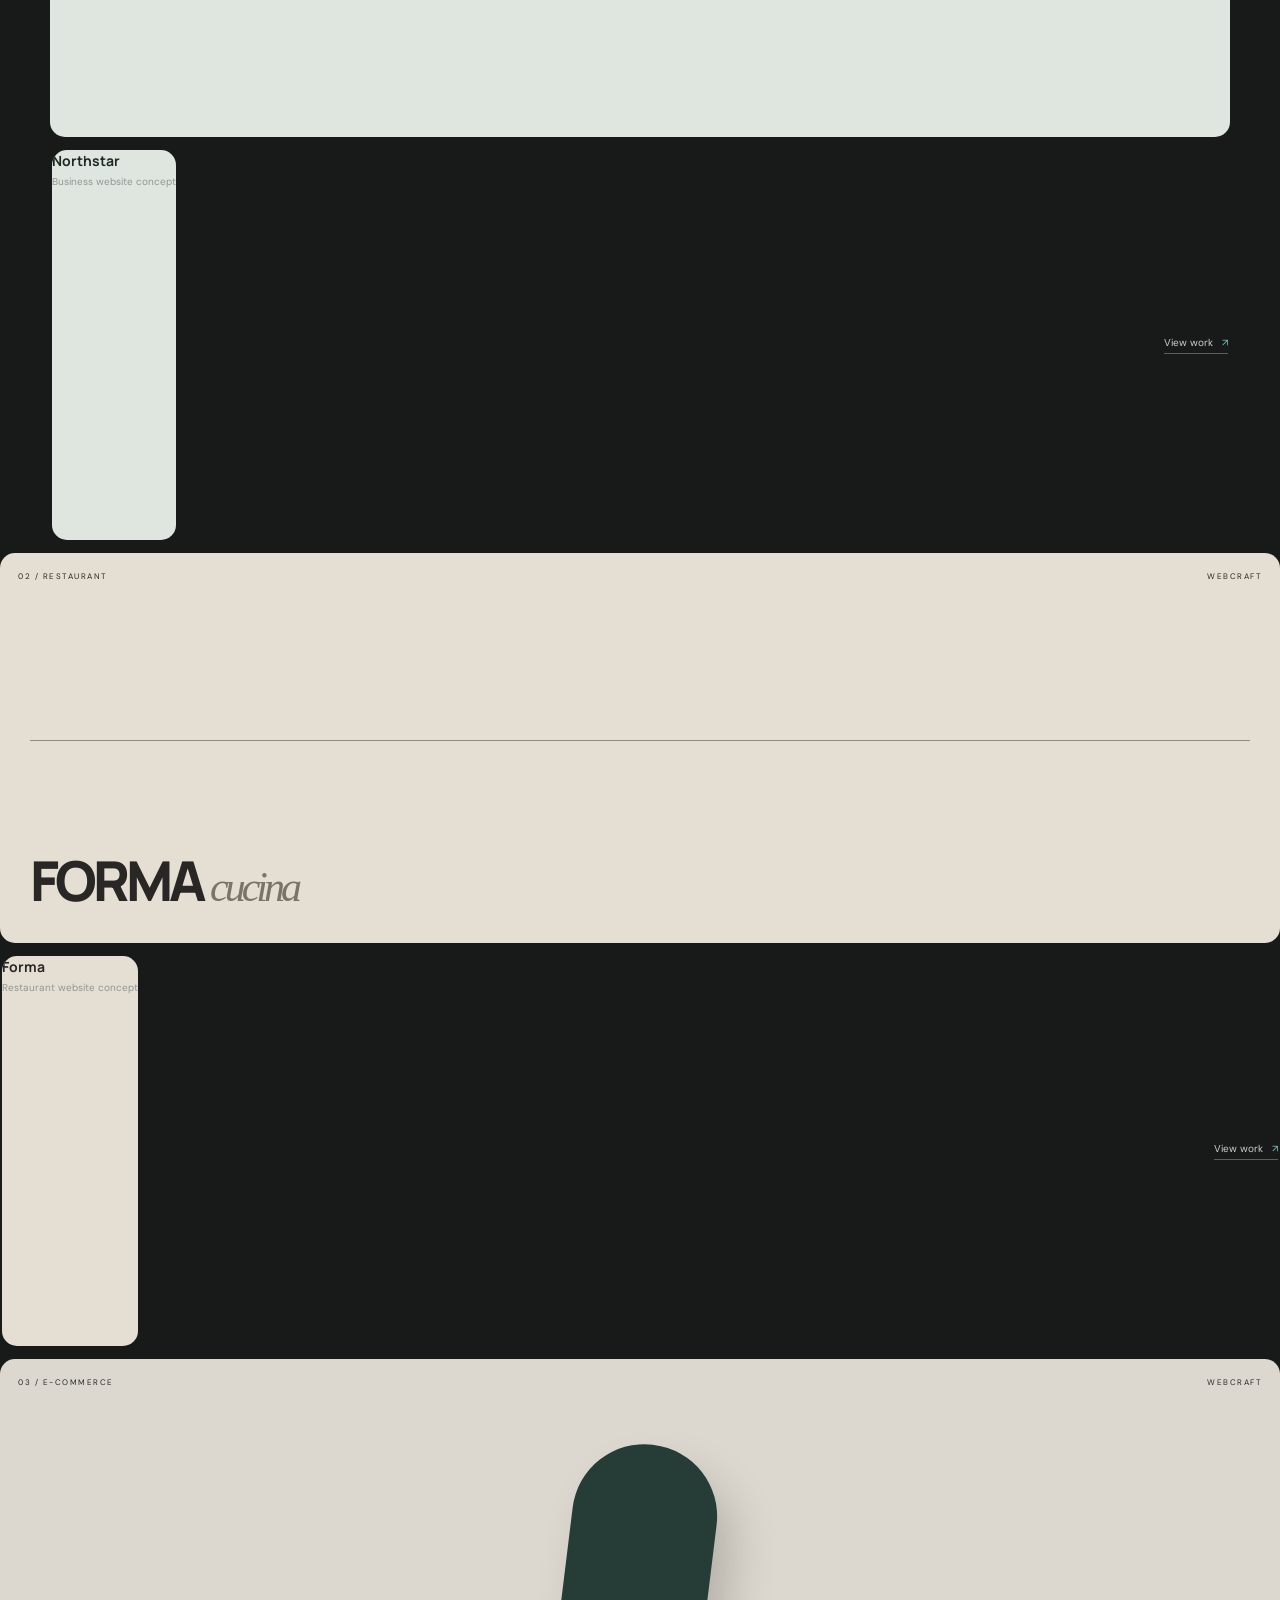
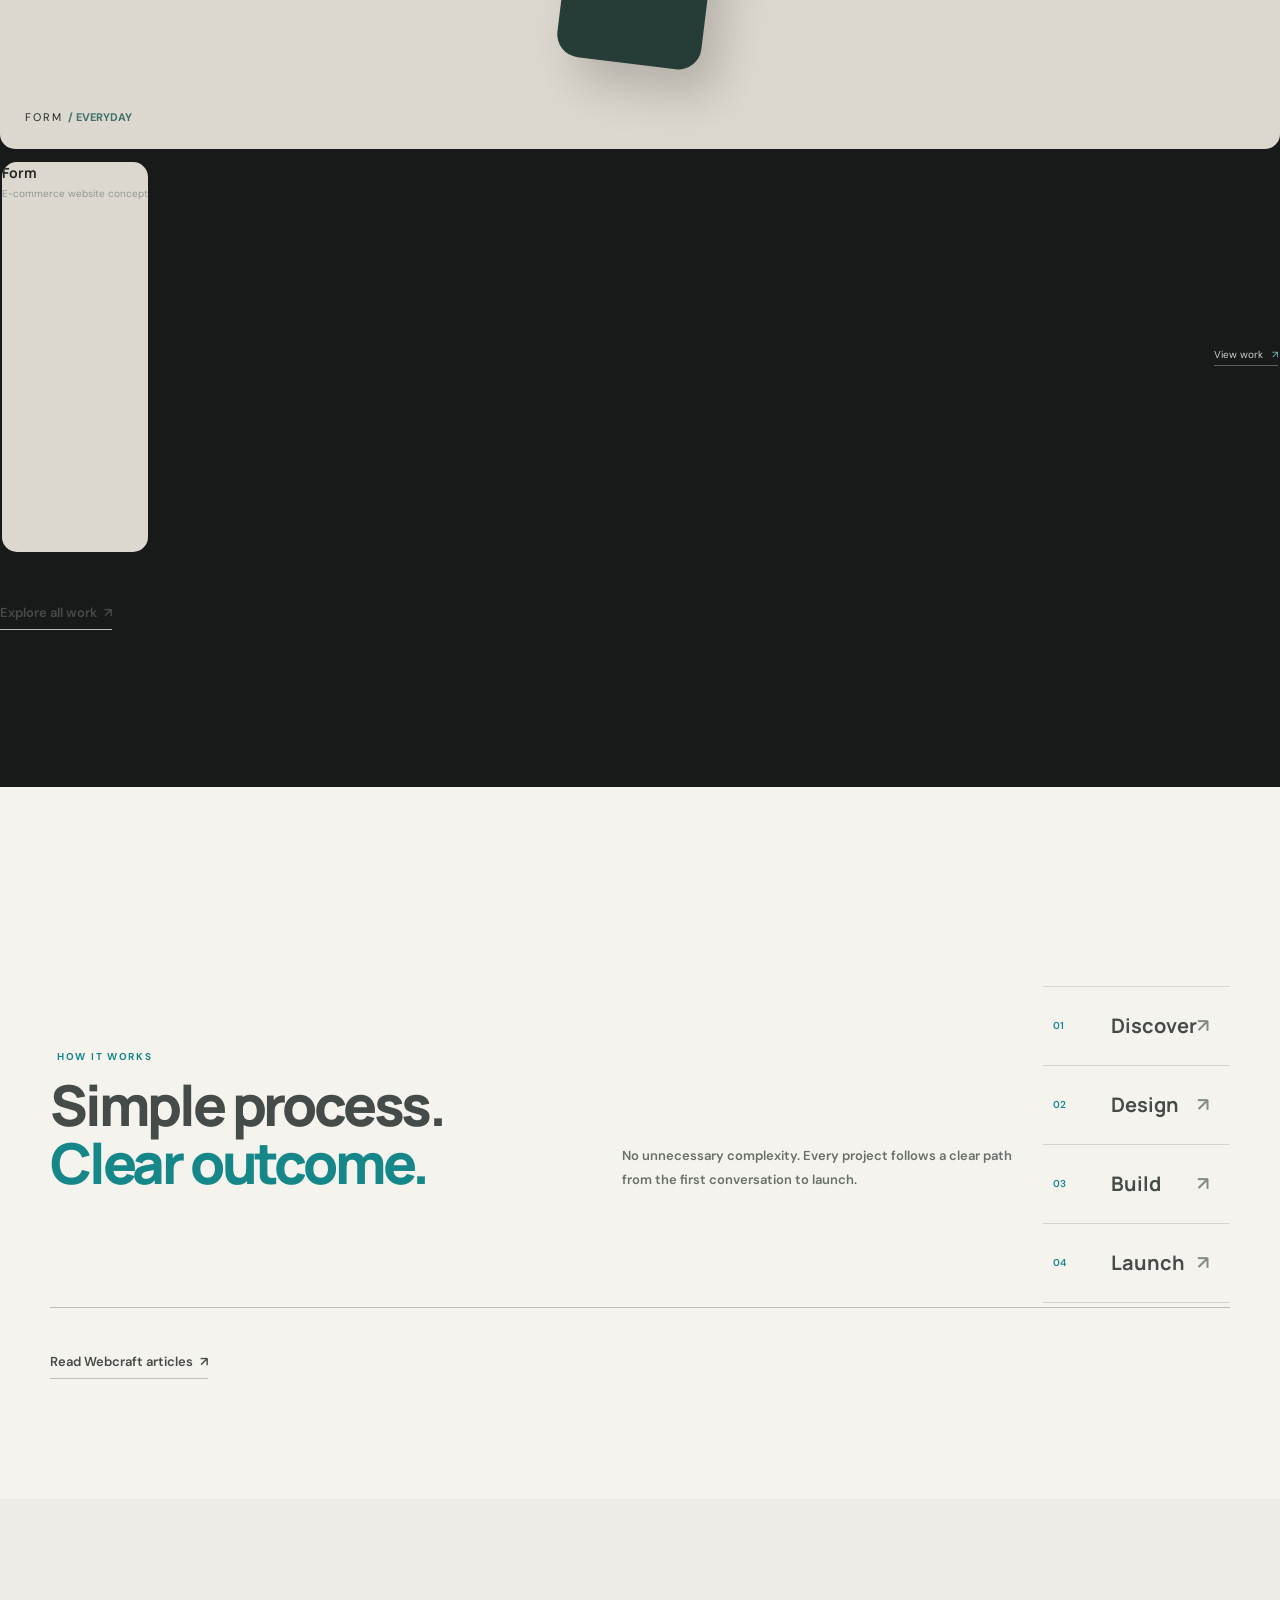
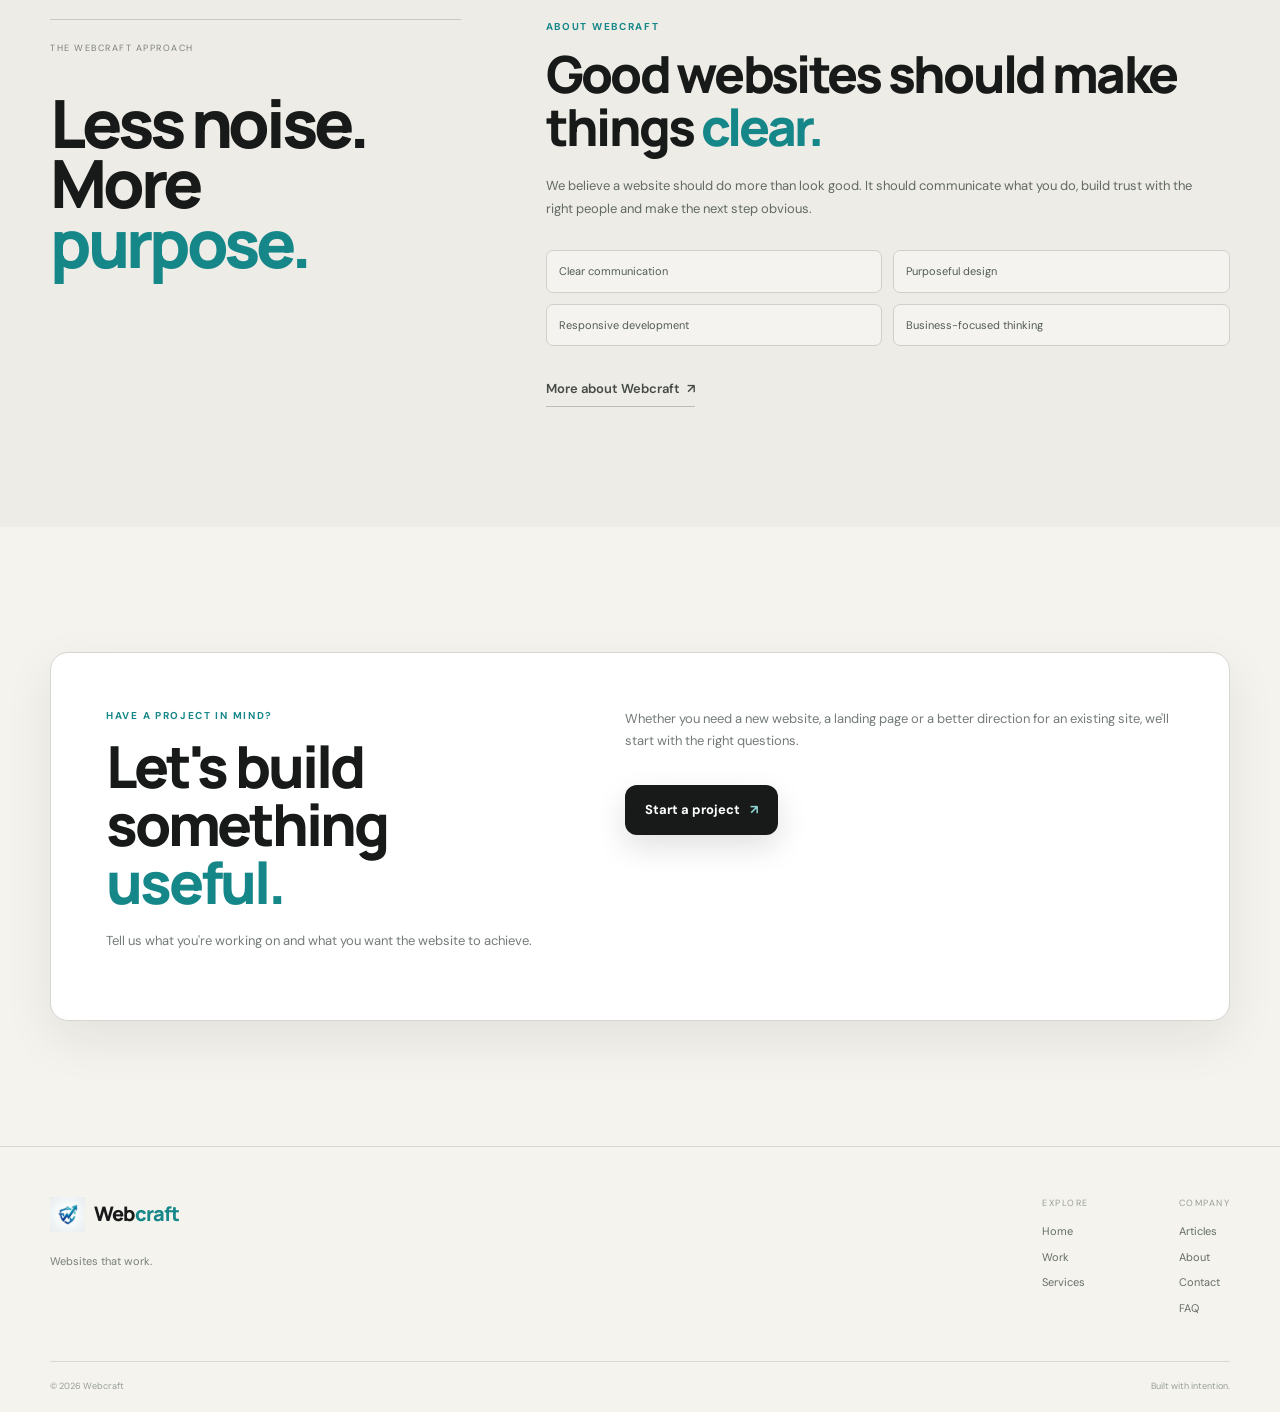
==== commit 0795ab1c: "Update Webcraft website" ====
--- a/index.html
+++ b/index.html
@@ -63,19 +63,7 @@
        NAVIGATION
   ====================================================== -->
 
-  <div class="social-strip" aria-label="Webcraft social media">
-  <div class="container social-strip-inner">
-    <span class="social-strip-label">Follow Webcraft</span>
-    <div class="social-strip-links">
-      <a data-social="instagram" href="#" target="_blank" rel="noopener noreferrer" aria-label="Webcraft on Instagram" hidden><svg viewBox="0 0 24 24" aria-hidden="true"><rect x="3" y="3" width="18" height="18" rx="5" fill="none" stroke="currentColor" stroke-width="1.8"/><circle cx="12" cy="12" r="4" fill="none" stroke="currentColor" stroke-width="1.8"/><circle cx="17.5" cy="6.5" r="1" fill="currentColor"/></svg><span>Instagram</span></a>
-      <a data-social="facebook" href="#" target="_blank" rel="noopener noreferrer" aria-label="Webcraft on Facebook" hidden><svg viewBox="0 0 24 24" aria-hidden="true"><path d="M14 21v-8h2.7l.4-3H14V8.1c0-.9.3-1.5 1.6-1.5h1.7V4c-.3 0-1.3-.1-2.5-.1-2.5 0-4.2 1.5-4.2 4.3V10H8v3h2.6v8H14Z" fill="currentColor"/></svg><span>Facebook</span></a>
-      <a data-social="x" href="#" target="_blank" rel="noopener noreferrer" aria-label="Webcraft on X" hidden><svg viewBox="0 0 24 24" aria-hidden="true"><path d="M5 4h3.7l3.6 5 4.2-5H19l-5.2 6.1L19.5 20h-3.7l-3.9-5.4L7.3 20H5l5.5-6.5L5 4Zm3.2 1.7H7.1l8.9 12.6h1.1L8.2 5.7Z" fill="currentColor"/></svg><span>X</span></a>
-      <a data-social="youtube" href="#" target="_blank" rel="noopener noreferrer" aria-label="Webcraft on YouTube" hidden><svg viewBox="0 0 24 24" aria-hidden="true"><path d="M21 8.2a2.7 2.7 0 0 0-1.9-1.9C17.4 5.8 12 5.8 12 5.8s-5.4 0-7.1.5A2.7 2.7 0 0 0 3 8.2a28 28 0 0 0-.5 3.8A28 28 0 0 0 3 15.8a2.7 2.7 0 0 0 1.9 1.9c1.7.5 7.1.5 7.1.5s5.4 0 7.1-.5a2.7 2.7 0 0 0 1.9-1.9 28 28 0 0 0 .5-3.8 28 28 0 0 0-.5-3.8ZM10.5 15V9l5 3-5 3Z" fill="currentColor"/></svg><span>YouTube</span></a>
-      <a data-social="github" href="#" target="_blank" rel="noopener noreferrer" aria-label="Webcraft on GitHub" hidden><svg viewBox="0 0 24 24" aria-hidden="true"><path d="M12 2.8a9.2 9.2 0 0 0-2.9 17.9c.5.1.7-.2.7-.5v-1.8c-2.8.6-3.4-1.2-3.4-1.2-.5-1.1-1.1-1.4-1.1-1.4-.9-.6.1-.6.1-.6 1 0 1.5 1 1.5 1 .9 1.5 2.3 1.1 2.9.8.1-.6.4-1.1.7-1.3-2.2-.2-4.5-1.1-4.5-4.8 0-1.1.4-2 1-2.7-.1-.2-.4-1.3.1-2.7 0 0 .8-.3 2.8 1a9.4 9.4 0 0 1 5 0c1.9-1.3 2.8-1 2.8-1 .5 1.4.2 2.5.1 2.7.6.7 1 1.6 1 2.7 0 3.7-2.3 4.6-4.5 4.8.4.3.7.9.7 1.8v2.7c0 .3.2.6.7.5A9.2 9.2 0 0 0 12 2.8Z" fill="currentColor"/></svg><span>GitHub</span></a>
-    </div>
-  </div>
-</div>
-<header class="nav-wrap">
+  <header class="nav-wrap">
 
     <nav class="nav container" aria-label="Main navigation">
 
@@ -95,7 +83,40 @@
       </a>
 
 
-      <div class="nav-links" id="navLinks"><a href="index.html">Home</a><a href="pages/work/work.html">Our Work</a><a href="pages/services/services.html">Services</a><a href="pages/articles/articles.html">Articles</a><a href="pages/about/about.html">About Us</a><a href="pages/contact/contact.html">Contact Us</a><a href="pages/contact/contact.html" class="nav-cta">Start a project <b>↗</b></a></div>
+      <div class="nav-links" id="navLinks">
+
+        <a href="index.html">
+          Home
+        </a>
+
+        <a href="pages/work/work.html">
+         Our Work
+        </a>
+
+        <a href="pages/services/services.html">
+          Services
+        </a>
+
+        <a href="pages/articles/articles.html">
+          Articles
+        </a>
+
+        <a href="pages/about/about.html">
+          About Us
+        </a>
+        
+        <a href="pages/contact/contact.html">
+          Contact Us
+        </a>
+
+        <a
+          href="pages/contact/contact.html"
+          class="nav-cta"
+        >
+          Start a project <b>↗</b>
+        </a>
+
+      </div>
 
 
       <button
@@ -376,7 +397,7 @@
               ↗
             </span>
 
-          </a>
+          </div>
 
 
           <a
@@ -397,7 +418,7 @@
               ↗
             </span>
 
-          </a>
+          </div>
 
 
           <a
@@ -418,7 +439,7 @@
               ↗
             </span>
 
-          </a>
+          </div>
 
 
           <a
@@ -439,7 +460,7 @@
               ↗
             </span>
 
-          </a>
+          </div>
 
         </div>
 
@@ -451,7 +472,7 @@
             class="text-link"
           >
             View all services <span>↗</span>
-          </a>
+          </div>
 
         </div>
 
@@ -529,7 +550,7 @@
 
               </div>
 
-            </a>
+            </div>
 
 
             <div class="case-info">
@@ -551,7 +572,7 @@
                 class="case-open"
               >
                 View work <span>↗</span>
-              </a>
+              </div>
 
             </div>
 
@@ -578,7 +599,7 @@
                 <i>cucina</i>
               </div>
 
-            </a>
+            </div>
 
 
             <div class="case-info">
@@ -600,7 +621,7 @@
                 class="case-open"
               >
                 View work <span>↗</span>
-              </a>
+              </div>
 
             </div>
 
@@ -627,7 +648,7 @@
                 <b> / EVERYDAY</b>
               </div>
 
-            </a>
+            </div>
 
 
             <div class="case-info">
@@ -649,7 +670,7 @@
                 class="case-open"
               >
                 View work <span>↗</span>
-              </a>
+              </div>
 
             </div>
 
@@ -665,7 +686,7 @@
             class="text-link"
           >
             Explore all work <span>↗</span>
-          </a>
+          </div>
 
         </div>
 
@@ -707,10 +728,7 @@
 
         <div class="process">
 
-          <a
-            href="pages/articles/articles.html"
-            class="process-item"
-          >
+          <div class="process-item">
 
             <div class="process-row">
               <span>01</span>
@@ -722,13 +740,10 @@
               <i>↗</i>
             </div>
 
-          </a>
-
-
-          <a
-            href="pages/articles/articles.html"
-            class="process-item"
-          >
+          </div>
+
+
+          <div class="process-item">
 
             <div class="process-row">
               <span>02</span>
@@ -740,13 +755,10 @@
               <i>↗</i>
             </div>
 
-          </a>
-
-
-          <a
-            href="pages/articles/articles.html"
-            class="process-item"
-          >
+          </div>
+
+
+          <div class="process-item">
 
             <div class="process-row">
               <span>03</span>
@@ -758,13 +770,10 @@
               <i>↗</i>
             </div>
 
-          </a>
-
-
-          <a
-            href="pages/articles/articles.html"
-            class="process-item"
-          >
+          </div>
+
+
+          <div class="process-item">
 
             <div class="process-row">
               <span>04</span>
@@ -776,7 +785,7 @@
               <i>↗</i>
             </div>
 
-          </a>
+          </div>
 
         </div>
 
@@ -787,7 +796,7 @@
             href="pages/articles/articles.html"
             class="text-link"
           >
-            See the full process <span>↗</span>
+            Read Webcraft articles <span>↗</span>
           </a>
 
         </div>
@@ -1011,7 +1020,7 @@
             </span>
 
             <a href="pages/articles/articles.html">
-              Process
+              Articles
             </a>
 
             <a href="pages/about/about.html">
@@ -1054,7 +1063,7 @@
        SCRIPT
   ====================================================== -->
 
-  <script src="js/social-links.js"></script><script src="js/main.js"></script>
+  <script src="js/main.js"></script>
   <script src="js/pages.js"></script>
    <!-- Cloudflare Web Analytics --><script type='module' src='https://static.cloudflareinsights.com/beacon.min.js' data-cf-beacon='{"token": "63a4262f47704f2aa8d74ef2e0de4230"}'></script><!-- End Cloudflare Web Analytics -->
 
--- a/css/styles.css
+++ b/css/styles.css
@@ -2288,14 +2288,3 @@
   html { scroll-behavior: auto; }
   *, *::before, *::after { animation-duration: .01ms !important; animation-iteration-count: 1 !important; transition-duration: .01ms !important; }
 }
-
-
-/* Global social strip — uses the existing Webcraft visual system */
-.social-strip{background:var(--ink);color:#fff;border-bottom:1px solid rgba(255,255,255,.08);}
-.social-strip-inner{min-height:40px;display:flex;align-items:center;justify-content:flex-end;gap:18px;}
-.social-strip-label{font-size:10px;font-weight:700;letter-spacing:1.4px;text-transform:uppercase;opacity:.65;}
-.social-strip-links{display:flex;align-items:center;gap:12px;}
-.social-strip-links a{display:inline-flex;align-items:center;gap:6px;color:#fff;text-decoration:none;font-size:11px;font-weight:600;opacity:.82;transition:opacity .2s ease,color .2s ease;}
-.social-strip-links a:hover{opacity:1;color:var(--accent-light);}
-.social-strip-links svg{width:15px;height:15px;flex:none;}
-@media(max-width:640px){.social-strip-inner{justify-content:center;min-height:38px;}.social-strip-label{display:none;}.social-strip-links{gap:14px}.social-strip-links a span{display:none}.social-strip-links svg{width:17px;height:17px;}}
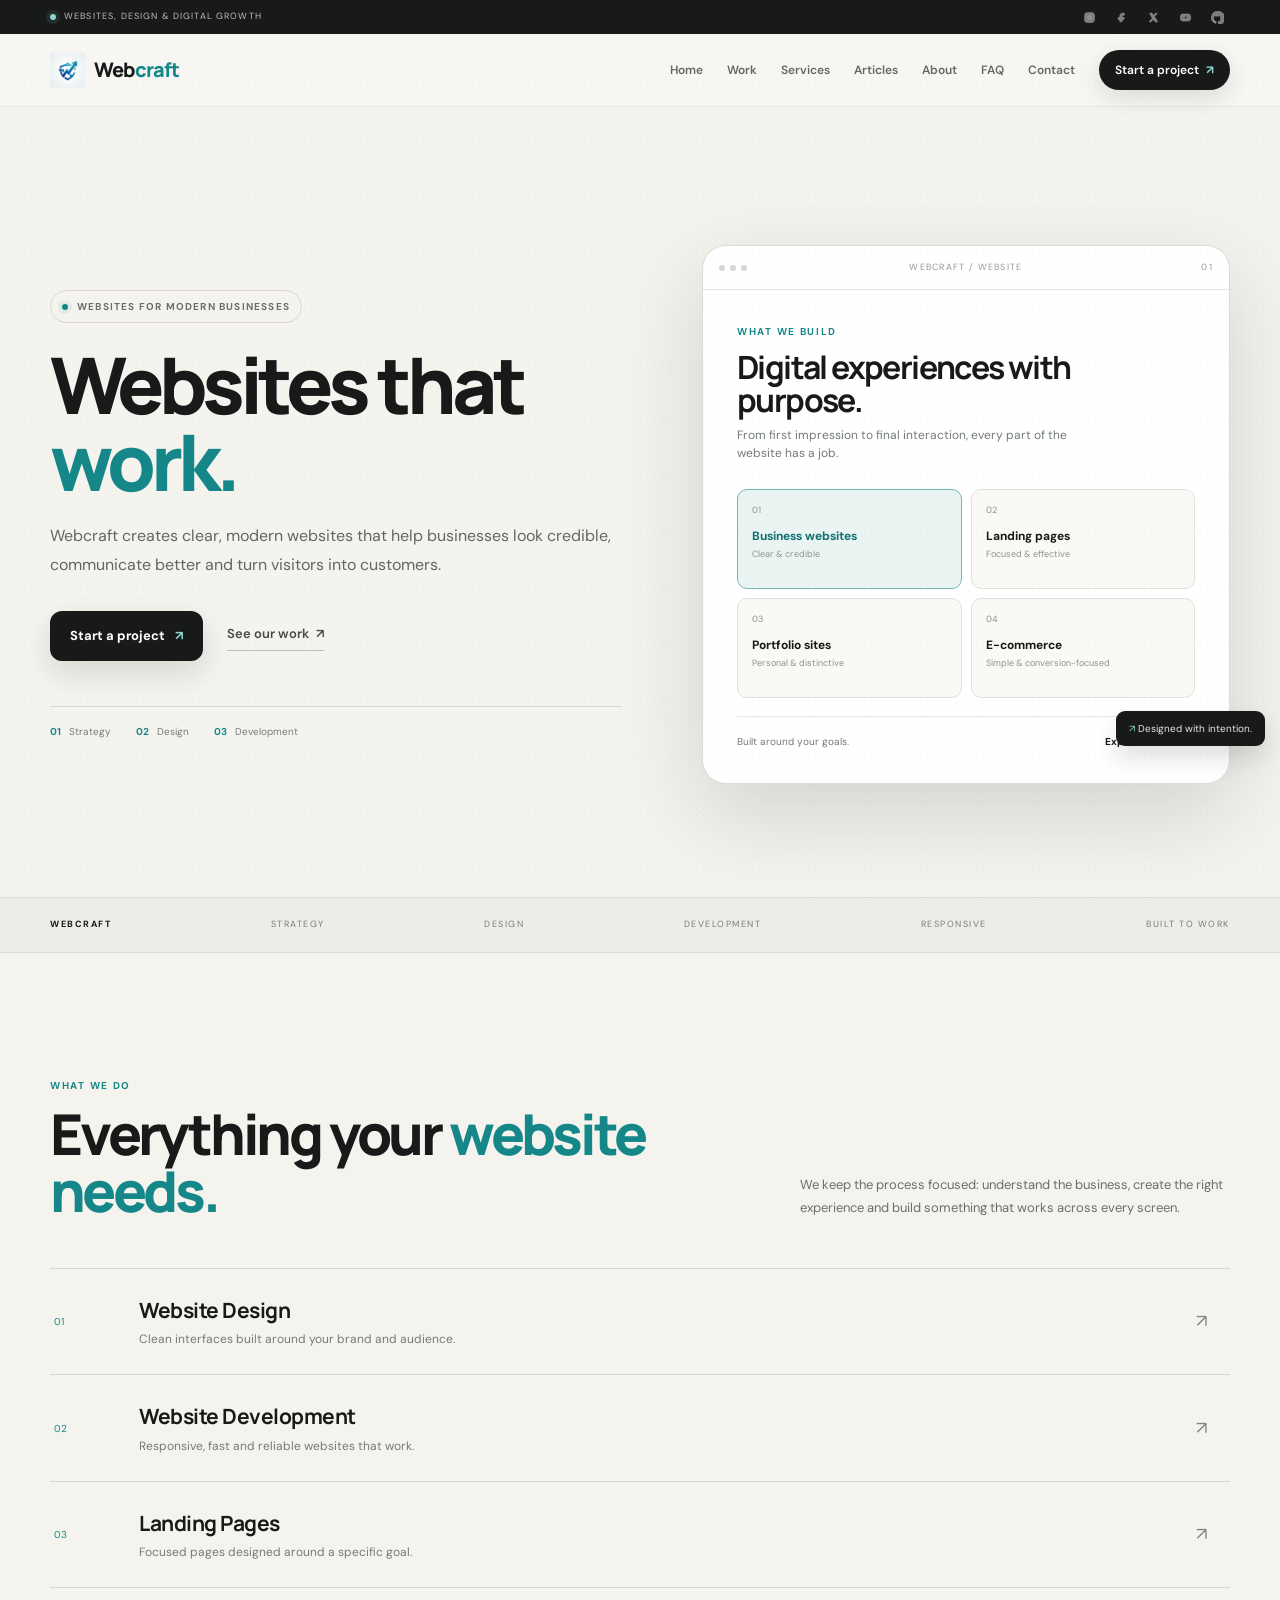
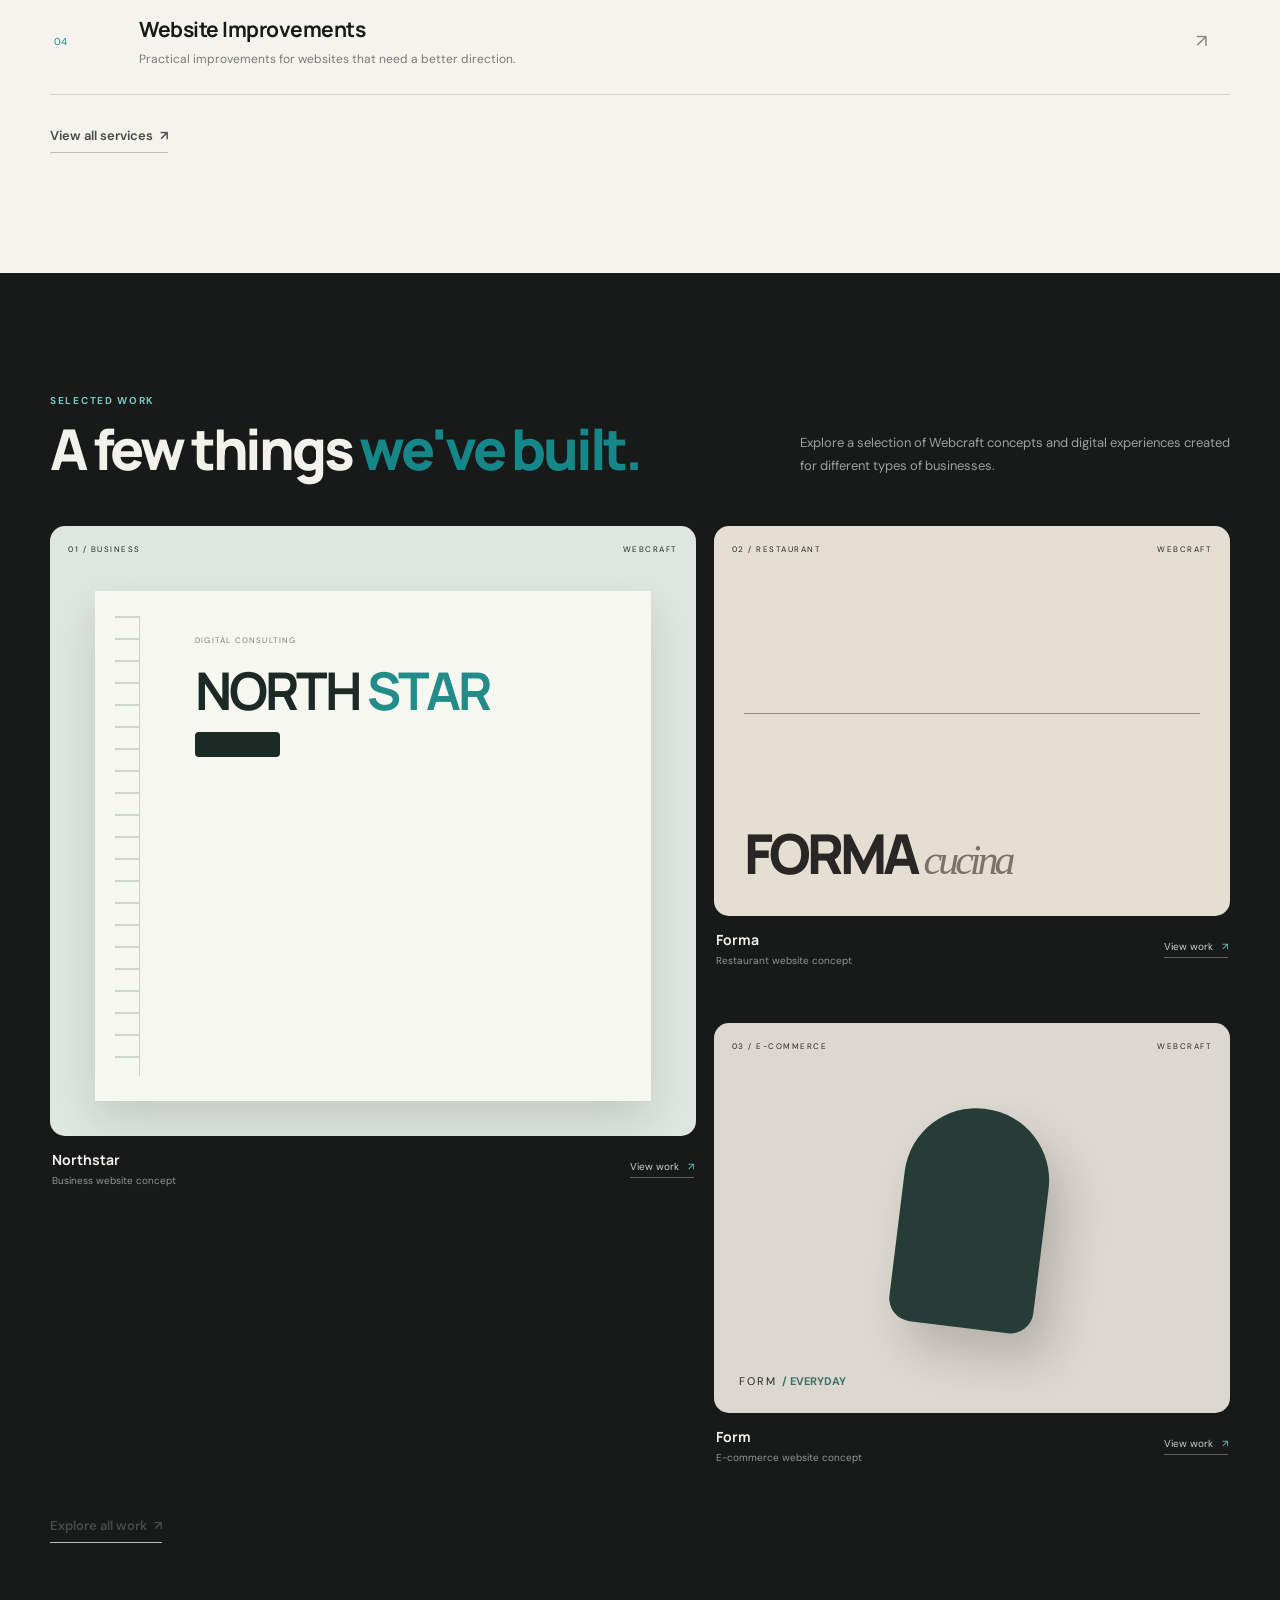
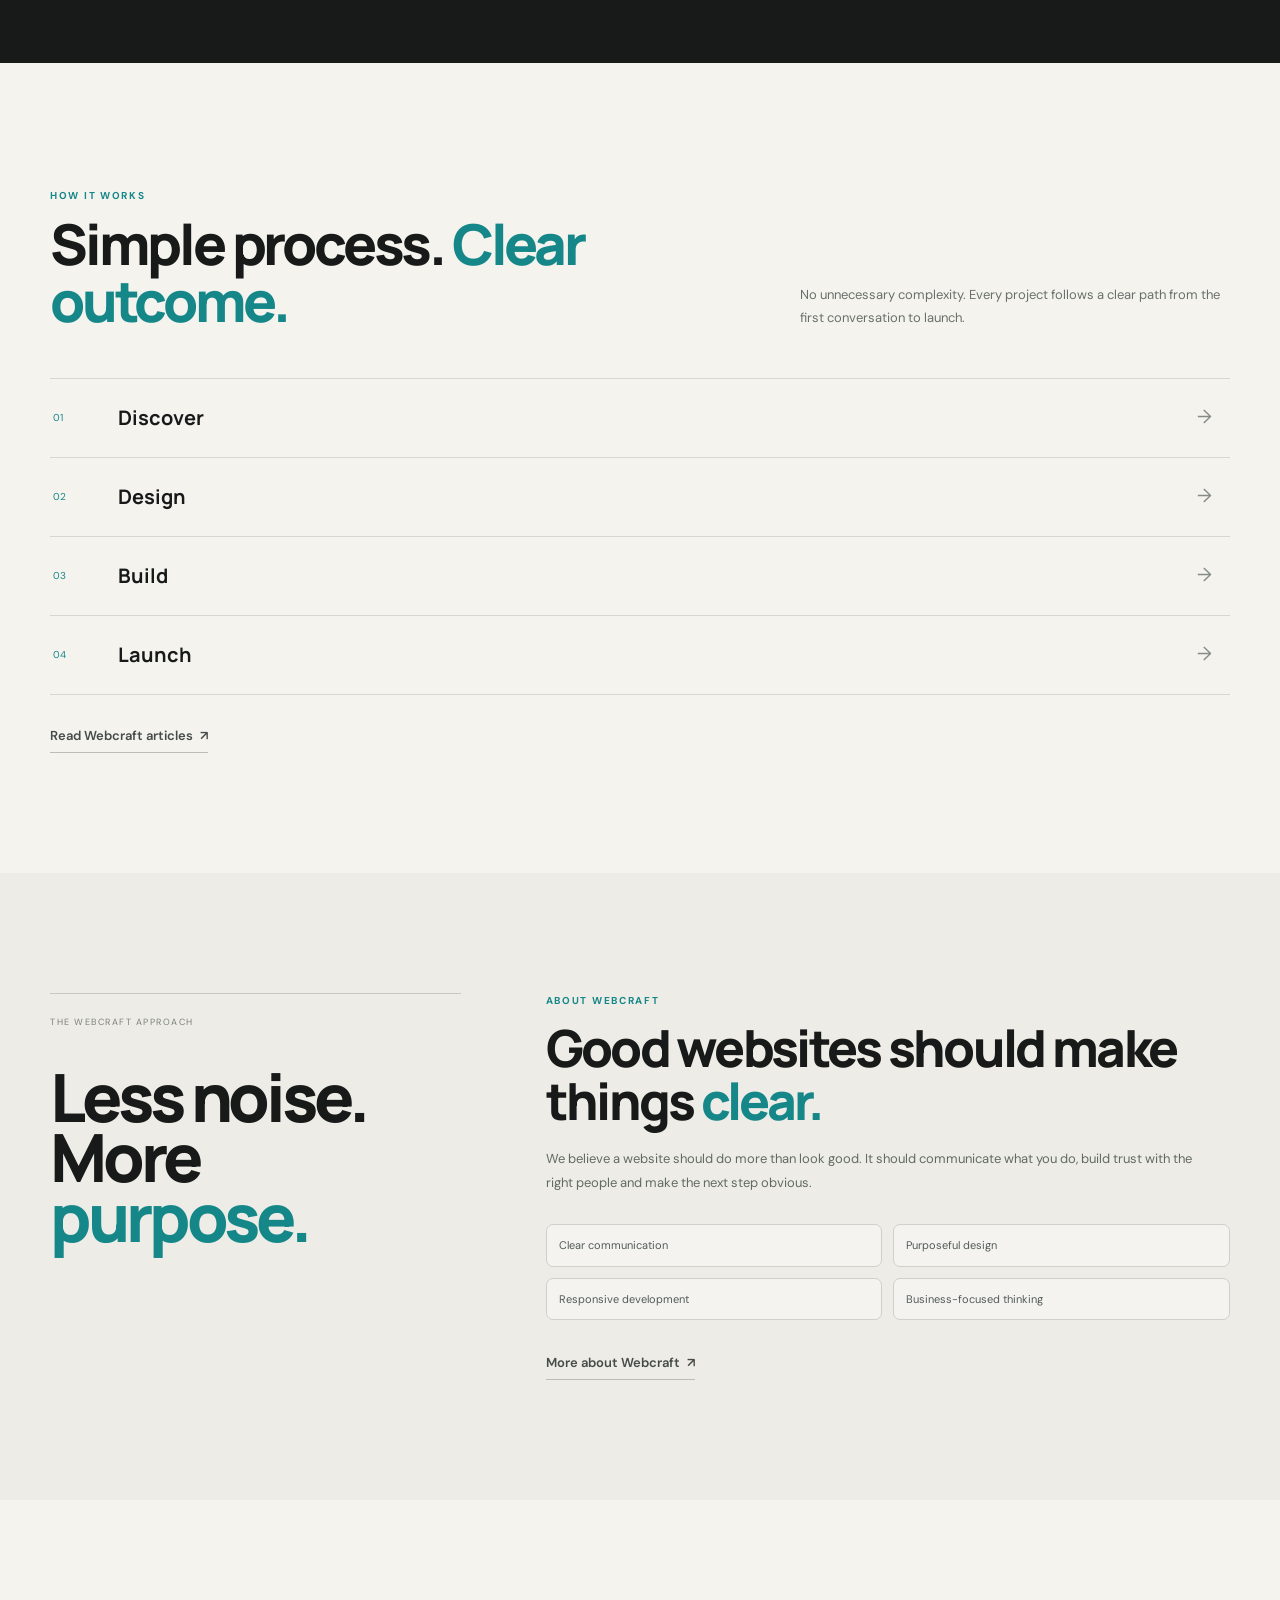
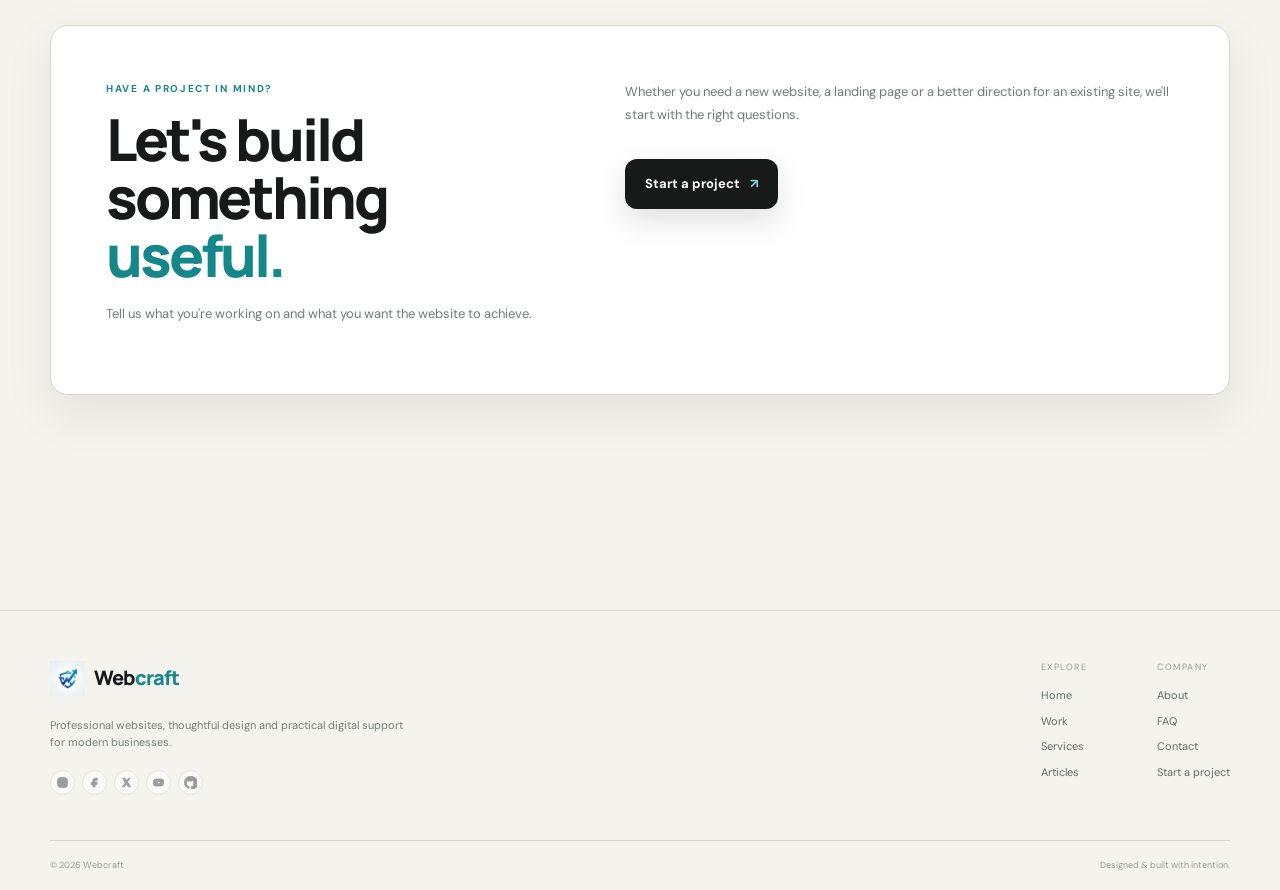
==== commit 9aa38d20: "Update Webcraft website" ====
--- a/index.html
+++ b/index.html
@@ -1,10 +1,10 @@
 <!DOCTYPE html>
+
 <html lang="en">
-
 <head>
-  <meta charset="UTF-8">
-  <!-- Google tag (gtag.js) -->
-<script async src="https://www.googletagmanager.com/gtag/js?id=G-W0EY0KVNQ7"></script>
+<meta charset="utf-8"/>
+<!-- Google tag (gtag.js) -->
+<script async="" src="https://www.googletagmanager.com/gtag/js?id=G-W0EY0KVNQ7"></script>
 <script>
   window.dataLayer = window.dataLayer || [];
   function gtag(){dataLayer.push(arguments);}
@@ -12,1061 +12,567 @@
 
   gtag('config', 'G-W0EY0KVNQ7');
 </script>
-
-  <meta
-    name="viewport"
-    content="width=device-width, initial-scale=1.0"
-  >
-
-  <meta name="author" content="Webcraft">
-  <meta name="description" content="Webcraft designs and develops modern, responsive websites for businesses, brands and professionals — from business websites and landing pages to ongoing improvements.">
-
-  <meta name="theme-color" content="#f5f3ee">
-  <meta property="og:title" content="Web Design & Website Development Agency | Webcraft">
-  <meta property="og:description" content="Modern, responsive websites designed and built to help businesses look credible, communicate clearly and grow online.">
-  <meta property="og:type" content="website">
-  <title>Web Design & Website Development Agency | Webcraft</title>
-
-  <!-- Fonts -->
-  <link rel="preconnect" href="https://fonts.googleapis.com">
-  <link rel="preconnect" href="https://fonts.gstatic.com" crossorigin>
-
-  <link
-    href="https://fonts.googleapis.com/css2?family=DM+Sans:wght@400;500;600;700&family=Manrope:wght@500;600;700;800&display=swap"
-    rel="stylesheet"
-  >
-
-  <!-- Main stylesheet -->
-  <link
-    rel="stylesheet"
-    href="css/styles.css"
-  >
-  <link rel="icon" type="image/png" href="assets/logo/favicon.png">
-  <link rel="canonical" href="https://webcraftboys.github.io/">
-  <meta name="robots" content="index,follow,max-image-preview:large">
-  <meta property="og:url" content="https://webcraftboys.github.io/">
-  <meta property="og:site_name" content="Webcraft">
-  <meta property="og:locale" content="en_US">
-  <meta property="og:image" content="https://webcraftboys.github.io/assets/logo/logo.webp">
-  <meta name="twitter:card" content="summary_large_image">
-  <meta name="twitter:title" content="Web Design & Website Development Agency | Webcraft">
-  <meta name="twitter:description" content="Modern, responsive websites designed and built to help businesses look credible, communicate clearly and grow online.">
-
-  <script type="application/ld+json">{"@context":"https://schema.org","@type":"ProfessionalService","name":"Webcraft","url":"https://webcraftboys.github.io/","description":"Web design and website development for businesses, brands and professionals.","logo":"https://webcraftboys.github.io/assets/logo/logo.webp","email":"webcraft.devwork@gmail.com","areaServed":"Worldwide","serviceType":["Website Design","Website Development","Business Websites","Landing Pages","Website Improvements","Website Maintenance","Website Management","SEO"]}</script>
-</head>
-
+<meta content="width=device-width, initial-scale=1.0" name="viewport"/>
+<meta content="Webcraft" name="author"/>
+<meta content="Webcraft designs and develops modern, responsive websites for businesses, brands and professionals — with design, development, maintenance, management and SEO support." name="description"/>
+<meta content="#f5f3ee" name="theme-color"/>
+<meta content="Webcraft | Professional Website Design &amp; Development" property="og:title"/>
+<meta content="Webcraft designs and develops modern, responsive websites for businesses, brands and professionals — with design, development, maintenance, management and SEO support." property="og:description"/>
+<meta content="website" property="og:type"/>
+<title>Webcraft | Professional Website Design &amp; Development</title>
+<!-- Fonts -->
+<link href="https://fonts.googleapis.com" rel="preconnect"/>
+<link crossorigin="" href="https://fonts.gstatic.com" rel="preconnect"/>
+<link href="https://fonts.googleapis.com/css2?family=DM+Sans:wght@400;500;600;700&amp;family=Manrope:wght@500;600;700;800&amp;display=swap" rel="stylesheet"/>
+<!-- Main stylesheet -->
+<link href="css/styles.css" rel="stylesheet"/>
+<link href="assets/logo/favicon.png" rel="icon" type="image/png"/>
+<link href="https://webcraftboys.github.io/" rel="canonical"/>
+<meta content="index,follow,max-image-preview:large" name="robots"/>
+<meta content="https://webcraftboys.github.io/" property="og:url"/>
+<meta content="Webcraft" property="og:site_name"/>
+<meta content="en_US" property="og:locale"/>
+<meta content="https://webcraftboys.github.io/assets/logo/logo.webp" property="og:image"/>
+<meta content="summary_large_image" name="twitter:card"/>
+<meta content="Webcraft | Professional Website Design &amp; Development" name="twitter:title"/>
+<meta content="Webcraft designs and develops modern, responsive websites for businesses, brands and professionals — with design, development, maintenance, management and SEO support." name="twitter:description"/>
+<script type="application/ld+json">{"@context":"https://schema.org","@type":"ProfessionalService","name":"Webcraft","url":"https://webcraftboys.github.io/","description":"Web design and website development for businesses, brands and professionals.","logo":"https://webcraftboys.github.io/assets/logo/logo.webp","email":"webcraft.devwork@gmail.com","areaServed":"Worldwide","serviceType":["Website Design","Website Development","Business Websites","Landing Pages","Website Improvements","Website Maintenance"]}</script>
+<meta content="https://webcraftboys.github.io/assets/logo/logo.webp" name="twitter:image"/><script type="application/ld+json">{"@context":"https://schema.org","@graph":[{"@type":"WebSite","name":"Webcraft","url":"https://webcraftboys.github.io/","description":"Professional website design, development, maintenance, management and SEO support for businesses."},{"@type":"Organization","name":"Webcraft","url":"https://webcraftboys.github.io/","logo":"https://webcraftboys.github.io/assets/logo/logo.webp","email":"webcraft.devwork@gmail.com","sameAs":[]}]}</script></head>
 <body>
-
-  <a class="skip-link" href="#main-content">Skip to content</a>
-
-  <!-- =====================================================
+<a class="skip-link" href="#main-content">Skip to content</a>
+<!-- =====================================================
        NAVIGATION
   ====================================================== -->
-
-  <header class="nav-wrap">
-
-    <nav class="nav container" aria-label="Main navigation">
-
-      <a
-        href="index.html"
-        class="brand"
-        aria-label="Webcraft home"
-      >
-        <img
-          src="assets/logo/logo.webp" width="320" height="320" decoding="async"
-          alt=""
-        >
-
-        <span>
-          Web<span>craft</span>
-        </span>
-      </a>
-
-
-      <div class="nav-links" id="navLinks">
-
-        <a href="index.html">
-          Home
-        </a>
-
-        <a href="pages/work/work.html">
-         Our Work
-        </a>
-
-        <a href="pages/services/services.html">
-          Services
-        </a>
-
-        <a href="pages/articles/articles.html">
-          Articles
-        </a>
-
-        <a href="pages/about/about.html">
-          About Us
-        </a>
-        
-        <a href="pages/contact/contact.html">
-          Contact Us
-        </a>
-
-        <a
-          href="pages/contact/contact.html"
-          class="nav-cta"
-        >
-          Start a project <b>↗</b>
-        </a>
-
-      </div>
-
-
-      <button
-        class="menu-toggle"
-        type="button"
-        aria-label="Open navigation"
-        aria-expanded="false"
-        aria-controls="navLinks"
-      >
-        <span></span>
-        <span></span>
-        <span></span>
-      </button>
-
-    </nav>
-
-  </header>
-
-
-  <!-- =====================================================
+<header class="site-header">
+<div class="utility-bar">
+<div class="container utility-inner">
+<span class="utility-note"><span class="utility-dot"></span> Websites, design &amp; digital growth</span>
+<div aria-label="Webcraft social media" class="social-links"><a aria-label="Instagram" class="social-icon" data-social="instagram" href="#" rel="noopener noreferrer" target="_blank"><svg aria-hidden="true" viewbox="0 0 24 24"><rect height="18" rx="5" width="18" x="3" y="3"></rect><circle cx="12" cy="12" r="4"></circle><circle class="fill" cx="17.5" cy="6.5" r="1"></circle></svg></a><a aria-label="Facebook" class="social-icon" data-social="facebook" href="#" rel="noopener noreferrer" target="_blank"><svg aria-hidden="true" viewbox="0 0 24 24"><path d="M14 8h3V4h-3c-3.3 0-5 1.9-5 5v3H6v4h3v4h4v-4h3.2l.8-4H13V9c0-.7.3-1 1-1Z"></path></svg></a><a aria-label="X" class="social-icon" data-social="x" href="#" rel="noopener noreferrer" target="_blank"><svg aria-hidden="true" viewbox="0 0 24 24"><path d="M5 4h4.1l3.1 4.4L15.8 4H19l-5.3 6.1L19.4 20h-4.1l-3.5-5-4.3 5H4.2l5.5-6.4L5 4Zm2.5 1.8 8.8 12.4h.9L8.4 5.8h-.9Z"></path></svg></a><a aria-label="Youtube" class="social-icon" data-social="youtube" href="#" rel="noopener noreferrer" target="_blank"><svg aria-hidden="true" viewbox="0 0 24 24"><path d="M21 8.1a2.8 2.8 0 0 0-2-2C17.2 5.6 12 5.6 12 5.6s-5.2 0-7 .5a2.8 2.8 0 0 0-2 2C2.5 9.9 2.5 12 2.5 12s0 2.1.5 3.9a2.8 2.8 0 0 0 2 2c1.8.5 7 .5 7 .5s5.2 0 7-.5a2.8 2.8 0 0 0 2-2c.5-1.8.5-3.9.5-3.9s0-2.1-.5-3.9ZM10 15.6V8.4l6 3.6-6 3.6Z"></path></svg></a><a aria-label="Github" class="social-icon" data-social="github" href="#" rel="noopener noreferrer" target="_blank"><svg aria-hidden="true" viewbox="0 0 24 24"><path d="M12 .8a11.2 11.2 0 0 0-3.5 21.8c.6.1.8-.3.8-.6v-2.1c-3.1.7-3.8-1.3-3.8-1.3-.5-1.3-1.2-1.6-1.2-1.6-1-.7.1-.7.1-.7 1.1.1 1.7 1.1 1.7 1.1 1 .1.8 2 .8 2 0 1.6 1 1.9 1.9 1.9.1-.7.4-1.2.7-1.5-2.5-.3-5.1-1.2-5.1-5.5 0-1.2.4-2.2 1.1-3-.1-.3-.5-1.4.1-2.9 0 0 .9-.3 3 1.1a10.4 10.4 0 0 1 5.4 0c2.1-1.4 3-1.1 3-1.1.6 1.5.2 2.6.1 2.9.7.8 1.1 1.8 1.1 3 0 4.3-2.6 5.2-5.1 5.5.4.3.7 1 .7 2v3c0 .3.2.7.8.6A11.2 11.2 0 0 0 12 .8Z"></path></svg></a></div>
+</div>
+</div>
+<div class="nav-wrap">
+<nav aria-label="Main navigation" class="nav container">
+<a aria-label="Webcraft home" class="brand" href="/">
+<img alt="Webcraft" decoding="async" height="35" src="/assets/logo/logo.webp" width="35"/>
+<span>Web<span>craft</span></span>
+</a>
+<div class="nav-links" id="navLinks">
+<a href="/">Home</a>
+<a href="/pages/work/work.html">Work</a>
+<a href="/pages/services/services.html">Services</a>
+<a href="/pages/articles/articles.html">Articles</a>
+<a href="/pages/about/about.html">About</a>
+<a href="/pages/faq/faq.html">FAQ</a>
+<a href="/pages/contact/contact.html">Contact</a>
+<a class="nav-cta" href="/pages/contact/contact.html">Start a project <b>↗</b></a>
+</div>
+<button aria-controls="navLinks" aria-expanded="false" aria-label="Open navigation" class="menu-toggle" type="button">
+<span></span><span></span><span></span>
+</button>
+</nav>
+</div>
+</header>
+<!-- =====================================================
        MAIN
   ====================================================== -->
-
-  <main id="main-content">
-
-
-    <!-- ===================================================
+<main id="main-content">
+<!-- ===================================================
          HERO
     ==================================================== -->
-
-    <section class="hero container">
-
-      <div class="hero-copy">
-
-        <span class="eyebrow">
-          <span></span>
+<section class="hero container">
+<div class="hero-copy">
+<span class="eyebrow">
+<span></span>
           Websites for modern businesses
         </span>
-
-        <h1>
+<h1>
           Websites that
           <em>work.</em>
-        </h1>
-
-        <p class="hero-text">
+</h1>
+<p class="hero-text">
           Webcraft creates clear, modern websites that help
           businesses look credible, communicate better and
           turn visitors into customers.
         </p>
-
-
-        <div class="hero-actions">
-
-          <a
-            href="pages/contact/contact.html"
-            class="btn btn-dark"
-          >
+<div class="hero-actions">
+<a class="btn btn-dark" href="pages/contact/contact.html">
             Start a project <span>↗</span>
-          </a>
-
-          <a
-            href="pages/work/work.html"
-            class="text-link"
-          >
+</a>
+<a class="text-link" href="pages/work/work.html">
             See our work <span>↗</span>
-          </a>
-
-        </div>
-
-
-        <div class="hero-meta">
-
-          <span>
-            <b>01</b> Strategy
+</a>
+</div>
+<div class="hero-meta">
+<span>
+<b>01</b> Strategy
           </span>
-
-          <span>
-            <b>02</b> Design
+<span>
+<b>02</b> Design
           </span>
-
-          <span>
-            <b>03</b> Development
+<span>
+<b>03</b> Development
           </span>
-
-        </div>
-
-      </div>
-
-
-      <!-- Simple homepage visual -->
-
-      <div class="hero-tool">
-
-        <div class="tool-window">
-
-          <div class="window-bar">
-
-            <div class="window-dots">
-              <i></i>
-              <i></i>
-              <i></i>
-            </div>
-
-            <span>
+</div>
+</div>
+<!-- Simple homepage visual -->
+<div class="hero-tool">
+<div class="tool-window">
+<div class="window-bar">
+<div class="window-dots">
+<i></i>
+<i></i>
+<i></i>
+</div>
+<span>
               WEBCRAFT / WEBSITE
             </span>
-
-            <span>
+<span>
               01
             </span>
-
-          </div>
-
-
-          <div class="tool-body">
-
-            <span class="micro-label">
+</div>
+<div class="tool-body">
+<span class="micro-label">
               WHAT WE BUILD
             </span>
-
-            <div class="tool-intro">
-
-              <h2>
+<div class="tool-intro">
+<h2>
                 Digital experiences
                 with purpose.
               </h2>
-
-              <p>
+<p>
                 From first impression to final interaction,
                 every part of the website has a job.
               </p>
-
-            </div>
-
-
-            <div class="goal-grid">
-
-              <div class="goal active">
-                <span>01</span>
-                <strong>Business websites</strong>
-                <small>Clear & credible</small>
-              </div>
-
-              <div class="goal">
-                <span>02</span>
-                <strong>Landing pages</strong>
-                <small>Focused & effective</small>
-              </div>
-
-              <div class="goal">
-                <span>03</span>
-                <strong>Portfolio sites</strong>
-                <small>Personal & distinctive</small>
-              </div>
-
-              <div class="goal">
-                <span>04</span>
-                <strong>E-commerce</strong>
-                <small>Simple & conversion-focused</small>
-              </div>
-
-            </div>
-
-
-            <div class="tool-footer">
-
-              <span>
+</div>
+<div class="goal-grid">
+<div class="goal active">
+<span>01</span>
+<strong>Business websites</strong>
+<small>Clear &amp; credible</small>
+</div>
+<div class="goal">
+<span>02</span>
+<strong>Landing pages</strong>
+<small>Focused &amp; effective</small>
+</div>
+<div class="goal">
+<span>03</span>
+<strong>Portfolio sites</strong>
+<small>Personal &amp; distinctive</small>
+</div>
+<div class="goal">
+<span>04</span>
+<strong>E-commerce</strong>
+<small>Simple &amp; conversion-focused</small>
+</div>
+</div>
+<div class="tool-footer">
+<span>
                 Built around your goals.
               </span>
-
-              <a href="pages/services/services.html">
+<a href="pages/services/services.html">
                 Explore services ↗
               </a>
-
-            </div>
-
-          </div>
-
-        </div>
-
-
-        <div class="hero-note">
-          <span>↗</span>
+</div>
+</div>
+</div>
+<div class="hero-note">
+<span>↗</span>
           Designed with intention.
         </div>
-
-      </div>
-
-    </section>
-
-
-    <!-- ===================================================
+</div>
+</section>
+<!-- ===================================================
          PROOF STRIP
     ==================================================== -->
-
-    <section class="proof-strip">
-
-      <div class="container proof-inner">
-
-        <span>
+<section class="proof-strip">
+<div class="container proof-inner">
+<span>
           Webcraft
         </span>
-
-        <span>
+<span>
           Strategy
         </span>
-
-        <span>
+<span>
           Design
         </span>
-
-        <span>
+<span>
           Development
         </span>
-
-        <span>
+<span>
           Responsive
         </span>
-
-        <span>
+<span>
           Built to work
         </span>
-
-      </div>
-
-    </section>
-
-
-    <!-- ===================================================
+</div>
+</section>
+<!-- ===================================================
          SERVICES PREVIEW
     ==================================================== -->
-
-    <section class="section">
-
-      <div class="container">
-
-        <div class="section-heading">
-
-          <div>
-
-            <span class="section-kicker">
+<section class="section">
+<div class="container">
+<div class="section-heading">
+<div>
+<span class="section-kicker">
               What we do
             </span>
-
-            <h2>
+<h2>
               Everything your
               <em>website needs.</em>
-            </h2>
-
-          </div>
-
-          <p>
+</h2>
+</div>
+<p>
             We keep the process focused: understand the
             business, create the right experience and build
             something that works across every screen.
           </p>
-
-        </div>
-
-
-        <div class="service-list">
-
-          <a
-            href="pages/services/services.html"
-            class="service-row"
-          >
-
-            <span class="service-index">
+</div>
+<div class="service-list">
+<a class="service-row" href="pages/services/services.html">
+<span class="service-index">
               01
             </span>
-
-            <div>
-              <h3>Website Design</h3>
-              <p>Clean interfaces built around your brand and audience.</p>
-            </div>
-
-            <span class="service-arrow">
+<div>
+<h3>Website Design</h3>
+<p>Clean interfaces built around your brand and audience.</p>
+</div>
+<span class="service-arrow">
               ↗
             </span>
-
-          </div>
-
-
-          <a
-            href="pages/services/services.html"
-            class="service-row"
-          >
-
-            <span class="service-index">
+</a>
+<a class="service-row" href="pages/services/services.html">
+<span class="service-index">
               02
             </span>
-
-            <div>
-              <h3>Website Development</h3>
-              <p>Responsive, fast and reliable websites that work.</p>
-            </div>
-
-            <span class="service-arrow">
+<div>
+<h3>Website Development</h3>
+<p>Responsive, fast and reliable websites that work.</p>
+</div>
+<span class="service-arrow">
               ↗
             </span>
-
-          </div>
-
-
-          <a
-            href="pages/services/services.html"
-            class="service-row"
-          >
-
-            <span class="service-index">
+</a>
+<a class="service-row" href="pages/services/services.html">
+<span class="service-index">
               03
             </span>
-
-            <div>
-              <h3>Landing Pages</h3>
-              <p>Focused pages designed around a specific goal.</p>
-            </div>
-
-            <span class="service-arrow">
+<div>
+<h3>Landing Pages</h3>
+<p>Focused pages designed around a specific goal.</p>
+</div>
+<span class="service-arrow">
               ↗
             </span>
-
-          </div>
-
-
-          <a
-            href="pages/services/services.html"
-            class="service-row"
-          >
-
-            <span class="service-index">
+</a>
+<a class="service-row" href="pages/services/services.html">
+<span class="service-index">
               04
             </span>
-
-            <div>
-              <h3>Website Improvements</h3>
-              <p>Practical improvements for websites that need a better direction.</p>
-            </div>
-
-            <span class="service-arrow">
+<div>
+<h3>Website Improvements</h3>
+<p>Practical improvements for websites that need a better direction.</p>
+</div>
+<span class="service-arrow">
               ↗
             </span>
-
-          </div>
-
-        </div>
-
-
-        <div style="margin-top: 28px;">
-
-          <a
-            href="pages/services/services.html"
-            class="text-link"
-          >
+</a>
+</div>
+<div style="margin-top: 28px;">
+<a class="text-link" href="pages/services/services.html">
             View all services <span>↗</span>
-          </div>
-
-        </div>
-
-      </div>
-
-    </section>
-
-
-    <!-- ===================================================
+</a>
+</div>
+</div>
+</section>
+<!-- ===================================================
          WORK PREVIEW
     ==================================================== -->
-
-    <section class="work-section">
-
-      <div class="container">
-
-        <div class="section-heading">
-
-          <div>
-
-            <span class="section-kicker">
+<section class="work-section">
+<div class="container">
+<div class="section-heading">
+<div>
+<span class="section-kicker">
               Selected work
             </span>
-
-            <h2>
+<h2>
               A few things
               <em>we've built.</em>
-            </h2>
-
-          </div>
-
-          <p>
+</h2>
+</div>
+<p>
             Explore a selection of Webcraft concepts and
             digital experiences created for different types
             of businesses.
           </p>
-
-        </div>
-
-
-        <div class="portfolio-grid">
-
-
-          <article class="case-card featured">
-
-            <a
-              href="pages/work/work.html"
-              class="case-visual visual-paper"
-              aria-label="View Webcraft work"
-            >
-
-              <div class="case-top">
-                <span>01 / BUSINESS</span>
-                <span>WEBCRAFT</span>
-              </div>
-
-              <div class="paper-layout">
-
-                <div class="paper-sidebar"></div>
-
-                <div class="paper-main">
-
-                  <small>
+</div>
+<div class="portfolio-grid">
+<article class="case-card featured">
+<a aria-label="View Webcraft work" class="case-visual visual-paper" href="pages/work/work.html">
+<div class="case-top">
+<span>01 / BUSINESS</span>
+<span>WEBCRAFT</span>
+</div>
+<div class="paper-layout">
+<div class="paper-sidebar"></div>
+<div class="paper-main">
+<small>
                     DIGITAL CONSULTING
                   </small>
-
-                  <h3>
+<h3>
                     NORTH
                     <i>STAR</i>
-                  </h3>
-
-                  <div class="paper-button"></div>
-
-                </div>
-
-              </div>
-
-            </div>
-
-
-            <div class="case-info">
-
-              <div>
-
-                <h3>
+</h3>
+<div class="paper-button"></div>
+</div>
+</div>
+</a>
+<div class="case-info">
+<div>
+<h3>
                   Northstar
                 </h3>
-
-                <p>
+<p>
                   Business website concept
                 </p>
-
-              </div>
-
-              <a
-                href="pages/work/work.html"
-                class="case-open"
-              >
+</div>
+<a class="case-open" href="pages/work/work.html">
                 View work <span>↗</span>
-              </div>
-
-            </div>
-
-          </article>
-
-
-          <article class="case-card">
-
-            <a
-              href="pages/work/work.html"
-              class="case-visual visual-forma"
-              aria-label="View Webcraft work"
-            >
-
-              <div class="case-top">
-                <span>02 / RESTAURANT</span>
-                <span>WEBCRAFT</span>
-              </div>
-
-              <div class="forma-line"></div>
-
-              <div class="forma-word">
+</a>
+</div>
+</article>
+<article class="case-card">
+<a aria-label="View Webcraft work" class="case-visual visual-forma" href="pages/work/work.html">
+<div class="case-top">
+<span>02 / RESTAURANT</span>
+<span>WEBCRAFT</span>
+</div>
+<div class="forma-line"></div>
+<div class="forma-word">
                 FORMA
                 <i>cucina</i>
-              </div>
-
-            </div>
-
-
-            <div class="case-info">
-
-              <div>
-
-                <h3>
+</div>
+</a>
+<div class="case-info">
+<div>
+<h3>
                   Forma
                 </h3>
-
-                <p>
+<p>
                   Restaurant website concept
                 </p>
-
-              </div>
-
-              <a
-                href="pages/work/work.html"
-                class="case-open"
-              >
+</div>
+<a class="case-open" href="pages/work/work.html">
                 View work <span>↗</span>
-              </div>
-
-            </div>
-
-          </article>
-
-
-          <article class="case-card">
-
-            <a
-              href="pages/work/work.html"
-              class="case-visual visual-form"
-              aria-label="View Webcraft work"
-            >
-
-              <div class="case-top">
-                <span>03 / E-COMMERCE</span>
-                <span>WEBCRAFT</span>
-              </div>
-
-              <div class="product"></div>
-
-              <div class="form-copy">
+</a>
+</div>
+</article>
+<article class="case-card">
+<a aria-label="View Webcraft work" class="case-visual visual-form" href="pages/work/work.html">
+<div class="case-top">
+<span>03 / E-COMMERCE</span>
+<span>WEBCRAFT</span>
+</div>
+<div class="product"></div>
+<div class="form-copy">
                 FORM
                 <b> / EVERYDAY</b>
-              </div>
-
-            </div>
-
-
-            <div class="case-info">
-
-              <div>
-
-                <h3>
+</div>
+</a>
+<div class="case-info">
+<div>
+<h3>
                   Form
                 </h3>
-
-                <p>
+<p>
                   E-commerce website concept
                 </p>
-
-              </div>
-
-              <a
-                href="pages/work/work.html"
-                class="case-open"
-              >
+</div>
+<a class="case-open" href="pages/work/work.html">
                 View work <span>↗</span>
-              </div>
-
-            </div>
-
-          </article>
-
-        </div>
-
-
-        <div style="margin-top: 35px;">
-
-          <a
-            href="pages/work/work.html"
-            class="text-link"
-          >
+</a>
+</div>
+</article>
+</div>
+<div style="margin-top: 35px;">
+<a class="text-link" href="pages/work/work.html">
             Explore all work <span>↗</span>
-          </div>
-
-        </div>
-
-      </div>
-
-    </section>
-
-
-    <!-- ===================================================
+</a>
+</div>
+</div>
+</section>
+<!-- ===================================================
          PROCESS PREVIEW
     ==================================================== -->
-
-    <section class="section">
-
-      <div class="container">
-
-        <div class="section-heading">
-
-          <div>
-
-            <span class="section-kicker">
+<section class="section">
+<div class="container">
+<div class="section-heading">
+<div>
+<span class="section-kicker">
               How it works
             </span>
-
-            <h2>
+<h2>
               Simple process.
               <em>Clear outcome.</em>
-            </h2>
-
-          </div>
-
-          <p>
+</h2>
+</div>
+<p>
             No unnecessary complexity. Every project follows
             a clear path from the first conversation to launch.
           </p>
-
-        </div>
-
-
-        <div class="process">
-
-          <div class="process-item">
-
-            <div class="process-row">
-              <span>01</span>
-
-              <strong>
-                Discover
-              </strong>
-
-              <i>↗</i>
-            </div>
-
-          </div>
-
-
-          <div class="process-item">
-
-            <div class="process-row">
-              <span>02</span>
-
-              <strong>
-                Design
-              </strong>
-
-              <i>↗</i>
-            </div>
-
-          </div>
-
-
-          <div class="process-item">
-
-            <div class="process-row">
-              <span>03</span>
-
-              <strong>
-                Build
-              </strong>
-
-              <i>↗</i>
-            </div>
-
-          </div>
-
-
-          <div class="process-item">
-
-            <div class="process-row">
-              <span>04</span>
-
-              <strong>
-                Launch
-              </strong>
-
-              <i>↗</i>
-            </div>
-
-          </div>
-
-        </div>
-
-
-        <div style="margin-top: 28px;">
-
-          <a
-            href="pages/articles/articles.html"
-            class="text-link"
-          >
+</div>
+<div class="process">
+<div class="process-item">
+<div class="process-row">
+<span>01</span>
+<strong>Discover</strong>
+<i aria-hidden="true">→</i>
+</div>
+</div>
+<div class="process-item">
+<div class="process-row">
+<span>02</span>
+<strong>Design</strong>
+<i aria-hidden="true">→</i>
+</div>
+</div>
+<div class="process-item">
+<div class="process-row">
+<span>03</span>
+<strong>Build</strong>
+<i aria-hidden="true">→</i>
+</div>
+</div>
+<div class="process-item">
+<div class="process-row">
+<span>04</span>
+<strong>Launch</strong>
+<i aria-hidden="true">→</i>
+</div>
+</div>
+</div>
+<div style="margin-top: 28px;">
+<a class="text-link" href="/pages/articles/articles.html">
             Read Webcraft articles <span>↗</span>
-          </a>
-
-        </div>
-
-      </div>
-
-    </section>
-
-
-    <!-- ===================================================
+</a>
+</div>
+</div>
+</section>
+<!-- ===================================================
          ABOUT PREVIEW
     ==================================================== -->
-
-    <section class="about-section">
-
-      <div class="container">
-
-        <div class="about-grid">
-
-          <div class="about-statement">
-
-            <span>
+<section class="about-section">
+<div class="container">
+<div class="about-grid">
+<div class="about-statement">
+<span>
               THE WEBCRAFT APPROACH
             </span>
-
-            <strong>
+<strong>
               Less noise.
-              <br>
+              <br/>
               More <em>purpose.</em>
-            </strong>
-
-          </div>
-
-
-          <div class="about-copy">
-
-            <span class="section-kicker">
+</strong>
+</div>
+<div class="about-copy">
+<span class="section-kicker">
               About Webcraft
             </span>
-
-            <h2>
+<h2>
               Good websites should
               make things <em>clear.</em>
-            </h2>
-
-            <p>
+</h2>
+<p>
               We believe a website should do more than look
               good. It should communicate what you do, build
               trust with the right people and make the next
               step obvious.
             </p>
-
-
-            <div class="about-points">
-
-              <span>
+<div class="about-points">
+<span>
                 Clear communication
               </span>
-
-              <span>
+<span>
                 Purposeful design
               </span>
-
-              <span>
+<span>
                 Responsive development
               </span>
-
-              <span>
+<span>
                 Business-focused thinking
               </span>
-
-            </div>
-
-
-            <div style="margin-top: 30px;">
-
-              <a
-                href="pages/about/about.html"
-                class="text-link"
-              >
+</div>
+<div style="margin-top: 30px;">
+<a class="text-link" href="pages/about/about.html">
                 More about Webcraft <span>↗</span>
-              </a>
-
-            </div>
-
-          </div>
-
-        </div>
-
-      </div>
-
-    </section>
-
-
-    <!-- ===================================================
+</a>
+</div>
+</div>
+</div>
+</div>
+</section>
+<!-- ===================================================
          CONTACT CTA
     ==================================================== -->
-
-    <section class="section contact-section">
-
-      <div class="container">
-
-        <div class="contact-card">
-
-          <div class="contact-copy">
-
-            <span class="section-kicker">
+<section class="section contact-section">
+<div class="container">
+<div class="contact-card">
+<div class="contact-copy">
+<span class="section-kicker">
               Have a project in mind?
             </span>
-
-            <h2>
+<h2>
               Let's build something
               <em>useful.</em>
-            </h2>
-
-            <p>
+</h2>
+<p>
               Tell us what you're working on and what you
               want the website to achieve.
             </p>
-
-          </div>
-
-
-          <div>
-
-            <p
-              style="
+</div>
+<div>
+<p style="
                 margin-top: 0;
                 color: #737b76;
                 font-size: 13px;
                 line-height: 1.7;
-              "
-            >
+              ">
               Whether you need a new website, a landing page
               or a better direction for an existing site,
               we'll start with the right questions.
             </p>
-
-            <a
-              href="pages/contact/contact.html"
-              class="btn btn-dark"
-              style="margin-top: 20px;"
-            >
+<a class="btn btn-dark" href="pages/contact/contact.html" style="margin-top: 20px;">
               Start a project <span>↗</span>
-            </a>
-
-          </div>
-
-        </div>
-
-      </div>
-
-    </section>
-
-
-  </main>
-
-
-  <!-- =====================================================
+</a>
+</div>
+</div>
+</div>
+</section>
+</main>
+<!-- =====================================================
        FOOTER
   ====================================================== -->
-
-  <footer class="footer">
-
-    <div class="container">
-
-      <div class="footer-main">
-
-        <div>
-
-          <a
-            href="index.html"
-            class="brand"
-          >
-
-            <img
-              src="assets/logo/logo.webp" width="320" height="320" decoding="async"
-              alt=""
-            >
-
-            <span>
-              Web<span>craft</span>
-            </span>
-
-          </a>
-
-          <p>
-            Websites that work.
-          </p>
-
-        </div>
-
-
-        <div class="footer-links">
-
-          <div>
-
-            <span>
-              Explore
-            </span>
-
-            <a href="index.html">
-              Home
-            </a>
-
-            <a href="pages/work/work.html">
-              Work
-            </a>
-
-            <a href="pages/services/services.html">
-              Services
-            </a>
-
-          </div>
-
-
-          <div>
-
-            <span>
-              Company
-            </span>
-
-            <a href="pages/articles/articles.html">
-              Articles
-            </a>
-
-            <a href="pages/about/about.html">
-              About
-            </a>
-
-            <a href="pages/contact/contact.html">
-              Contact
-            </a>
-
-            <a href="pages/faq/faq.html">
-              FAQ
-            </a>
-
-          </div>
-
-        </div>
-
-      </div>
-
-
-      <div class="footer-bottom">
-
-        <span>
-          © <span id="year"></span> Webcraft
-        </span>
-
-        <span>
-          Built with intention.
-        </span>
-
-      </div>
-
-    </div>
-
-  </footer>
-
-
-  <!-- =====================================================
+<footer class="footer">
+<div class="container">
+<div class="footer-main">
+<div class="footer-brand">
+<a class="brand" href="/"><img alt="Webcraft" decoding="async" height="35" src="/assets/logo/logo.webp" width="35"/><span>Web<span>craft</span></span></a>
+<p>Professional websites, thoughtful design and practical digital support for modern businesses.</p>
+<div aria-label="Webcraft social media" class="footer-socials"><a aria-label="Instagram" class="social-icon" data-social="instagram" href="#" rel="noopener noreferrer" target="_blank"><svg aria-hidden="true" viewbox="0 0 24 24"><rect height="18" rx="5" width="18" x="3" y="3"></rect><circle cx="12" cy="12" r="4"></circle><circle class="fill" cx="17.5" cy="6.5" r="1"></circle></svg></a><a aria-label="Facebook" class="social-icon" data-social="facebook" href="#" rel="noopener noreferrer" target="_blank"><svg aria-hidden="true" viewbox="0 0 24 24"><path d="M14 8h3V4h-3c-3.3 0-5 1.9-5 5v3H6v4h3v4h4v-4h3.2l.8-4H13V9c0-.7.3-1 1-1Z"></path></svg></a><a aria-label="X" class="social-icon" data-social="x" href="#" rel="noopener noreferrer" target="_blank"><svg aria-hidden="true" viewbox="0 0 24 24"><path d="M5 4h4.1l3.1 4.4L15.8 4H19l-5.3 6.1L19.4 20h-4.1l-3.5-5-4.3 5H4.2l5.5-6.4L5 4Zm2.5 1.8 8.8 12.4h.9L8.4 5.8h-.9Z"></path></svg></a><a aria-label="Youtube" class="social-icon" data-social="youtube" href="#" rel="noopener noreferrer" target="_blank"><svg aria-hidden="true" viewbox="0 0 24 24"><path d="M21 8.1a2.8 2.8 0 0 0-2-2C17.2 5.6 12 5.6 12 5.6s-5.2 0-7 .5a2.8 2.8 0 0 0-2 2C2.5 9.9 2.5 12 2.5 12s0 2.1.5 3.9a2.8 2.8 0 0 0 2 2c1.8.5 7 .5 7 .5s5.2 0 7-.5a2.8 2.8 0 0 0 2-2c.5-1.8.5-3.9.5-3.9s0-2.1-.5-3.9ZM10 15.6V8.4l6 3.6-6 3.6Z"></path></svg></a><a aria-label="Github" class="social-icon" data-social="github" href="#" rel="noopener noreferrer" target="_blank"><svg aria-hidden="true" viewbox="0 0 24 24"><path d="M12 .8a11.2 11.2 0 0 0-3.5 21.8c.6.1.8-.3.8-.6v-2.1c-3.1.7-3.8-1.3-3.8-1.3-.5-1.3-1.2-1.6-1.2-1.6-1-.7.1-.7.1-.7 1.1.1 1.7 1.1 1.7 1.1 1 .1.8 2 .8 2 0 1.6 1 1.9 1.9 1.9.1-.7.4-1.2.7-1.5-2.5-.3-5.1-1.2-5.1-5.5 0-1.2.4-2.2 1.1-3-.1-.3-.5-1.4.1-2.9 0 0 .9-.3 3 1.1a10.4 10.4 0 0 1 5.4 0c2.1-1.4 3-1.1 3-1.1.6 1.5.2 2.6.1 2.9.7.8 1.1 1.8 1.1 3 0 4.3-2.6 5.2-5.1 5.5.4.3.7 1 .7 2v3c0 .3.2.7.8.6A11.2 11.2 0 0 0 12 .8Z"></path></svg></a></div>
+</div>
+<div class="footer-links">
+<div><span>Explore</span><a href="/">Home</a><a href="/pages/work/work.html">Work</a><a href="/pages/services/services.html">Services</a><a href="/pages/articles/articles.html">Articles</a></div>
+<div><span>Company</span><a href="/pages/about/about.html">About</a><a href="/pages/faq/faq.html">FAQ</a><a href="/pages/contact/contact.html">Contact</a><a href="/pages/contact/contact.html">Start a project</a></div>
+</div>
+</div>
+<div class="footer-bottom"><span>© <span id="year"></span> Webcraft</span><span>Designed &amp; built with intention.</span></div>
+</div>
+</footer>
+<!-- =====================================================
        SCRIPT
   ====================================================== -->
-
-  <script src="js/main.js"></script>
-  <script src="js/pages.js"></script>
-   <!-- Cloudflare Web Analytics --><script type='module' src='https://static.cloudflareinsights.com/beacon.min.js' data-cf-beacon='{"token": "63a4262f47704f2aa8d74ef2e0de4230"}'></script><!-- End Cloudflare Web Analytics -->
-
-
-</body>
+<script src="js/main.js"></script>
+<script src="js/pages.js"></script>
+<!-- Cloudflare Web Analytics --><script data-cf-beacon='{"token": "63a4262f47704f2aa8d74ef2e0de4230"}' src="https://static.cloudflareinsights.com/beacon.min.js" type="module"></script><!-- End Cloudflare Web Analytics -->
+<script defer="True" src="/js/social-links.js"></script></body>
 </html>
--- a/css/styles.css
+++ b/css/styles.css
@@ -461,7 +461,7 @@
 .hero {
   min-height: 790px;
 
-  padding-top: 155px;
+  padding-top: 120px;
   padding-bottom: 95px;
 
   display: grid;
@@ -2288,3 +2288,72 @@
   html { scroll-behavior: auto; }
   *, *::before, *::after { animation-duration: .01ms !important; animation-iteration-count: 1 !important; transition-duration: .01ms !important; }
 }
+
+
+/* =========================================================
+   WEBCRAFT 2026 GLOBAL HEADER / SOCIAL SYSTEM
+========================================================= */
+.site-header{position:relative;z-index:110}
+.utility-bar{height:34px;background:var(--ink);color:#fff}
+.utility-inner{height:34px;display:flex;align-items:center;justify-content:space-between;gap:20px}
+.utility-note{font-size:9px;letter-spacing:1.15px;text-transform:uppercase;color:rgba(255,255,255,.72);display:flex;align-items:center;gap:8px}
+.utility-dot{width:6px;height:6px;border-radius:50%;background:var(--accent-light);box-shadow:0 0 0 4px rgba(139,212,207,.1)}
+.social-links,.footer-socials{display:flex;align-items:center;gap:7px}
+.social-icon{width:25px;height:25px;border-radius:50%;display:inline-flex;align-items:center;justify-content:center;color:rgba(255,255,255,.78);text-decoration:none;transition:background .2s ease,color .2s ease,transform .2s ease}
+.social-icon:hover{background:rgba(255,255,255,.12);color:#fff;transform:translateY(-1px)}
+.social-icon.unconfigured{opacity:.55;cursor:default}
+.social-icon svg{width:13px;height:13px;fill:currentColor;stroke:currentColor;stroke-width:1.6}
+.social-icon svg .fill{fill:currentColor;stroke:none}
+.nav-wrap{position:relative;top:auto;left:auto}
+.nav{height:72px}
+.nav-links{gap:24px}
+.nav-links a{font-size:12px;font-weight:600}
+.nav-links a[aria-current="page"]:not(.nav-cta){color:var(--ink);font-weight:800}
+.nav-links a[aria-current="page"]:not(.nav-cta)::after{width:100%}
+.nav-cta{box-shadow:0 8px 22px rgba(23,26,25,.12)}
+.footer{margin-top:90px}
+.footer-brand{max-width:360px}
+.footer-socials{margin-top:18px}
+.footer-socials .social-icon{color:var(--ink-soft);border:1px solid var(--line);background:var(--surface)}
+.footer-socials .social-icon:hover{background:var(--ink);color:#fff;border-color:var(--ink)}
+.footer-links{gap:70px}
+
+/* Articles */
+.article-grid{display:grid;grid-template-columns:repeat(3,1fr);gap:18px;margin-top:42px}
+.article-card{display:flex;flex-direction:column;min-height:100%;background:var(--surface);border:1px solid var(--line);border-radius:var(--radius-lg);padding:26px;box-shadow:var(--shadow-sm);text-decoration:none;transition:transform .25s ease,box-shadow .25s ease,border-color .25s ease}
+.article-card:hover{transform:translateY(-5px);box-shadow:var(--shadow-md);border-color:#c7c6bf}
+.article-card .article-meta{display:flex;gap:10px;align-items:center;color:var(--muted);font-size:10px;letter-spacing:.8px;text-transform:uppercase;margin-bottom:26px}
+.article-card h2{margin:0 0 12px;font-family:"Manrope",sans-serif;font-size:25px;line-height:1.12;letter-spacing:-1px}
+.article-card p{margin:0;color:var(--ink-soft);font-size:13px;line-height:1.75}
+.article-card .read-more{margin-top:auto;padding-top:24px;color:var(--accent);font-size:12px;font-weight:800}
+.article-layout{max-width:820px;margin:0 auto;padding-bottom:30px}
+.article-layout .article-intro{font-size:19px;line-height:1.7;color:var(--ink-soft);max-width:720px}
+.article-layout h2{margin-top:58px;font-family:"Manrope",sans-serif;font-size:32px;line-height:1.18;letter-spacing:-1px}
+.article-layout h3{margin-top:34px;font-family:"Manrope",sans-serif;font-size:21px}
+.article-layout p,.article-layout li{color:var(--ink-soft);font-size:15px;line-height:1.85}
+.article-layout ul{padding-left:22px}
+.article-callout{margin:38px 0;padding:25px 28px;background:var(--accent-soft);border:1px solid #cde9e6;border-radius:16px}
+.article-callout strong{font-family:"Manrope",sans-serif}
+.article-actions{display:flex;gap:12px;flex-wrap:wrap;margin-top:34px}
+.breadcrumbs{display:flex;gap:8px;align-items:center;color:var(--muted);font-size:11px;margin-bottom:18px}
+.breadcrumbs a{text-decoration:none;color:var(--ink-soft)}
+.breadcrumbs a:hover{color:var(--accent)}
+
+@media (max-width:900px){
+ .nav-links{gap:15px}
+ .nav-links a{font-size:11px}
+ .article-grid{grid-template-columns:repeat(2,1fr)}
+}
+@media (max-width:768px){
+ .utility-note{font-size:8px;letter-spacing:.7px}
+ .social-links{gap:2px}
+ .social-icon{width:24px;height:24px}
+ .nav{height:68px}
+ .nav-wrap{background:rgba(245,243,238,.9);border-bottom:1px solid rgba(23,26,25,.08);backdrop-filter:blur(18px);-webkit-backdrop-filter:blur(18px)}
+ .nav-links{top:68px}
+ .article-grid{grid-template-columns:1fr}
+ .article-layout .article-intro{font-size:17px}
+ .article-layout h2{font-size:27px}
+}
+
+@media (min-width:769px){.page-hero{padding-top:125px;padding-bottom:90px}.hero{padding-top:120px}}
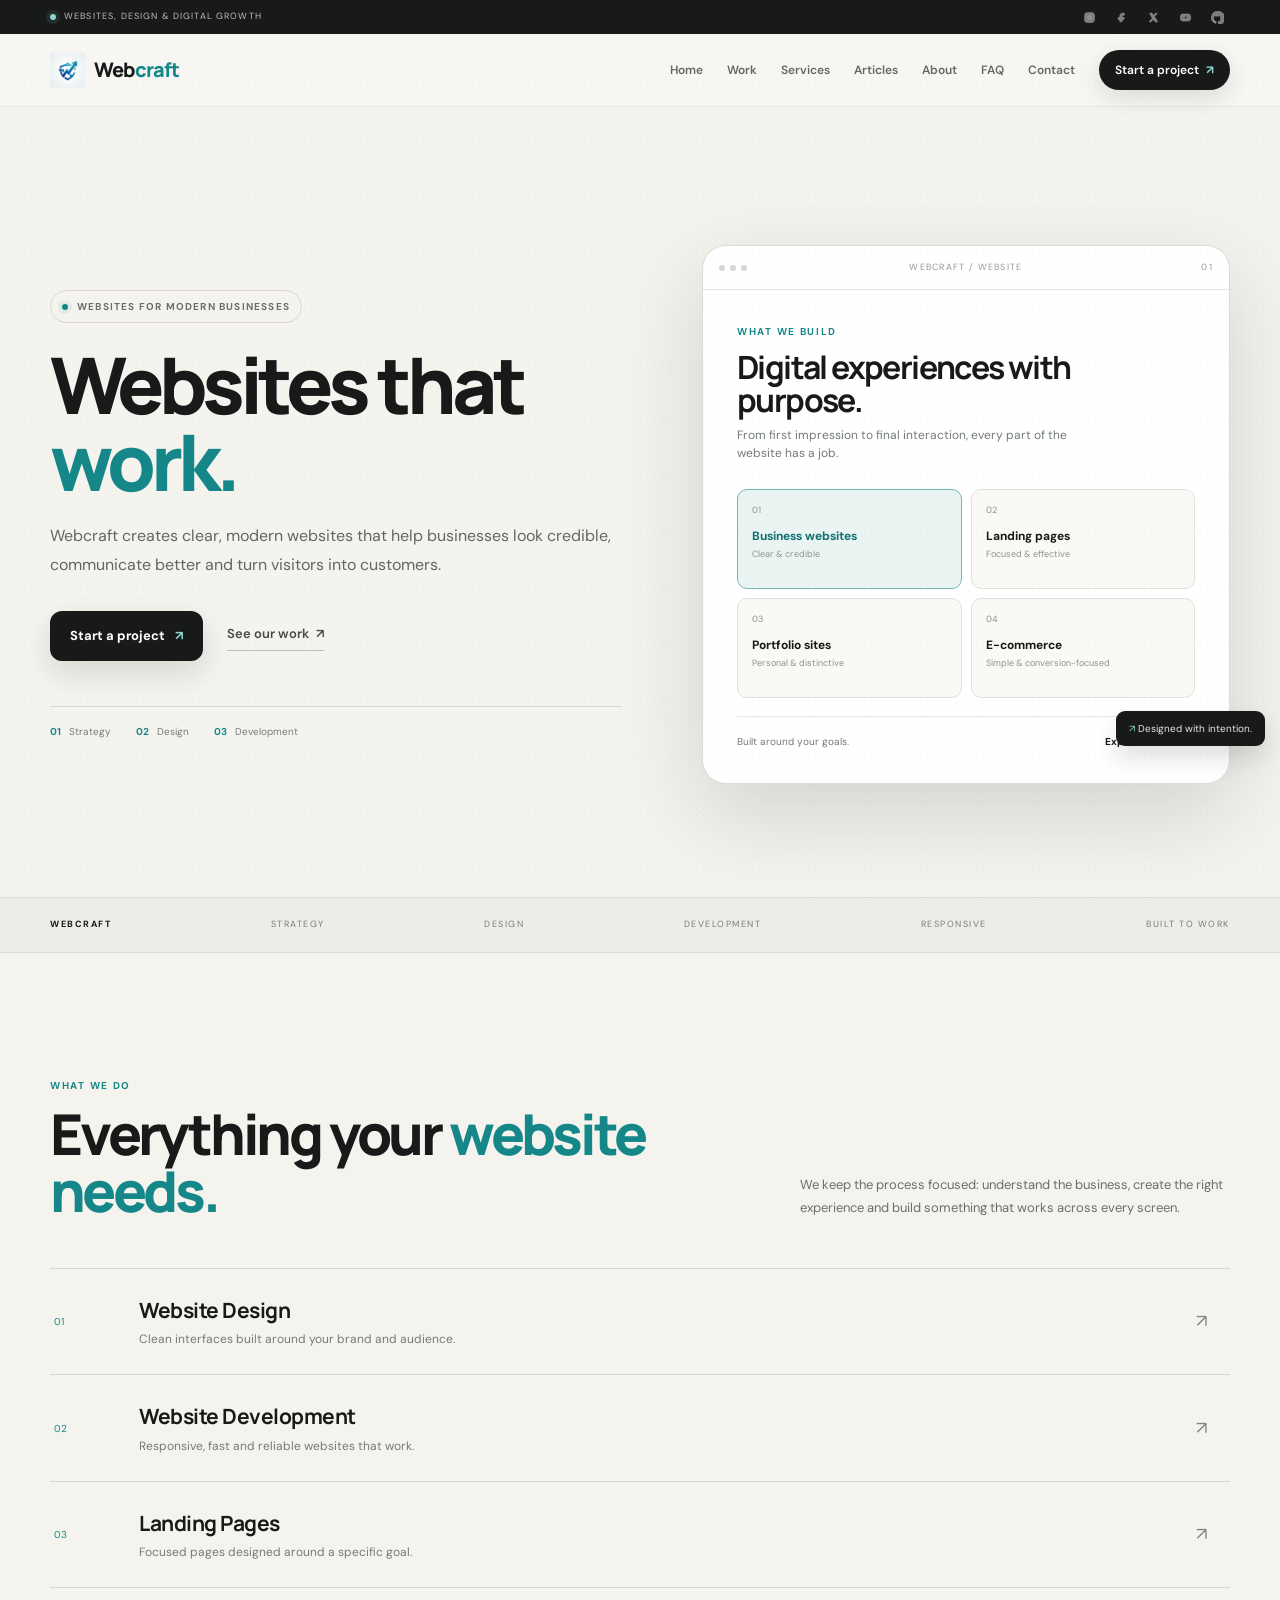
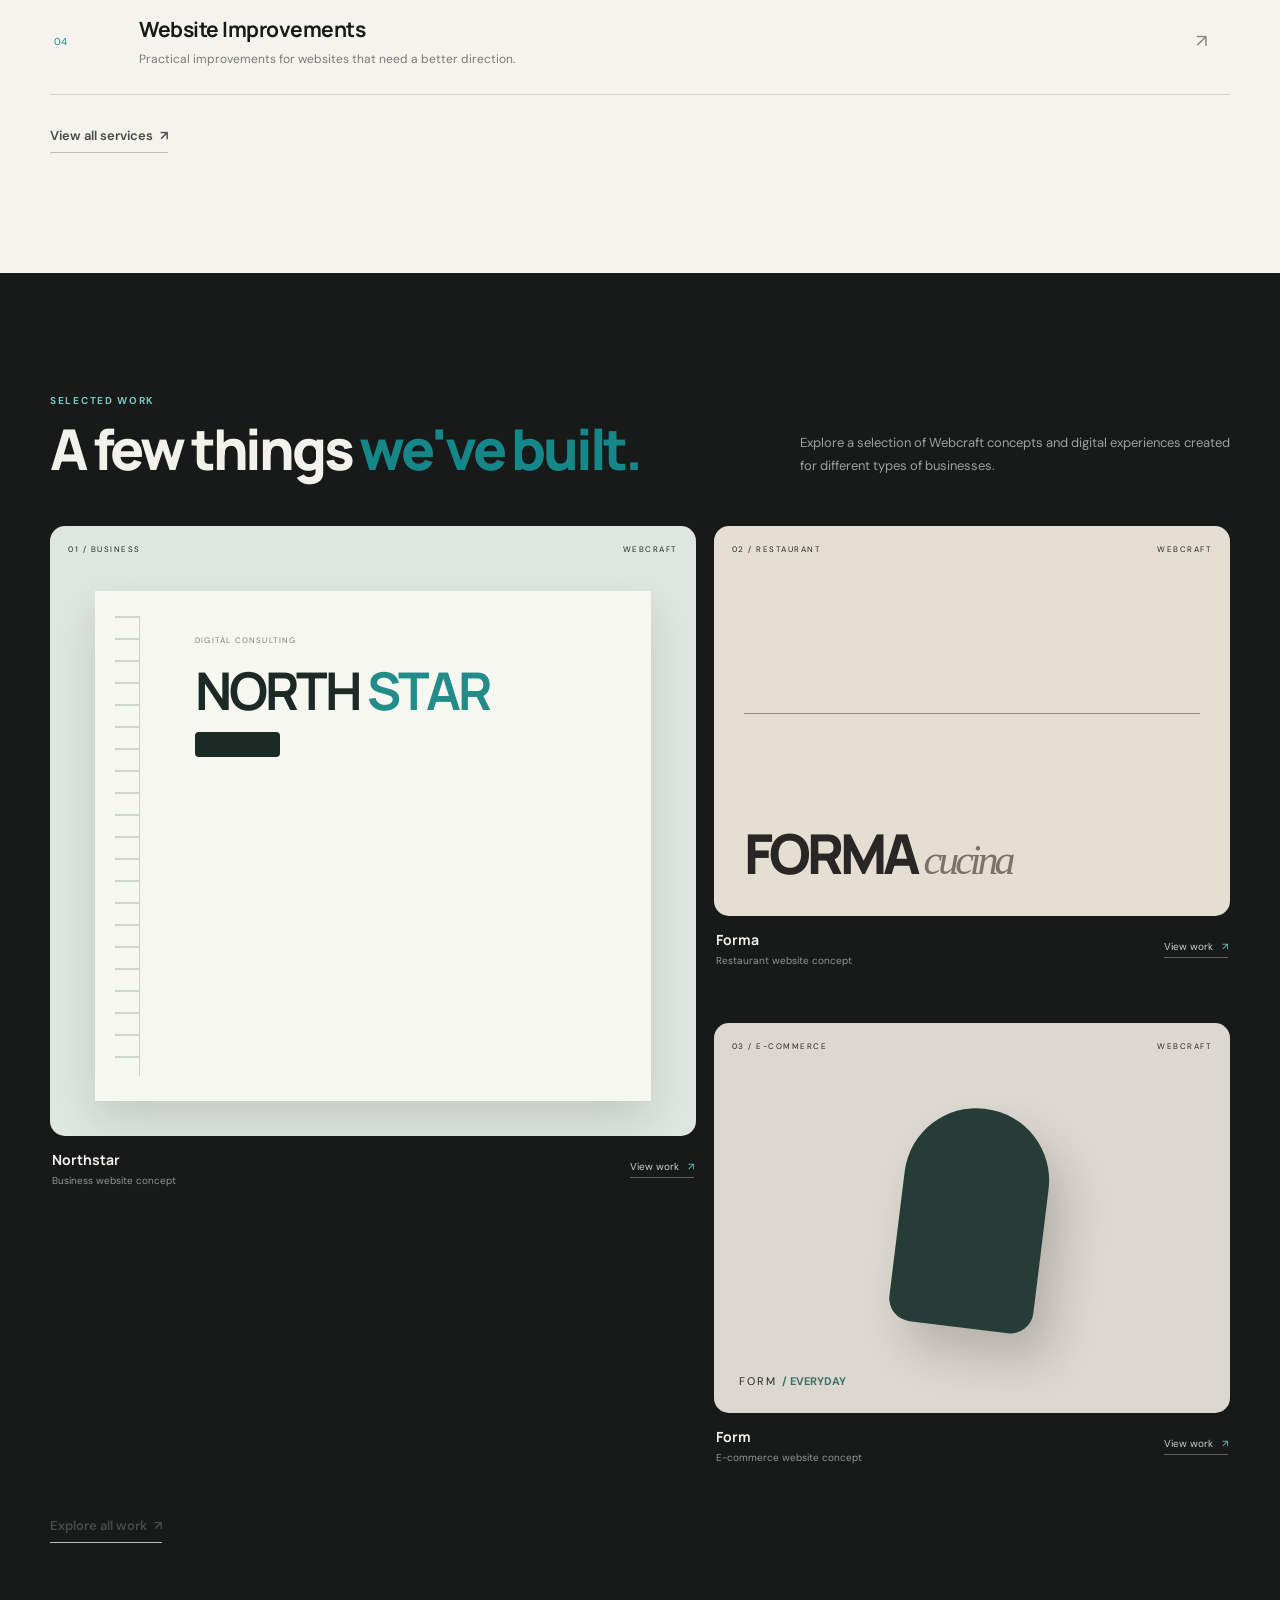
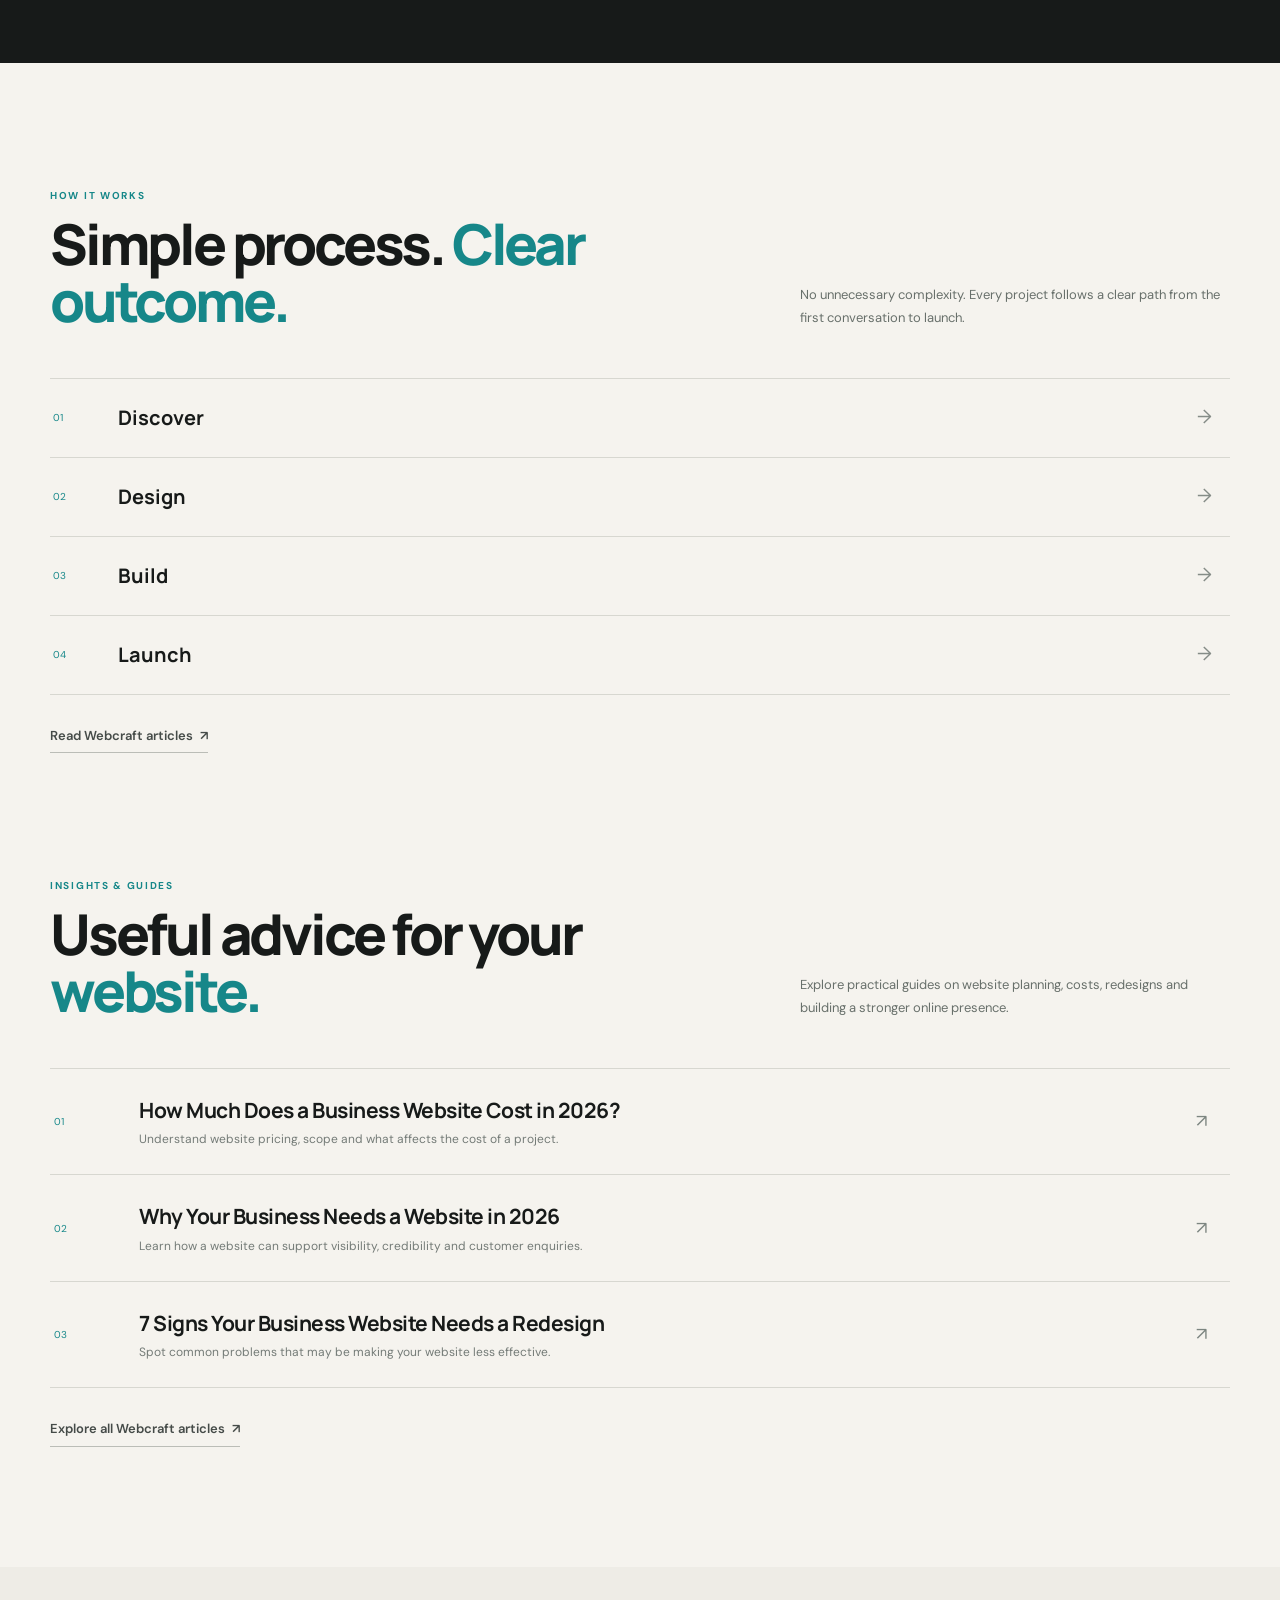
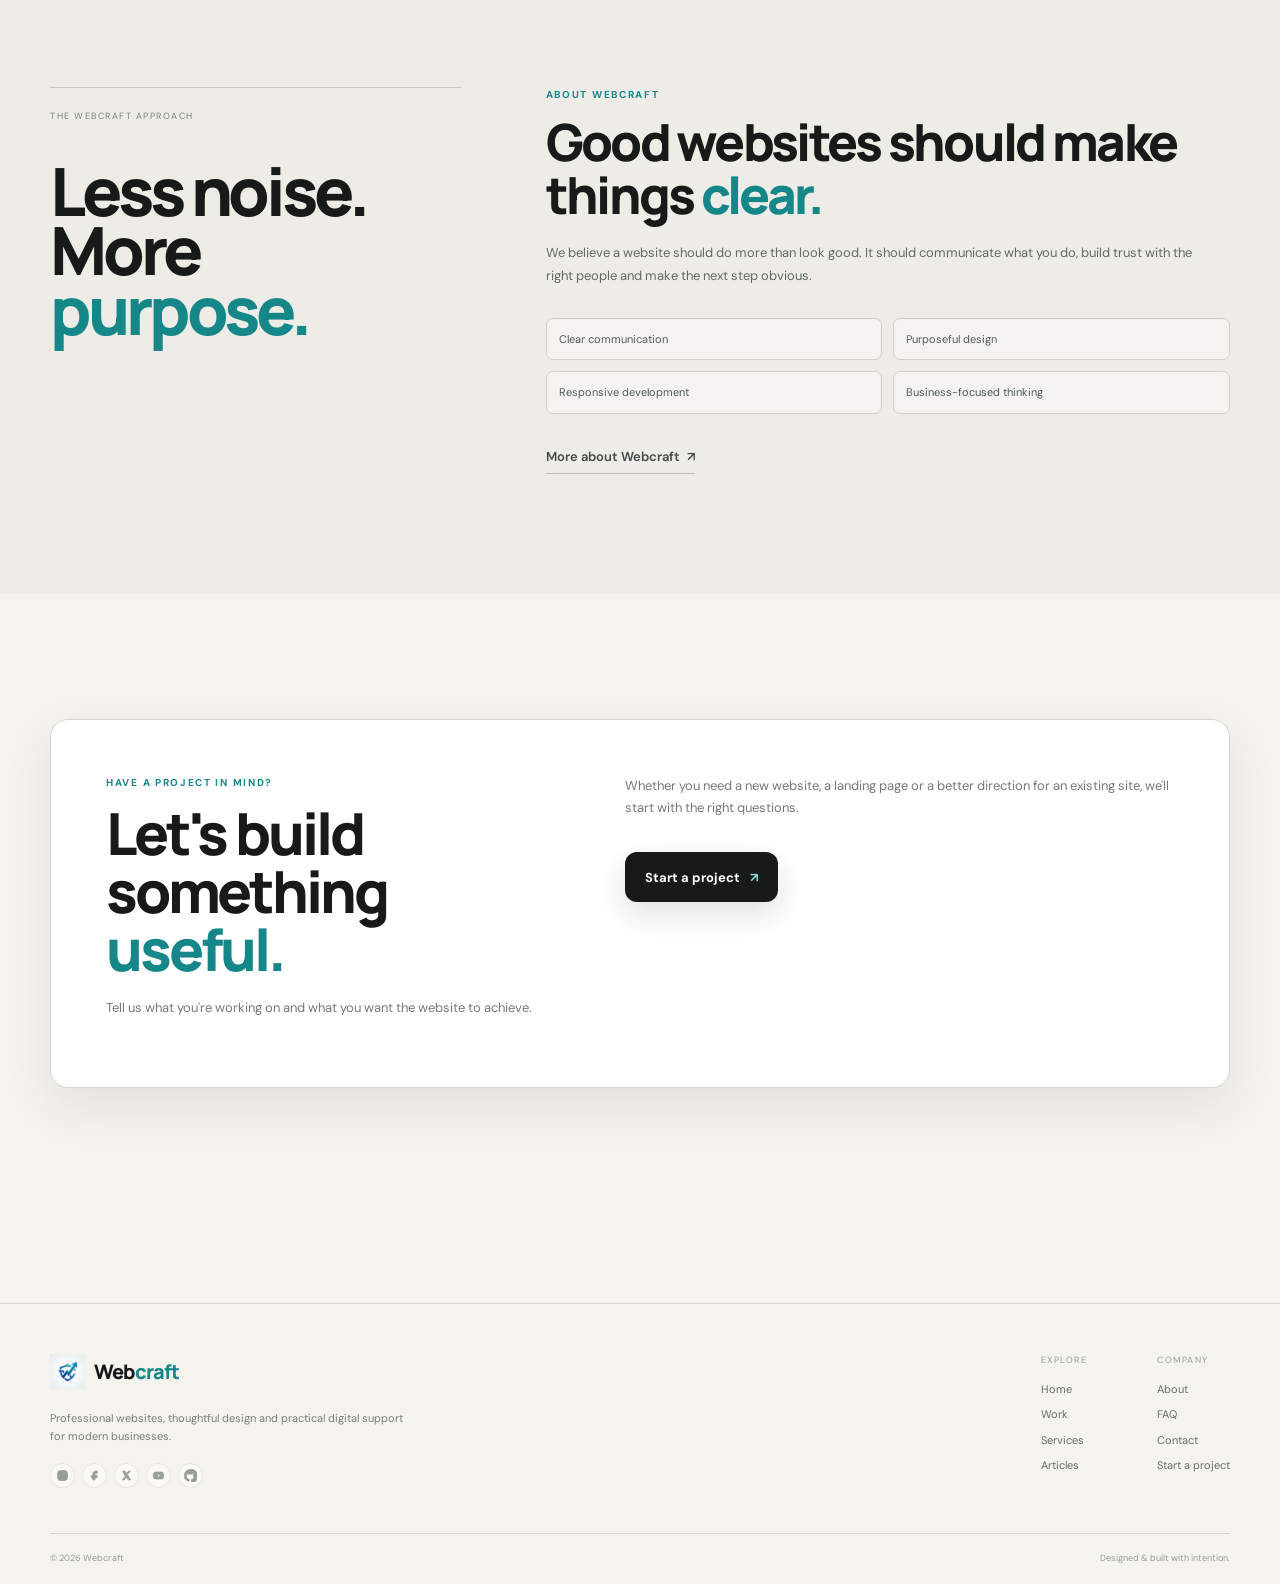
==== commit 1f180219: "Update meta tags and content in index.html" ====
--- a/index.html
+++ b/index.html
@@ -14,12 +14,12 @@
 </script>
 <meta content="width=device-width, initial-scale=1.0" name="viewport"/>
 <meta content="Webcraft" name="author"/>
-<meta content="Webcraft designs and develops modern, responsive websites for businesses, brands and professionals — with design, development, maintenance, management and SEO support." name="description"/>
+<meta content="Webcraft provides website design and development for businesses, professionals and brands. Explore responsive websites, landing pages, redesigns and practical website support." name="description"/>
 <meta content="#f5f3ee" name="theme-color"/>
-<meta content="Webcraft | Professional Website Design &amp; Development" property="og:title"/>
-<meta content="Webcraft designs and develops modern, responsive websites for businesses, brands and professionals — with design, development, maintenance, management and SEO support." property="og:description"/>
+<meta content="Webcraft | Website Design &amp; Development for Businesses" property="og:title"/>
+<meta content="Website design and development for businesses, professionals and brands. Responsive websites, landing pages, redesigns and practical website support." property="og:description"/>
 <meta content="website" property="og:type"/>
-<title>Webcraft | Professional Website Design &amp; Development</title>
+<title>Webcraft | Website Design &amp; Development for Businesses</title>
 <!-- Fonts -->
 <link href="https://fonts.googleapis.com" rel="preconnect"/>
 <link crossorigin="" href="https://fonts.gstatic.com" rel="preconnect"/>
@@ -34,10 +34,10 @@
 <meta content="en_US" property="og:locale"/>
 <meta content="https://webcraftboys.github.io/assets/logo/logo.webp" property="og:image"/>
 <meta content="summary_large_image" name="twitter:card"/>
-<meta content="Webcraft | Professional Website Design &amp; Development" name="twitter:title"/>
-<meta content="Webcraft designs and develops modern, responsive websites for businesses, brands and professionals — with design, development, maintenance, management and SEO support." name="twitter:description"/>
-<script type="application/ld+json">{"@context":"https://schema.org","@type":"ProfessionalService","name":"Webcraft","url":"https://webcraftboys.github.io/","description":"Web design and website development for businesses, brands and professionals.","logo":"https://webcraftboys.github.io/assets/logo/logo.webp","email":"webcraft.devwork@gmail.com","areaServed":"Worldwide","serviceType":["Website Design","Website Development","Business Websites","Landing Pages","Website Improvements","Website Maintenance"]}</script>
-<meta content="https://webcraftboys.github.io/assets/logo/logo.webp" name="twitter:image"/><script type="application/ld+json">{"@context":"https://schema.org","@graph":[{"@type":"WebSite","name":"Webcraft","url":"https://webcraftboys.github.io/","description":"Professional website design, development, maintenance, management and SEO support for businesses."},{"@type":"Organization","name":"Webcraft","url":"https://webcraftboys.github.io/","logo":"https://webcraftboys.github.io/assets/logo/logo.webp","email":"webcraft.devwork@gmail.com","sameAs":[]}]}</script></head>
+<meta content="Webcraft | Website Design &amp; Development for Businesses" name="twitter:title"/>
+<meta content="Website design and development for businesses, professionals and brands. Responsive websites, landing pages, redesigns and practical website support." name="twitter:description"/>
+<meta content="https://webcraftboys.github.io/assets/logo/logo.webp" name="twitter:image"/><script type="application/ld+json">{"@context":"https://schema.org","@graph":[{"@type":"WebSite","@id":"https://webcraftboys.github.io/#website","name":"Webcraft","url":"https://webcraftboys.github.io/","description":"Website design and development for businesses, professionals and brands."},{"@type":"Organization","@id":"https://webcraftboys.github.io/#organization","name":"Webcraft","url":"https://webcraftboys.github.io/","logo":"https://webcraftboys.github.io/assets/logo/logo.webp","email":"webcraft.devwork@gmail.com"},{"@type":"ProfessionalService","@id":"https://webcraftboys.github.io/#service","name":"Webcraft","url":"https://webcraftboys.github.io/","description":"Website design and development for businesses, brands and professionals.","logo":"https://webcraftboys.github.io/assets/logo/logo.webp","email":"webcraft.devwork@gmail.com","areaServed":"Worldwide","serviceType":["Website Design","Website Development","Business Websites","Landing Pages","Website Improvements","Website Maintenance"],"provider":{"@id":"https://webcraftboys.github.io/#organization"}}]}</script>
+<meta content="https://webcraftboys.github.io/assets/logo/logo.webp" name="twitter:image"/></head>
 <body>
 <a class="skip-link" href="#main-content">Skip to content</a>
 <!-- =====================================================
@@ -459,6 +459,38 @@
 </div>
 </section>
 <!-- ===================================================
+         ARTICLES PREVIEW
+    ==================================================== -->
+<section class="section">
+<div class="container">
+<div class="section-heading">
+<div>
+<span class="section-kicker">Insights &amp; guides</span>
+<h2>Useful advice for your <em>website.</em></h2>
+</div>
+<p>Explore practical guides on website planning, costs, redesigns and building a stronger online presence.</p>
+</div>
+<div class="service-list">
+<a class="service-row" href="pages/articles/website-cost-2026.html">
+<span class="service-index">01</span>
+<div><h3>How Much Does a Business Website Cost in 2026?</h3><p>Understand website pricing, scope and what affects the cost of a project.</p></div>
+<span class="service-arrow">↗</span>
+</a>
+<a class="service-row" href="pages/articles/business-needs-website-2026.html">
+<span class="service-index">02</span>
+<div><h3>Why Your Business Needs a Website in 2026</h3><p>Learn how a website can support visibility, credibility and customer enquiries.</p></div>
+<span class="service-arrow">↗</span>
+</a>
+<a class="service-row" href="pages/articles/7-signs-business-website-needs-redesign.html">
+<span class="service-index">03</span>
+<div><h3>7 Signs Your Business Website Needs a Redesign</h3><p>Spot common problems that may be making your website less effective.</p></div>
+<span class="service-arrow">↗</span>
+</a>
+</div>
+<div style="margin-top: 28px;"><a class="text-link" href="pages/articles/articles.html">Explore all Webcraft articles <span>↗</span></a></div>
+</div>
+</section>
+<!-- ===================================================
          ABOUT PREVIEW
     ==================================================== -->
 <section class="about-section">
